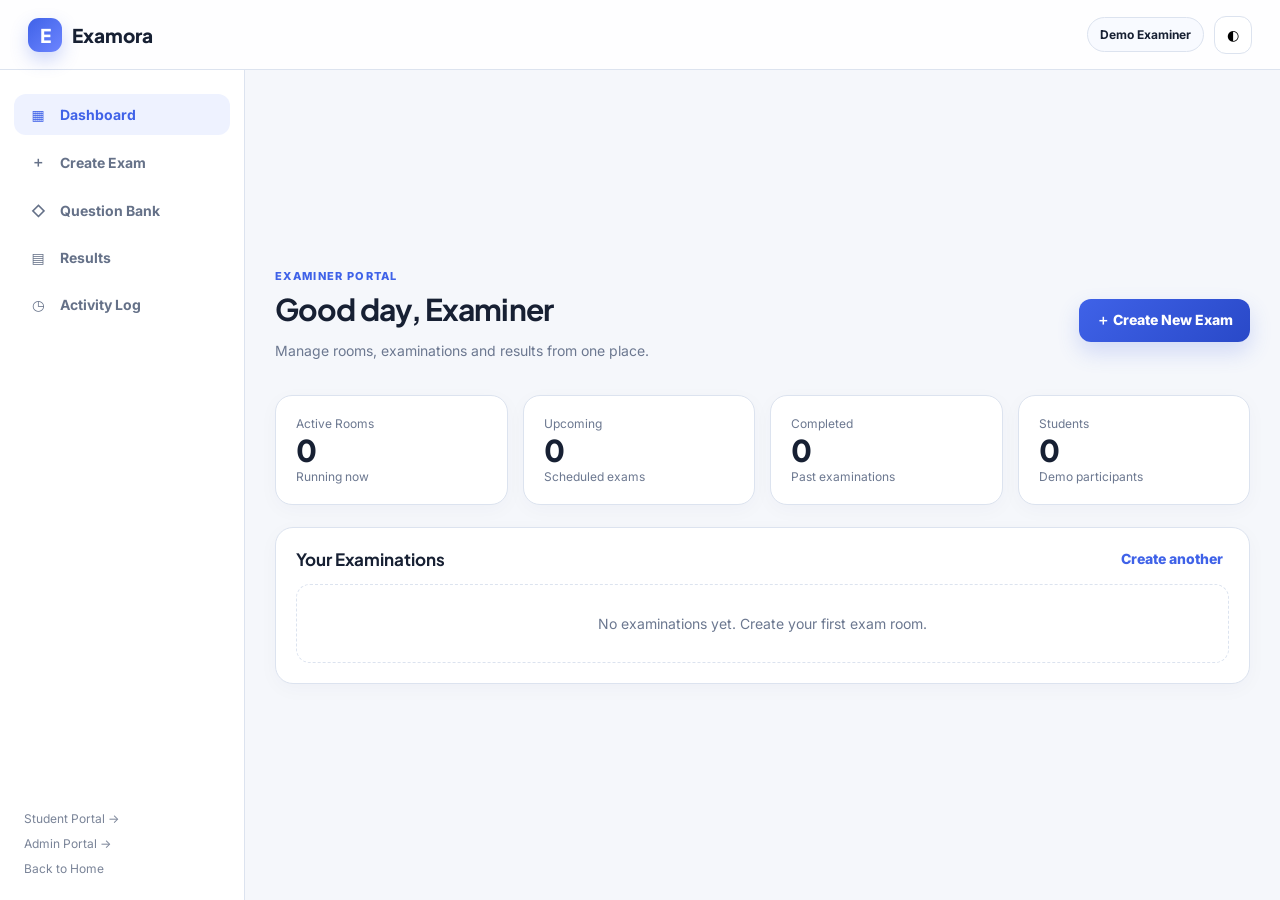
==== examiner.html @ bc2a3bcb "Add files via upload" ====
<!DOCTYPE html>
<html lang="en">
<head>
  <meta charset="UTF-8"><meta name="viewport" content="width=device-width,initial-scale=1">
  <title>Examora — Examiner Portal</title>
  <link rel="stylesheet" href="assets/styles.css">
</head>
<body class="examiner-theme">
<header class="topbar">
  <a class="brand" href="index.html"><span class="brand-mark">E</span><span>Examora</span></a>
  <div class="top-actions"><span id="examinerName" class="user-chip">Examiner</span><button class="icon-btn" onclick="toggleTheme()" title="Toggle theme">◐</button></div>
</header>
<div class="app-shell">
  <aside class="sidebar">
    <nav>
      <button class="nav-item active" data-view="dashboard"><span>▦</span>Dashboard</button>
      <button class="nav-item" data-view="create"><span>＋</span>Create Exam</button>
      <button class="nav-item" data-view="questions"><span>◇</span>Question Bank</button>
      <button class="nav-item" data-view="results"><span>▤</span>Results</button>
      <button class="nav-item" data-view="audit"><span>◷</span>Activity Log</button>
    </nav>
    <div class="sidebar-bottom"><a href="student.html">Student Portal →</a><a href="admin.html">Admin Portal →</a><a href="index.html">Back to Home</a></div>
  </aside>

  <main class="content">
    <section id="view-dashboard" class="view active">
      <div class="page-head"><div><div class="eyebrow">EXAMINER PORTAL</div><h1>Good day, Examiner</h1><p>Manage rooms, examinations and results from one place.</p></div><button class="btn btn-primary" onclick="showView('create')">＋ Create New Exam</button></div>
      <div class="stat-grid">
        <div class="stat-card"><span>Active Rooms</span><strong id="activeCount">0</strong><small>Running now</small></div>
        <div class="stat-card"><span>Upcoming</span><strong id="upcomingCount">0</strong><small>Scheduled exams</small></div>
        <div class="stat-card"><span>Completed</span><strong id="completedCount">0</strong><small>Past examinations</small></div>
        <div class="stat-card"><span>Students</span><strong id="studentCount">0</strong><small>Demo participants</small></div>
      </div>
      <div class="section-card"><div class="section-title"><h2>Your Examinations</h2><button class="text-btn" onclick="showView('create')">Create another</button></div><div id="examList"></div></div>
    </section>

    <section id="view-create" class="view">
      <div class="page-head"><div><div class="eyebrow">EXAM BUILDER</div><h1>Create an examination</h1><p>Build the room and add questions in a few steps.</p></div></div>
      <form id="examForm" class="section-card form-card">
        <div class="form-section"><h2>Basic information</h2><div class="form-grid">
          <label>Exam title<input id="title" required placeholder="Advanced Network Security"></label>
          <label>Subject<input id="subject" required placeholder="Cyber Security"></label>
          <label>Exam date<input id="date" type="date" required></label>
          <label>Start time<input id="startTime" type="time" required></label>
          <label>Duration (minutes)<input id="duration" type="number" min="1" value="60" required></label>
          <label>Passing marks<input id="passing" type="number" min="0" value="40"></label>
          <label>Maximum students<input id="maxStudents" type="number" min="1" placeholder="Optional"></label>
          <label>Department / class<input id="department" placeholder="B.Sc (H) — Cyber Security"></label>
        </div></div>
        <div class="form-section"><h2>Instructions</h2><label><textarea id="instructions" rows="5" placeholder="Read every question carefully..."></textarea></label></div>
        <div class="form-section"><h2>Marking</h2><div class="toggle-line"><label class="switch"><input id="negative" type="checkbox"><span></span></label><div><b>Negative marking</b><small>Enable wrong-answer penalties for this exam.</small></div><input id="negativeMarks" class="compact-input" type="number" min="0" step="0.01" value="0.25" disabled></div></div>
        <div class="form-section"><h2>Question types</h2><div class="type-pills">
          <label><input type="checkbox" value="mcq" checked> MCQ</label><label><input type="checkbox" value="truefalse"> True / False</label><label><input type="checkbox" value="short"> Short Answer</label><label><input type="checkbox" value="long"> Long Answer</label><label><input type="checkbox" value="numerical"> Numerical</label>
        </div></div>
        <div class="form-actions"><button type="button" class="btn btn-secondary" onclick="showView('dashboard')">Cancel</button><button class="btn btn-primary">Create Exam & Room</button></div>
      </form>
    </section>

    <section id="view-questions" class="view">
      <div class="page-head"><div><div class="eyebrow">QUESTION BANK</div><h1>Questions</h1><p>Reusable questions are stored locally in this free prototype.</p></div><button class="btn btn-primary" onclick="openQuestionModal()">＋ Add Question</button></div>
      <div class="section-card"><div id="questionBank"></div></div>
    </section>

    <section id="view-results" class="view">
      <div class="page-head"><div><div class="eyebrow">RESULTS</div><h1>Marksheets</h1><p>Review submitted attempts and publish results.</p></div></div>
      <div class="section-card"><div id="resultsTable"></div></div>
    </section>

    <section id="view-audit" class="view">
      <div class="page-head"><div><div class="eyebrow">TRANSPARENCY</div><h1>Activity log</h1><p>Important examination events are recorded in this prototype.</p></div></div>
      <div class="section-card"><div id="auditList"></div></div>
    </section>
  </main>
</div>

<div id="questionModal" class="modal hidden"></div>

<script src="assets/app.js"></script>
<script>initExaminer();</script>
</body>
</html>
---- assets/styles.css ----
@import url('https://fonts.googleapis.com/css2?family=Inter:wght@400;500;600;700;800&family=Plus+Jakarta+Sans:wght@600;700;800&display=swap');
:root{--bg:#f5f7fb;--surface:#fff;--surface2:#f8faff;--text:#172033;--muted:#6c7890;--line:#dce3ef;--primary:#3f62e8;--primary2:#2949c8;--student:#0d9b83;--student2:#087764;--danger:#e14d5a;--warning:#d99016;--shadow:0 18px 50px rgba(25,40,80,.08);--radius:18px}*{box-sizing:border-box}body{margin:0;background:var(--bg);color:var(--text);font:14px Inter,system-ui,sans-serif}button,input,textarea,select{font:inherit}a{text-decoration:none;color:inherit}.topbar,.landing-nav,.exam-header{height:70px;background:rgba(255,255,255,.94);border-bottom:1px solid var(--line);display:flex;align-items:center;justify-content:space-between;padding:0 28px;position:sticky;top:0;z-index:20}.brand{display:flex;align-items:center;gap:10px;font:800 19px 'Plus Jakarta Sans'}.brand-mark{width:34px;height:34px;border-radius:11px;background:linear-gradient(135deg,var(--primary),#6d85ff);display:grid;place-items:center;color:#fff;font-weight:800;box-shadow:0 8px 18px rgba(63,98,232,.25)}.student-theme .brand-mark{background:linear-gradient(135deg,var(--student),#2bc4a8)}.top-actions{display:flex;align-items:center;gap:10px}.user-chip,.secure-pill{padding:9px 12px;border:1px solid var(--line);background:var(--surface2);border-radius:999px;font-size:12px;font-weight:700}.icon-btn{border:1px solid var(--line);background:#fff;width:38px;height:38px;border-radius:12px;cursor:pointer}.app-shell{display:grid;grid-template-columns:245px 1fr;min-height:calc(100vh - 70px)}.sidebar{background:#fff;border-right:1px solid var(--line);padding:24px 14px;display:flex;flex-direction:column;justify-content:space-between}.sidebar nav{display:grid;gap:6px}.nav-item{border:0;background:transparent;text-align:left;padding:12px 14px;border-radius:12px;color:#657188;cursor:pointer;font-weight:700;display:flex;gap:12px;align-items:center}.nav-item span{width:20px;text-align:center}.nav-item.active{background:#eef2ff;color:var(--primary)}.student-theme .nav-item.active{background:#e7f8f4;color:var(--student)}.sidebar-bottom{display:grid;gap:10px;padding:10px 10px 0;color:#7a8498;font-size:12px}.sidebar-bottom a:hover{color:var(--primary)}.content{padding:30px;max-width:1500px;width:100%;margin:auto}.page-head{display:flex;align-items:center;justify-content:space-between;gap:20px;margin-bottom:22px}.eyebrow{font-size:11px;font-weight:800;letter-spacing:.12em;color:var(--primary);margin-bottom:7px}.student-theme .eyebrow{color:var(--student)}h1,h2{font-family:'Plus Jakarta Sans',Inter,sans-serif;margin:0}h1{font-size:30px;letter-spacing:-.03em}h2{font-size:17px}.page-head p,.form-section small,.exam-meta,.muted{color:var(--muted)}.btn{border:0;border-radius:12px;padding:12px 17px;font-weight:800;cursor:pointer;display:inline-flex;align-items:center;justify-content:center;gap:8px}.btn-primary{background:linear-gradient(135deg,var(--primary),var(--primary2));color:#fff;box-shadow:0 10px 22px rgba(63,98,232,.2)}.btn-student{background:linear-gradient(135deg,var(--student),var(--student2));color:#fff;box-shadow:0 10px 22px rgba(13,155,131,.18)}.btn-secondary{background:#fff;color:#33415b;border:1px solid var(--line)}.btn-ghost{background:transparent;color:#52617a}.btn-danger{background:#fff0f1;color:var(--danger);border:1px solid #ffd4d8}.full{width:100%}.text-btn{border:0;background:transparent;color:var(--primary);font-weight:800;cursor:pointer}.btn-review{border:1px solid transparent;border-radius:10px;padding:10px 12px;transition:.18s}.btn-review:hover{background:#eef2ff;color:var(--primary)}.btn-review.active{background:#eef2ff;color:var(--primary);border-color:#cdd8ff}.student-theme .text-btn{color:var(--student)}.stat-grid{display:grid;grid-template-columns:repeat(4,1fr);gap:15px;margin-bottom:22px}.stat-card{background:#fff;border:1px solid var(--line);border-radius:17px;padding:20px;box-shadow:0 5px 20px rgba(25,40,80,.03)}.stat-card span,.stat-card small{display:block;color:var(--muted);font-size:12px}.stat-card strong{font:800 30px 'Plus Jakarta Sans';margin:8px 0}.section-card{background:#fff;border:1px solid var(--line);border-radius:18px;padding:20px;box-shadow:0 5px 20px rgba(25,40,80,.03);margin-bottom:18px}.section-title{display:flex;justify-content:space-between;align-items:center;margin-bottom:14px}.exam-row,.result-row,.audit-row{display:grid;grid-template-columns:minmax(260px,1.8fr) 110px minmax(150px,1fr) 110px minmax(170px,1fr);align-items:center;gap:18px;padding:18px 0;border-bottom:1px solid #edf0f5}.exam-row>*,.result-row>*,.audit-row>*{min-width:0}.exam-row .room-secret{display:flex;align-items:center;gap:8px;min-width:150px;white-space:nowrap}.exam-row .secret-value{display:inline-block;font-family:monospace;background:#f6f8fc;padding:6px 9px;border-radius:7px;white-space:nowrap;overflow:hidden;text-overflow:ellipsis}.exam-row .room-actions{display:flex;align-items:center;justify-content:flex-start;gap:16px;white-space:nowrap}.exam-row .room-actions .text-btn{white-space:nowrap}.exam-row:last-child,.result-row:last-child,.audit-row:last-child{border-bottom:0}.badge{display:inline-flex;width:max-content;padding:6px 9px;border-radius:999px;font-size:10px;font-weight:800;text-transform:uppercase}.badge.active{background:#e6f8ef;color:#16824e}.badge.upcoming{background:#eef2ff;color:#3f62e8}.badge.completed{background:#f0f2f6;color:#667085}.badge.review{background:#fff5df;color:#a96b00}.badge.published{background:#e7f8f4;color:#087764}.form-card{padding:0}.form-section{padding:22px;border-bottom:1px solid var(--line)}.form-section:last-child{border-bottom:0}.form-section h2{margin-bottom:16px}.form-grid{display:grid;grid-template-columns:repeat(2,minmax(0,1fr));gap:16px}.form-grid label,.modal-box>form>label{display:grid;gap:7px;color:#506079;font-size:12px;font-weight:800}input,textarea,select{width:100%;border:1px solid #d6deeb;border-radius:12px;background:#fff;color:var(--text);padding:12px 13px;outline:none}input:focus,textarea:focus,select:focus{border-color:#7690f4;box-shadow:0 0 0 3px rgba(63,98,232,.1)}textarea{resize:vertical}.form-actions{padding:20px;display:flex;justify-content:flex-end;gap:10px}.toggle-line{display:flex;align-items:center;gap:12px}.switch{position:relative;width:42px;height:24px}.switch input{display:none}.switch span{position:absolute;inset:0;background:#d8deea;border-radius:30px;cursor:pointer}.switch span:after{content:'';position:absolute;width:18px;height:18px;background:#fff;border-radius:50%;left:3px;top:3px;transition:.2s}.switch input:checked+span{background:var(--primary)}.switch input:checked+span:after{left:21px}.compact-input{max-width:100px;margin-left:auto}.type-pills{display:flex;gap:8px;flex-wrap:wrap}.type-pills label{padding:9px 12px;background:#f5f7fb;border:1px solid var(--line);border-radius:999px;font-size:12px;font-weight:700}.type-pills input{width:auto}.modal{position:fixed;inset:0;background:rgba(18,29,52,.48);display:grid;place-items:center;padding:20px;z-index:100}.modal.hidden{display:none}.modal-box{background:#fff;border-radius:20px;width:min(650px,100%);max-height:90vh;overflow:auto;padding:24px;position:relative;box-shadow:var(--shadow)}.modal-box h2{font-size:24px;margin-bottom:20px}.modal-close{position:absolute;right:15px;top:15px;border:0;background:#f0f2f5;border-radius:10px;width:34px;height:34px;cursor:pointer;font-size:22px}.modal-box form{display:grid;gap:15px}.question-list{display:grid;gap:10px}.question-item{border:1px solid var(--line);border-radius:15px;padding:15px;display:grid;grid-template-columns:1fr auto;gap:12px}.question-item .q-title{font-weight:800}.question-item .q-meta{font-size:11px;color:var(--muted);margin-top:6px}.room-secret{display:flex;align-items:center;gap:8px}.secret-value{font-family:monospace;background:#f6f8fc;padding:6px 8px;border-radius:7px}.room-actions{display:flex;gap:8px;align-items:center}.notice{padding:12px 14px;border-radius:12px;background:#f3f6ff;border:1px solid #dce5ff;color:#42527a;margin:15px 0}.student-banner{display:flex;align-items:center;justify-content:space-between;background:linear-gradient(120deg,#e8fbf6,#f6fffd);border:1px solid #c9eee6;padding:18px;border-radius:18px;margin-bottom:20px}.student-banner>div{display:flex;gap:12px;align-items:center}.banner-icon{width:40px;height:40px;border-radius:12px;background:#d5f6ee;color:var(--student);display:grid;place-items:center;font-weight:800}.center-wrap{min-height:60vh;display:grid;place-items:center}.join-card{width:min(480px,100%);background:#fff;border:1px solid var(--line);padding:28px;border-radius:22px;box-shadow:var(--shadow)}.join-icon{width:48px;height:48px;border-radius:15px;background:#e7f8f4;color:var(--student);display:grid;place-items:center;font-size:24px;margin-bottom:20px}.join-card form{display:grid;gap:15px;margin-top:20px}.profile-card{display:flex;gap:18px;align-items:center}.avatar{width:64px;height:64px;border-radius:18px;background:#e7f8f4;color:var(--student);display:grid;place-items:center;font-size:24px;font-weight:800}.exam-screen{background:#f7f9fc}.exam-header{position:sticky}.save-state{margin-left:15px;color:#16824e;font-size:11px}.timer-box{background:#172033;color:#fff;border-radius:12px;padding:7px 14px;display:grid;text-align:center}.timer-box small{font-size:8px;opacity:.7}.timer-box strong{font-size:18px}.exam-layout{display:grid;grid-template-columns:260px 1fr;min-height:calc(100vh - 140px)}.question-nav{background:#fff;border-right:1px solid var(--line);padding:22px}.nav-head{display:flex;justify-content:space-between;margin-bottom:15px}.question-grid{display:grid;grid-template-columns:repeat(5,1fr);gap:7px}.question-grid button{border:1px solid var(--line);background:#fff;border-radius:8px;padding:8px;cursor:pointer}.question-grid button.answered{background:#e7f8f4;border-color:#bce8dd;color:var(--student)}.question-grid button.review{background:#fff3da;border-color:#f1d49b;color:#9a6507}.legend{display:grid;gap:8px;margin-top:18px;font-size:10px;color:var(--muted)}.legend span{display:flex;align-items:center;gap:7px}.dot{width:8px;height:8px;border-radius:50%;background:#d7deea}.dot.answered{background:var(--student)}.dot.review{background:#e1a42b}.question-area{padding:42px;max-width:900px;width:100%;margin:auto}.question-top{display:flex;justify-content:space-between;color:var(--muted);font-size:12px;font-weight:800}.question-area h1{font-size:24px;margin:18px 0 25px;line-height:1.45}.answer-options{display:grid;gap:12px}.answer-option{border:1px solid var(--line);padding:15px;border-radius:13px;cursor:pointer;display:flex;gap:12px;align-items:center}.answer-option.selected{border-color:#72cfc0;background:#effbf8}.answer-option input{width:auto}.question-actions{display:flex;justify-content:space-between;margin-top:30px;gap:10px}.submit-bar{height:70px;background:#fff;border-top:1px solid var(--line);display:flex;align-items:center;justify-content:space-between;padding:0 28px;position:sticky;bottom:0}.result-page{min-height:calc(100vh - 70px);display:grid;place-items:center;padding:30px}.result-card{background:#fff;border:1px solid var(--line);border-radius:22px;padding:34px;width:min(520px,100%);text-align:center;box-shadow:var(--shadow)}.result-check{width:56px;height:56px;border-radius:50%;background:#e7f8f4;color:var(--student);display:grid;place-items:center;font-size:26px;margin:0 auto 18px}.score-ring{width:150px;height:150px;border-radius:50%;border:12px solid #e7f8f4;margin:22px auto;display:grid;place-items:center}.score-ring strong{font-size:32px}.result-stats{display:grid;grid-template-columns:repeat(3,1fr);gap:10px;margin:18px 0 24px}.result-stats div{background:#f7f9fc;padding:12px;border-radius:12px}.result-stats b,.result-stats span{display:block}.result-stats span{font-size:10px;color:var(--muted);margin-top:5px}.grading-shell{display:grid;grid-template-columns:300px 1fr;gap:18px}.student-attempts{background:#fff;border:1px solid var(--line);border-radius:18px;padding:12px;height:max-content}.attempt-card{padding:14px;border-radius:13px;border:1px solid transparent;cursor:pointer}.attempt-card:hover,.attempt-card.selected{background:#f4f6ff;border-color:#d8e0ff}.attempt-card b{display:block}.attempt-card span{font-size:11px;color:var(--muted)}.grading-card{background:#fff;border:1px solid var(--line);border-radius:18px;padding:22px}.grading-head{display:flex;justify-content:space-between;align-items:center;gap:15px;padding-bottom:16px;border-bottom:1px solid var(--line)}.answer-review{border:1px solid var(--line);border-radius:15px;padding:16px;margin-top:13px}.answer-review.manual{border-left:4px solid #d99016}.answer-review.auto{border-left:4px solid var(--student)}.answer-review .review-label{font-size:10px;text-transform:uppercase;font-weight:800;color:var(--muted)}.student-answer{background:#f7f9fc;border-radius:10px;padding:12px;margin:10px 0;white-space:pre-wrap}.grading-fields{display:grid;grid-template-columns:140px 1fr;gap:10px;align-items:end}.grading-fields label{font-size:11px;font-weight:800;color:#56647b}.empty{padding:30px;text-align:center;color:var(--muted);border:1px dashed var(--line);border-radius:14px}.landing{background:linear-gradient(135deg,#f6f8ff,#eef2ff)}.landing-nav{position:relative}.hero{max-width:1180px;margin:0 auto;padding:80px 28px;display:grid;grid-template-columns:1.05fr .95fr;gap:50px;align-items:center}.hero h1{font-size:58px;line-height:1.05;margin:12px 0}.hero h1 span{color:var(--primary)}.hero-copy>p{font-size:17px;color:var(--muted);line-height:1.7;max-width:620px}.hero-actions{display:flex;gap:12px;margin:28px 0}.feature-row{display:flex;flex-wrap:wrap;gap:15px;color:#657188;font-size:12px;font-weight:700}.portal-preview{display:flex;justify-content:center}.preview-window{width:100%;height:360px;border-radius:24px;background:#fff;box-shadow:0 30px 80px rgba(39,59,120,.16);overflow:hidden;border:1px solid #dfe5f2}.preview-top{height:32px;background:#f5f7fb;display:flex;gap:6px;padding:10px}.preview-top span{width:7px;height:7px;border-radius:50%;background:#c9d0de}.preview-content{display:grid;grid-template-columns:90px 1fr;height:328px}.preview-sidebar{background:#172033}.preview-main{padding:24px}.skeleton{height:42px;background:#edf1f8;border-radius:10px;margin:14px 0}.skeleton.wide{width:55%;height:28px}.preview-grid{display:grid;grid-template-columns:repeat(3,1fr);gap:10px}.preview-grid div{height:85px;background:#eef2ff;border-radius:14px}.landing-features{max-width:1180px;margin:0 auto 60px;padding:0 28px;display:grid;grid-template-columns:repeat(3,1fr);gap:15px}.landing-features article{background:#fff;border:1px solid var(--line);border-radius:18px;padding:22px}.landing-features p{color:var(--muted);font-size:12px;line-height:1.6}.security-note{font-size:11px;color:var(--muted);margin-top:8px}.field-title{display:block;font-size:12px;font-weight:800;color:#506079;margin-bottom:7px}.grading-summary{display:flex;flex-wrap:wrap;gap:10px 18px;color:var(--muted);font-size:11px;padding:4px 0}.grading-summary span{display:inline-flex;gap:4px}.grading-summary b{color:var(--text)}body.dark .field-title{color:#b8c5da}body.dark .grading-summary b{color:var(--text)}@media(max-width:1000px){.stat-grid{grid-template-columns:repeat(2,1fr)}.app-shell{grid-template-columns:1fr}.sidebar{display:none}.hero{grid-template-columns:1fr}.grading-shell{grid-template-columns:1fr}}@media(max-width:700px){.content{padding:18px}.topbar{padding:0 16px}.page-head{align-items:flex-start;flex-direction:column}.form-grid,.stat-grid,.landing-features{grid-template-columns:1fr}.exam-row,.result-row,.audit-row{grid-template-columns:1fr;gap:10px}.exam-row .room-secret{justify-content:flex-start}.exam-row .room-actions{justify-content:flex-start}.hero{padding:45px 20px}.hero h1{font-size:42px}.hero-actions{flex-direction:column}.exam-layout{grid-template-columns:1fr}.question-nav{border-right:0;border-bottom:1px solid var(--line)}.question-area{padding:25px 18px}.question-actions{flex-direction:column}.question-actions>div{display:flex;flex-direction:column;gap:8px}.grading-fields{grid-template-columns:1fr}.room-actions{flex-wrap:wrap}}
.view{display:none}.view.active{display:block}
body.dark{--bg:#0b1120;--surface:#151e31;--surface2:#1b263b;--text:#edf3ff;--muted:#aab6ca;--line:#2b3952;--shadow:0 20px 60px rgba(0,0,0,.28)}
body.dark{color:var(--text);background:var(--bg)}
body.dark .topbar,body.dark .landing-nav,body.dark .sidebar,body.dark .section-card,body.dark .stat-card,body.dark .modal-box,body.dark .grading-card,body.dark .student-attempts,body.dark .submit-bar,body.dark .exam-header,body.dark .result-card,body.dark .join-card,body.dark .admin-card{background:var(--surface);color:var(--text);border-color:var(--line)}
body.dark .sidebar{border-right-color:var(--line)}
body.dark .brand,body.dark h1,body.dark h2,body.dark h3,body.dark b,body.dark strong{color:var(--text)}
body.dark .nav-item{color:#a9b5ca}
body.dark .nav-item.active{background:#253458;color:#8ea7ff}
body.dark .student-theme .nav-item.active{background:#143f39;color:#47d0b8}
body.dark .sidebar-bottom{color:#8d9ab0}
body.dark .sidebar-bottom a:hover,body.dark .text-btn{color:#8ea7ff}
body.dark .student-theme .text-btn{color:#42cdb6}
body.dark .page-head p,body.dark .form-section small,body.dark .exam-meta,body.dark .muted,body.dark .q-meta,body.dark .security-note{color:var(--muted)}
body.dark .user-chip,body.dark .secure-pill,body.dark .icon-btn{background:#111a2a;color:var(--text);border-color:var(--line)}
body.dark input,body.dark textarea,body.dark select,body.dark .btn-secondary,body.dark .answer-option,body.dark .question-grid button{background:#0f1829;color:var(--text);border-color:#34445f}
body.dark input::placeholder,body.dark textarea::placeholder{color:#718099}
body.dark input:focus,body.dark textarea:focus,body.dark select:focus{border-color:#6f8df5;box-shadow:0 0 0 3px rgba(111,141,245,.16)}
body.dark .type-pills label{background:#111a2a;color:#dce5f5;border-color:var(--line)}
body.dark .switch span{background:#3a465c}
body.dark .modal-close{background:#243047;color:#edf3ff}
body.dark .modal{background:rgba(2,6,18,.72)}
body.dark .notice{background:#172744;color:#c8d5ee;border-color:#2e456d}
body.dark .secret-value{background:#0f1829;color:#edf3ff;border:1px solid var(--line)}
body.dark .empty{background:#10192a;color:var(--muted);border-color:#34445f}
body.dark .student-banner{background:linear-gradient(120deg,#102c2b,#122f2d);border-color:#22564f;color:#e8fffa}
body.dark .student-banner p{color:#b9d6d1}
body.dark .banner-icon,body.dark .join-icon,body.dark .avatar,body.dark .result-check{background:#153f39;color:#45d0b8}
body.dark .exam-screen{background:#0d1423}
body.dark .question-nav{background:var(--surface);border-color:var(--line)}
body.dark .question-grid button.answered{background:#123b37;border-color:#216c61;color:#4bd1bb}
body.dark .question-grid button.review{background:#172d52;border-color:#315b9c;color:#8eb3ff}
body.dark .dot.review{background:#5d93ed}
body.dark .answer-option.selected{border-color:#2b9f90;background:#123d38}
body.dark .student-answer{background:#101a2b;color:#e5edfb}
body.dark .grading-head{border-color:var(--line)}
body.dark .attempt-card:hover,body.dark .attempt-card.selected{background:#1b2945;border-color:#344f83}
body.dark .result-stats div{background:#101a2b;color:var(--text)}
body.dark .score-ring{border-color:#16443f}
body.dark .admin-banner{background:linear-gradient(120deg,#21183a,#18162c);border-color:#4a3470}
body.dark .admin-banner b{color:#c8adff}.admin-banner p{color:#756a88}
body.dark .admin-banner p{color:#aaa0bd}
body.dark .landing{background:linear-gradient(135deg,#0b1120,#111b32)}
body.dark .preview-window{background:var(--surface);border-color:var(--line)}
body.dark .preview-top{background:#10192a}
body.dark .preview-main .skeleton{background:#202d43}
body.dark .preview-grid div{background:#1b2945}
body.dark .landing-features article{background:var(--surface);border-color:var(--line)}
body.dark .feature-row{color:#aab6ca}
body.dark .student-banner .btn-student{color:#fff}
body.dark .btn-ghost{color:#9bb0d4}
body.dark .btn-review.active{background:#1a3158;color:#8eb3ff;border-color:#315b9c}
body.dark .badge.upcoming{background:#1c2b4c;color:#91abff}
body.dark .badge.completed{background:#273044;color:#a9b3c4}
body.dark .badge.review{background:#3b301a;color:#f2c56c}
body.dark .badge.published{background:#123d38;color:#58d3be}
body.dark .badge.active{background:#123d2c;color:#55d69a}
body.dark .btn-danger{background:#3a1d25;color:#ff9da8;border-color:#67303b}
body.dark .form-section{border-color:var(--line)}
body.dark .exam-row,body.dark .result-row,body.dark .audit-row{border-color:#26334a}
body.dark .question-item,body.dark .answer-review{border-color:var(--line)}
body.dark .answer-review.manual{border-left-color:#d8a13c}
body.dark .answer-review.auto{border-left-color:#42cdb6}
body.dark .review-label{color:#95a3b9}
@media(max-width:700px){body.dark .question-actions .btn-ghost{color:#8eb3ff}}
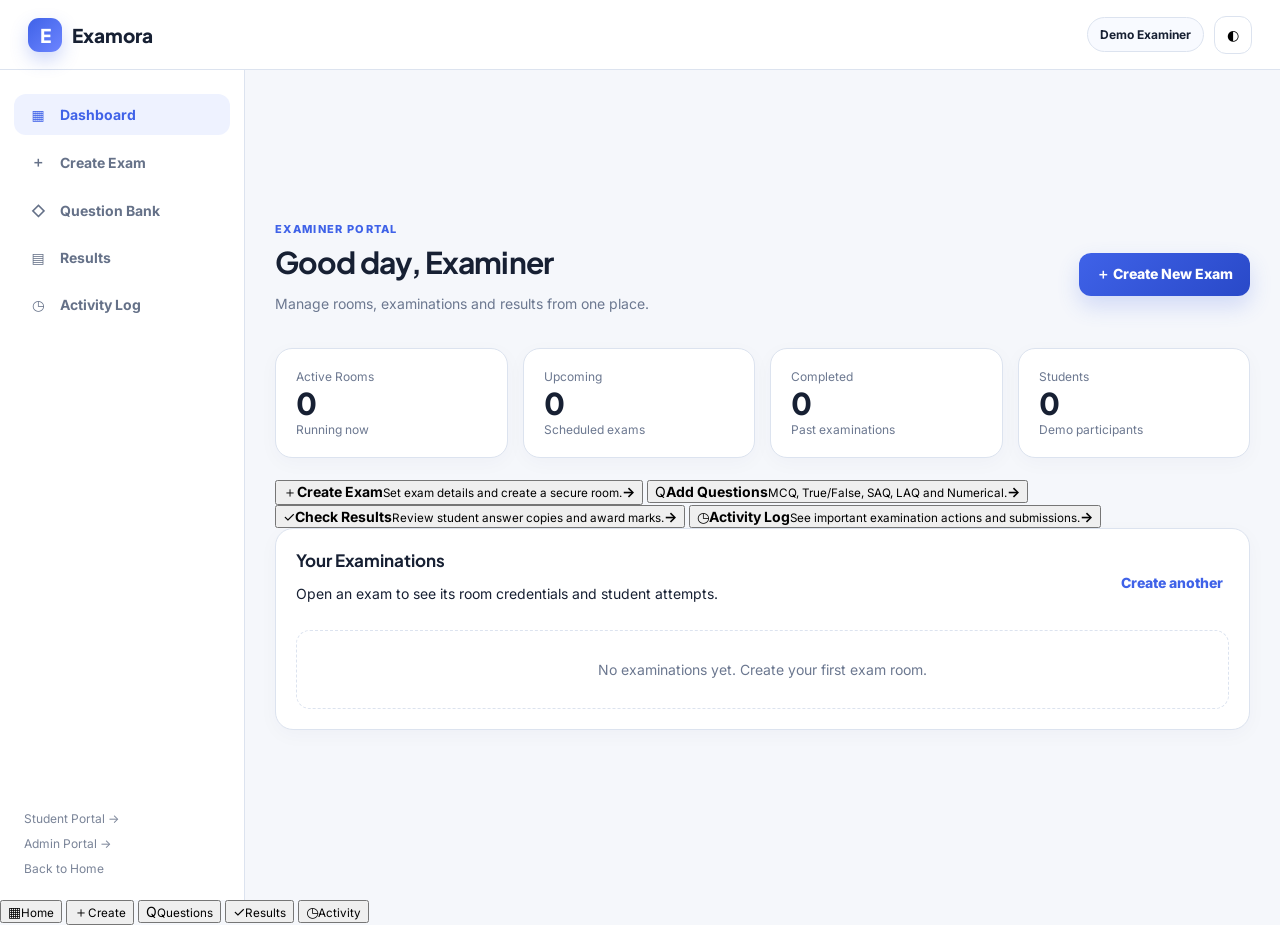
==== commit de5f1483: "Update examiner.html" ====
--- a/examiner.html
+++ b/examiner.html
@@ -31,7 +31,13 @@
         <div class="stat-card"><span>Completed</span><strong id="completedCount">0</strong><small>Past examinations</small></div>
         <div class="stat-card"><span>Students</span><strong id="studentCount">0</strong><small>Demo participants</small></div>
       </div>
-      <div class="section-card"><div class="section-title"><h2>Your Examinations</h2><button class="text-btn" onclick="showView('create')">Create another</button></div><div id="examList"></div></div>
+      <div class="quick-actions">
+        <button class="quick-action" onclick="showView('create')"><span class="quick-icon">＋</span><span><b>Create Exam</b><small>Set exam details and create a secure room.</small></span><strong>→</strong></button>
+        <button class="quick-action" onclick="showView('questions')"><span class="quick-icon">Q</span><span><b>Add Questions</b><small>MCQ, True/False, SAQ, LAQ and Numerical.</small></span><strong>→</strong></button>
+        <button class="quick-action" onclick="showView('results')"><span class="quick-icon">✓</span><span><b>Check Results</b><small>Review student answer copies and award marks.</small></span><strong>→</strong></button>
+        <button class="quick-action" onclick="showView('audit')"><span class="quick-icon">◷</span><span><b>Activity Log</b><small>See important examination actions and submissions.</small></span><strong>→</strong></button>
+      </div>
+      <div class="section-card"><div class="section-title"><div><h2>Your Examinations</h2><p class="section-subtitle">Open an exam to see its room credentials and student attempts.</p></div><button class="text-btn" onclick="showView('create')">Create another</button></div><div id="examList"></div></div>
     </section>
 
     <section id="view-create" class="view">
@@ -77,5 +83,13 @@
 
 <script src="assets/app.js"></script>
 <script>initExaminer();</script>
+
+<nav class="mobile-examiner-nav" aria-label="Examiner navigation">
+  <button data-view="dashboard" onclick="showView('dashboard')"><span>▦</span><small>Home</small></button>
+  <button data-view="create" onclick="showView('create')"><span>＋</span><small>Create</small></button>
+  <button data-view="questions" onclick="showView('questions')"><span>Q</span><small>Questions</small></button>
+  <button data-view="results" onclick="showView('results')"><span>✓</span><small>Results</small></button>
+  <button data-view="audit" onclick="showView('audit')"><span>◷</span><small>Activity</small></button>
+</nav>
 </body>
-</html>+</html>
--- a/assets/styles.css
+++ b/assets/styles.css
@@ -1,5 +1,5 @@
 @import url('https://fonts.googleapis.com/css2?family=Inter:wght@400;500;600;700;800&family=Plus+Jakarta+Sans:wght@600;700;800&display=swap');
-:root{--bg:#f5f7fb;--surface:#fff;--surface2:#f8faff;--text:#172033;--muted:#6c7890;--line:#dce3ef;--primary:#3f62e8;--primary2:#2949c8;--student:#0d9b83;--student2:#087764;--danger:#e14d5a;--warning:#d99016;--shadow:0 18px 50px rgba(25,40,80,.08);--radius:18px}*{box-sizing:border-box}body{margin:0;background:var(--bg);color:var(--text);font:14px Inter,system-ui,sans-serif}button,input,textarea,select{font:inherit}a{text-decoration:none;color:inherit}.topbar,.landing-nav,.exam-header{height:70px;background:rgba(255,255,255,.94);border-bottom:1px solid var(--line);display:flex;align-items:center;justify-content:space-between;padding:0 28px;position:sticky;top:0;z-index:20}.brand{display:flex;align-items:center;gap:10px;font:800 19px 'Plus Jakarta Sans'}.brand-mark{width:34px;height:34px;border-radius:11px;background:linear-gradient(135deg,var(--primary),#6d85ff);display:grid;place-items:center;color:#fff;font-weight:800;box-shadow:0 8px 18px rgba(63,98,232,.25)}.student-theme .brand-mark{background:linear-gradient(135deg,var(--student),#2bc4a8)}.top-actions{display:flex;align-items:center;gap:10px}.user-chip,.secure-pill{padding:9px 12px;border:1px solid var(--line);background:var(--surface2);border-radius:999px;font-size:12px;font-weight:700}.icon-btn{border:1px solid var(--line);background:#fff;width:38px;height:38px;border-radius:12px;cursor:pointer}.app-shell{display:grid;grid-template-columns:245px 1fr;min-height:calc(100vh - 70px)}.sidebar{background:#fff;border-right:1px solid var(--line);padding:24px 14px;display:flex;flex-direction:column;justify-content:space-between}.sidebar nav{display:grid;gap:6px}.nav-item{border:0;background:transparent;text-align:left;padding:12px 14px;border-radius:12px;color:#657188;cursor:pointer;font-weight:700;display:flex;gap:12px;align-items:center}.nav-item span{width:20px;text-align:center}.nav-item.active{background:#eef2ff;color:var(--primary)}.student-theme .nav-item.active{background:#e7f8f4;color:var(--student)}.sidebar-bottom{display:grid;gap:10px;padding:10px 10px 0;color:#7a8498;font-size:12px}.sidebar-bottom a:hover{color:var(--primary)}.content{padding:30px;max-width:1500px;width:100%;margin:auto}.page-head{display:flex;align-items:center;justify-content:space-between;gap:20px;margin-bottom:22px}.eyebrow{font-size:11px;font-weight:800;letter-spacing:.12em;color:var(--primary);margin-bottom:7px}.student-theme .eyebrow{color:var(--student)}h1,h2{font-family:'Plus Jakarta Sans',Inter,sans-serif;margin:0}h1{font-size:30px;letter-spacing:-.03em}h2{font-size:17px}.page-head p,.form-section small,.exam-meta,.muted{color:var(--muted)}.btn{border:0;border-radius:12px;padding:12px 17px;font-weight:800;cursor:pointer;display:inline-flex;align-items:center;justify-content:center;gap:8px}.btn-primary{background:linear-gradient(135deg,var(--primary),var(--primary2));color:#fff;box-shadow:0 10px 22px rgba(63,98,232,.2)}.btn-student{background:linear-gradient(135deg,var(--student),var(--student2));color:#fff;box-shadow:0 10px 22px rgba(13,155,131,.18)}.btn-secondary{background:#fff;color:#33415b;border:1px solid var(--line)}.btn-ghost{background:transparent;color:#52617a}.btn-danger{background:#fff0f1;color:var(--danger);border:1px solid #ffd4d8}.full{width:100%}.text-btn{border:0;background:transparent;color:var(--primary);font-weight:800;cursor:pointer}.btn-review{border:1px solid transparent;border-radius:10px;padding:10px 12px;transition:.18s}.btn-review:hover{background:#eef2ff;color:var(--primary)}.btn-review.active{background:#eef2ff;color:var(--primary);border-color:#cdd8ff}.student-theme .text-btn{color:var(--student)}.stat-grid{display:grid;grid-template-columns:repeat(4,1fr);gap:15px;margin-bottom:22px}.stat-card{background:#fff;border:1px solid var(--line);border-radius:17px;padding:20px;box-shadow:0 5px 20px rgba(25,40,80,.03)}.stat-card span,.stat-card small{display:block;color:var(--muted);font-size:12px}.stat-card strong{font:800 30px 'Plus Jakarta Sans';margin:8px 0}.section-card{background:#fff;border:1px solid var(--line);border-radius:18px;padding:20px;box-shadow:0 5px 20px rgba(25,40,80,.03);margin-bottom:18px}.section-title{display:flex;justify-content:space-between;align-items:center;margin-bottom:14px}.exam-row,.result-row,.audit-row{display:grid;grid-template-columns:minmax(260px,1.8fr) 110px minmax(150px,1fr) 110px minmax(170px,1fr);align-items:center;gap:18px;padding:18px 0;border-bottom:1px solid #edf0f5}.exam-row>*,.result-row>*,.audit-row>*{min-width:0}.exam-row .room-secret{display:flex;align-items:center;gap:8px;min-width:150px;white-space:nowrap}.exam-row .secret-value{display:inline-block;font-family:monospace;background:#f6f8fc;padding:6px 9px;border-radius:7px;white-space:nowrap;overflow:hidden;text-overflow:ellipsis}.exam-row .room-actions{display:flex;align-items:center;justify-content:flex-start;gap:16px;white-space:nowrap}.exam-row .room-actions .text-btn{white-space:nowrap}.exam-row:last-child,.result-row:last-child,.audit-row:last-child{border-bottom:0}.badge{display:inline-flex;width:max-content;padding:6px 9px;border-radius:999px;font-size:10px;font-weight:800;text-transform:uppercase}.badge.active{background:#e6f8ef;color:#16824e}.badge.upcoming{background:#eef2ff;color:#3f62e8}.badge.completed{background:#f0f2f6;color:#667085}.badge.review{background:#fff5df;color:#a96b00}.badge.published{background:#e7f8f4;color:#087764}.form-card{padding:0}.form-section{padding:22px;border-bottom:1px solid var(--line)}.form-section:last-child{border-bottom:0}.form-section h2{margin-bottom:16px}.form-grid{display:grid;grid-template-columns:repeat(2,minmax(0,1fr));gap:16px}.form-grid label,.modal-box>form>label{display:grid;gap:7px;color:#506079;font-size:12px;font-weight:800}input,textarea,select{width:100%;border:1px solid #d6deeb;border-radius:12px;background:#fff;color:var(--text);padding:12px 13px;outline:none}input:focus,textarea:focus,select:focus{border-color:#7690f4;box-shadow:0 0 0 3px rgba(63,98,232,.1)}textarea{resize:vertical}.form-actions{padding:20px;display:flex;justify-content:flex-end;gap:10px}.toggle-line{display:flex;align-items:center;gap:12px}.switch{position:relative;width:42px;height:24px}.switch input{display:none}.switch span{position:absolute;inset:0;background:#d8deea;border-radius:30px;cursor:pointer}.switch span:after{content:'';position:absolute;width:18px;height:18px;background:#fff;border-radius:50%;left:3px;top:3px;transition:.2s}.switch input:checked+span{background:var(--primary)}.switch input:checked+span:after{left:21px}.compact-input{max-width:100px;margin-left:auto}.type-pills{display:flex;gap:8px;flex-wrap:wrap}.type-pills label{padding:9px 12px;background:#f5f7fb;border:1px solid var(--line);border-radius:999px;font-size:12px;font-weight:700}.type-pills input{width:auto}.modal{position:fixed;inset:0;background:rgba(18,29,52,.48);display:grid;place-items:center;padding:20px;z-index:100}.modal.hidden{display:none}.modal-box{background:#fff;border-radius:20px;width:min(650px,100%);max-height:90vh;overflow:auto;padding:24px;position:relative;box-shadow:var(--shadow)}.modal-box h2{font-size:24px;margin-bottom:20px}.modal-close{position:absolute;right:15px;top:15px;border:0;background:#f0f2f5;border-radius:10px;width:34px;height:34px;cursor:pointer;font-size:22px}.modal-box form{display:grid;gap:15px}.question-list{display:grid;gap:10px}.question-item{border:1px solid var(--line);border-radius:15px;padding:15px;display:grid;grid-template-columns:1fr auto;gap:12px}.question-item .q-title{font-weight:800}.question-item .q-meta{font-size:11px;color:var(--muted);margin-top:6px}.room-secret{display:flex;align-items:center;gap:8px}.secret-value{font-family:monospace;background:#f6f8fc;padding:6px 8px;border-radius:7px}.room-actions{display:flex;gap:8px;align-items:center}.notice{padding:12px 14px;border-radius:12px;background:#f3f6ff;border:1px solid #dce5ff;color:#42527a;margin:15px 0}.student-banner{display:flex;align-items:center;justify-content:space-between;background:linear-gradient(120deg,#e8fbf6,#f6fffd);border:1px solid #c9eee6;padding:18px;border-radius:18px;margin-bottom:20px}.student-banner>div{display:flex;gap:12px;align-items:center}.banner-icon{width:40px;height:40px;border-radius:12px;background:#d5f6ee;color:var(--student);display:grid;place-items:center;font-weight:800}.center-wrap{min-height:60vh;display:grid;place-items:center}.join-card{width:min(480px,100%);background:#fff;border:1px solid var(--line);padding:28px;border-radius:22px;box-shadow:var(--shadow)}.join-icon{width:48px;height:48px;border-radius:15px;background:#e7f8f4;color:var(--student);display:grid;place-items:center;font-size:24px;margin-bottom:20px}.join-card form{display:grid;gap:15px;margin-top:20px}.profile-card{display:flex;gap:18px;align-items:center}.avatar{width:64px;height:64px;border-radius:18px;background:#e7f8f4;color:var(--student);display:grid;place-items:center;font-size:24px;font-weight:800}.exam-screen{background:#f7f9fc}.exam-header{position:sticky}.save-state{margin-left:15px;color:#16824e;font-size:11px}.timer-box{background:#172033;color:#fff;border-radius:12px;padding:7px 14px;display:grid;text-align:center}.timer-box small{font-size:8px;opacity:.7}.timer-box strong{font-size:18px}.exam-layout{display:grid;grid-template-columns:260px 1fr;min-height:calc(100vh - 140px)}.question-nav{background:#fff;border-right:1px solid var(--line);padding:22px}.nav-head{display:flex;justify-content:space-between;margin-bottom:15px}.question-grid{display:grid;grid-template-columns:repeat(5,1fr);gap:7px}.question-grid button{border:1px solid var(--line);background:#fff;border-radius:8px;padding:8px;cursor:pointer}.question-grid button.answered{background:#e7f8f4;border-color:#bce8dd;color:var(--student)}.question-grid button.review{background:#fff3da;border-color:#f1d49b;color:#9a6507}.legend{display:grid;gap:8px;margin-top:18px;font-size:10px;color:var(--muted)}.legend span{display:flex;align-items:center;gap:7px}.dot{width:8px;height:8px;border-radius:50%;background:#d7deea}.dot.answered{background:var(--student)}.dot.review{background:#e1a42b}.question-area{padding:42px;max-width:900px;width:100%;margin:auto}.question-top{display:flex;justify-content:space-between;color:var(--muted);font-size:12px;font-weight:800}.question-area h1{font-size:24px;margin:18px 0 25px;line-height:1.45}.answer-options{display:grid;gap:12px}.answer-option{border:1px solid var(--line);padding:15px;border-radius:13px;cursor:pointer;display:flex;gap:12px;align-items:center}.answer-option.selected{border-color:#72cfc0;background:#effbf8}.answer-option input{width:auto}.question-actions{display:flex;justify-content:space-between;margin-top:30px;gap:10px}.submit-bar{height:70px;background:#fff;border-top:1px solid var(--line);display:flex;align-items:center;justify-content:space-between;padding:0 28px;position:sticky;bottom:0}.result-page{min-height:calc(100vh - 70px);display:grid;place-items:center;padding:30px}.result-card{background:#fff;border:1px solid var(--line);border-radius:22px;padding:34px;width:min(520px,100%);text-align:center;box-shadow:var(--shadow)}.result-check{width:56px;height:56px;border-radius:50%;background:#e7f8f4;color:var(--student);display:grid;place-items:center;font-size:26px;margin:0 auto 18px}.score-ring{width:150px;height:150px;border-radius:50%;border:12px solid #e7f8f4;margin:22px auto;display:grid;place-items:center}.score-ring strong{font-size:32px}.result-stats{display:grid;grid-template-columns:repeat(3,1fr);gap:10px;margin:18px 0 24px}.result-stats div{background:#f7f9fc;padding:12px;border-radius:12px}.result-stats b,.result-stats span{display:block}.result-stats span{font-size:10px;color:var(--muted);margin-top:5px}.grading-shell{display:grid;grid-template-columns:300px 1fr;gap:18px}.student-attempts{background:#fff;border:1px solid var(--line);border-radius:18px;padding:12px;height:max-content}.attempt-card{padding:14px;border-radius:13px;border:1px solid transparent;cursor:pointer}.attempt-card:hover,.attempt-card.selected{background:#f4f6ff;border-color:#d8e0ff}.attempt-card b{display:block}.attempt-card span{font-size:11px;color:var(--muted)}.grading-card{background:#fff;border:1px solid var(--line);border-radius:18px;padding:22px}.grading-head{display:flex;justify-content:space-between;align-items:center;gap:15px;padding-bottom:16px;border-bottom:1px solid var(--line)}.answer-review{border:1px solid var(--line);border-radius:15px;padding:16px;margin-top:13px}.answer-review.manual{border-left:4px solid #d99016}.answer-review.auto{border-left:4px solid var(--student)}.answer-review .review-label{font-size:10px;text-transform:uppercase;font-weight:800;color:var(--muted)}.student-answer{background:#f7f9fc;border-radius:10px;padding:12px;margin:10px 0;white-space:pre-wrap}.grading-fields{display:grid;grid-template-columns:140px 1fr;gap:10px;align-items:end}.grading-fields label{font-size:11px;font-weight:800;color:#56647b}.empty{padding:30px;text-align:center;color:var(--muted);border:1px dashed var(--line);border-radius:14px}.landing{background:linear-gradient(135deg,#f6f8ff,#eef2ff)}.landing-nav{position:relative}.hero{max-width:1180px;margin:0 auto;padding:80px 28px;display:grid;grid-template-columns:1.05fr .95fr;gap:50px;align-items:center}.hero h1{font-size:58px;line-height:1.05;margin:12px 0}.hero h1 span{color:var(--primary)}.hero-copy>p{font-size:17px;color:var(--muted);line-height:1.7;max-width:620px}.hero-actions{display:flex;gap:12px;margin:28px 0}.feature-row{display:flex;flex-wrap:wrap;gap:15px;color:#657188;font-size:12px;font-weight:700}.portal-preview{display:flex;justify-content:center}.preview-window{width:100%;height:360px;border-radius:24px;background:#fff;box-shadow:0 30px 80px rgba(39,59,120,.16);overflow:hidden;border:1px solid #dfe5f2}.preview-top{height:32px;background:#f5f7fb;display:flex;gap:6px;padding:10px}.preview-top span{width:7px;height:7px;border-radius:50%;background:#c9d0de}.preview-content{display:grid;grid-template-columns:90px 1fr;height:328px}.preview-sidebar{background:#172033}.preview-main{padding:24px}.skeleton{height:42px;background:#edf1f8;border-radius:10px;margin:14px 0}.skeleton.wide{width:55%;height:28px}.preview-grid{display:grid;grid-template-columns:repeat(3,1fr);gap:10px}.preview-grid div{height:85px;background:#eef2ff;border-radius:14px}.landing-features{max-width:1180px;margin:0 auto 60px;padding:0 28px;display:grid;grid-template-columns:repeat(3,1fr);gap:15px}.landing-features article{background:#fff;border:1px solid var(--line);border-radius:18px;padding:22px}.landing-features p{color:var(--muted);font-size:12px;line-height:1.6}.security-note{font-size:11px;color:var(--muted);margin-top:8px}.field-title{display:block;font-size:12px;font-weight:800;color:#506079;margin-bottom:7px}.grading-summary{display:flex;flex-wrap:wrap;gap:10px 18px;color:var(--muted);font-size:11px;padding:4px 0}.grading-summary span{display:inline-flex;gap:4px}.grading-summary b{color:var(--text)}body.dark .field-title{color:#b8c5da}body.dark .grading-summary b{color:var(--text)}@media(max-width:1000px){.stat-grid{grid-template-columns:repeat(2,1fr)}.app-shell{grid-template-columns:1fr}.sidebar{display:none}.hero{grid-template-columns:1fr}.grading-shell{grid-template-columns:1fr}}@media(max-width:700px){.content{padding:18px}.topbar{padding:0 16px}.page-head{align-items:flex-start;flex-direction:column}.form-grid,.stat-grid,.landing-features{grid-template-columns:1fr}.exam-row,.result-row,.audit-row{grid-template-columns:1fr;gap:10px}.exam-row .room-secret{justify-content:flex-start}.exam-row .room-actions{justify-content:flex-start}.hero{padding:45px 20px}.hero h1{font-size:42px}.hero-actions{flex-direction:column}.exam-layout{grid-template-columns:1fr}.question-nav{border-right:0;border-bottom:1px solid var(--line)}.question-area{padding:25px 18px}.question-actions{flex-direction:column}.question-actions>div{display:flex;flex-direction:column;gap:8px}.grading-fields{grid-template-columns:1fr}.room-actions{flex-wrap:wrap}}
+:root{--bg:#f5f7fb;--surface:#fff;--surface2:#f8faff;--text:#172033;--muted:#6c7890;--line:#dce3ef;--primary:#3f62e8;--primary2:#2949c8;--student:#0d9b83;--student2:#087764;--danger:#e14d5a;--warning:#d99016;--shadow:0 18px 50px rgba(25,40,80,.08);--radius:18px}*{box-sizing:border-box}body{margin:0;background:var(--bg);color:var(--text);font:14px Inter,system-ui,sans-serif}button,input,textarea,select{font:inherit}a{text-decoration:none;color:inherit}.topbar,.landing-nav,.exam-header{height:70px;background:rgba(255,255,255,.94);border-bottom:1px solid var(--line);display:flex;align-items:center;justify-content:space-between;padding:0 28px;position:sticky;top:0;z-index:20}.brand{display:flex;align-items:center;gap:10px;font:800 19px 'Plus Jakarta Sans'}.brand-mark{width:34px;height:34px;border-radius:11px;background:linear-gradient(135deg,var(--primary),#6d85ff);display:grid;place-items:center;color:#fff;font-weight:800;box-shadow:0 8px 18px rgba(63,98,232,.25)}.student-theme .brand-mark{background:linear-gradient(135deg,var(--student),#2bc4a8)}.top-actions{display:flex;align-items:center;gap:10px}.user-chip,.secure-pill{padding:9px 12px;border:1px solid var(--line);background:var(--surface2);border-radius:999px;font-size:12px;font-weight:700}.icon-btn{border:1px solid var(--line);background:#fff;width:38px;height:38px;border-radius:12px;cursor:pointer}.app-shell{display:grid;grid-template-columns:245px 1fr;min-height:calc(100vh - 70px)}.sidebar{background:#fff;border-right:1px solid var(--line);padding:24px 14px;display:flex;flex-direction:column;justify-content:space-between}.sidebar nav{display:grid;gap:6px}.nav-item{border:0;background:transparent;text-align:left;padding:12px 14px;border-radius:12px;color:#657188;cursor:pointer;font-weight:700;display:flex;gap:12px;align-items:center}.nav-item span{width:20px;text-align:center}.nav-item.active{background:#eef2ff;color:var(--primary)}.student-theme .nav-item.active{background:#e7f8f4;color:var(--student)}.sidebar-bottom{display:grid;gap:10px;padding:10px 10px 0;color:#7a8498;font-size:12px}.sidebar-bottom a:hover{color:var(--primary)}.content{padding:30px;max-width:1500px;width:100%;margin:auto}.page-head{display:flex;align-items:center;justify-content:space-between;gap:20px;margin-bottom:22px}.eyebrow{font-size:11px;font-weight:800;letter-spacing:.12em;color:var(--primary);margin-bottom:7px}.student-theme .eyebrow{color:var(--student)}h1,h2{font-family:'Plus Jakarta Sans',Inter,sans-serif;margin:0}h1{font-size:30px;letter-spacing:-.03em}h2{font-size:17px}.page-head p,.form-section small,.exam-meta,.muted{color:var(--muted)}.btn{border:0;border-radius:12px;padding:12px 17px;font-weight:800;cursor:pointer;display:inline-flex;align-items:center;justify-content:center;gap:8px}.btn-primary{background:linear-gradient(135deg,var(--primary),var(--primary2));color:#fff;box-shadow:0 10px 22px rgba(63,98,232,.2)}.btn-student{background:linear-gradient(135deg,var(--student),var(--student2));color:#fff;box-shadow:0 10px 22px rgba(13,155,131,.18)}.btn-secondary{background:#fff;color:#33415b;border:1px solid var(--line)}.btn-ghost{background:transparent;color:#52617a}.btn-danger{background:#fff0f1;color:var(--danger);border:1px solid #ffd4d8}.full{width:100%}.text-btn{border:0;background:transparent;color:var(--primary);font-weight:800;cursor:pointer}.btn-review{border:1px solid transparent;border-radius:10px;padding:10px 12px;transition:.18s}.btn-review:hover{background:#eef2ff;color:var(--primary)}.btn-review.active{background:#eef2ff;color:var(--primary);border-color:#cdd8ff}.student-theme .text-btn{color:var(--student)}.stat-grid{display:grid;grid-template-columns:repeat(4,1fr);gap:15px;margin-bottom:22px}.stat-card{background:#fff;border:1px solid var(--line);border-radius:17px;padding:20px;box-shadow:0 5px 20px rgba(25,40,80,.03)}.stat-card span,.stat-card small{display:block;color:var(--muted);font-size:12px}.stat-card strong{font:800 30px 'Plus Jakarta Sans';margin:8px 0}.section-card{background:#fff;border:1px solid var(--line);border-radius:18px;padding:20px;box-shadow:0 5px 20px rgba(25,40,80,.03);margin-bottom:18px}.section-title{display:flex;justify-content:space-between;align-items:center;margin-bottom:14px}.exam-row,.result-row,.audit-row{display:grid;grid-template-columns:minmax(220px,1.5fr) 130px 110px 120px 140px;align-items:center;gap:14px;padding:15px 0;border-bottom:1px solid #edf0f5}.exam-row:last-child,.result-row:last-child,.audit-row:last-child{border-bottom:0}.badge{display:inline-flex;width:max-content;padding:6px 9px;border-radius:999px;font-size:10px;font-weight:800;text-transform:uppercase}.badge.active{background:#e6f8ef;color:#16824e}.badge.upcoming{background:#eef2ff;color:#3f62e8}.badge.completed{background:#f0f2f6;color:#667085}.badge.review{background:#fff5df;color:#a96b00}.badge.published{background:#e7f8f4;color:#087764}.form-card{padding:0}.form-section{padding:22px;border-bottom:1px solid var(--line)}.form-section:last-child{border-bottom:0}.form-section h2{margin-bottom:16px}.form-grid{display:grid;grid-template-columns:repeat(2,minmax(0,1fr));gap:16px}.form-grid label,.modal-box>form>label{display:grid;gap:7px;color:#506079;font-size:12px;font-weight:800}input,textarea,select{width:100%;border:1px solid #d6deeb;border-radius:12px;background:#fff;color:var(--text);padding:12px 13px;outline:none}input:focus,textarea:focus,select:focus{border-color:#7690f4;box-shadow:0 0 0 3px rgba(63,98,232,.1)}textarea{resize:vertical}.form-actions{padding:20px;display:flex;justify-content:flex-end;gap:10px}.toggle-line{display:flex;align-items:center;gap:12px}.switch{position:relative;width:42px;height:24px}.switch input{display:none}.switch span{position:absolute;inset:0;background:#d8deea;border-radius:30px;cursor:pointer}.switch span:after{content:'';position:absolute;width:18px;height:18px;background:#fff;border-radius:50%;left:3px;top:3px;transition:.2s}.switch input:checked+span{background:var(--primary)}.switch input:checked+span:after{left:21px}.compact-input{max-width:100px;margin-left:auto}.type-pills{display:flex;gap:8px;flex-wrap:wrap}.type-pills label{padding:9px 12px;background:#f5f7fb;border:1px solid var(--line);border-radius:999px;font-size:12px;font-weight:700}.type-pills input{width:auto}.modal{position:fixed;inset:0;background:rgba(18,29,52,.48);display:grid;place-items:center;padding:20px;z-index:100}.modal.hidden{display:none}.modal-box{background:#fff;border-radius:20px;width:min(650px,100%);max-height:90vh;overflow:auto;padding:24px;position:relative;box-shadow:var(--shadow)}.modal-box h2{font-size:24px;margin-bottom:20px}.modal-close{position:absolute;right:15px;top:15px;border:0;background:#f0f2f5;border-radius:10px;width:34px;height:34px;cursor:pointer;font-size:22px}.modal-box form{display:grid;gap:15px}.question-list{display:grid;gap:10px}.question-item{border:1px solid var(--line);border-radius:15px;padding:15px;display:grid;grid-template-columns:1fr auto;gap:12px}.question-item .q-title{font-weight:800}.question-item .q-meta{font-size:11px;color:var(--muted);margin-top:6px}.room-secret{display:flex;align-items:center;gap:8px}.secret-value{font-family:monospace;background:#f6f8fc;padding:6px 8px;border-radius:7px}.room-actions{display:flex;gap:8px;align-items:center}.notice{padding:12px 14px;border-radius:12px;background:#f3f6ff;border:1px solid #dce5ff;color:#42527a;margin:15px 0}.student-banner{display:flex;align-items:center;justify-content:space-between;background:linear-gradient(120deg,#e8fbf6,#f6fffd);border:1px solid #c9eee6;padding:18px;border-radius:18px;margin-bottom:20px}.student-banner>div{display:flex;gap:12px;align-items:center}.banner-icon{width:40px;height:40px;border-radius:12px;background:#d5f6ee;color:var(--student);display:grid;place-items:center;font-weight:800}.center-wrap{min-height:60vh;display:grid;place-items:center}.join-card{width:min(480px,100%);background:#fff;border:1px solid var(--line);padding:28px;border-radius:22px;box-shadow:var(--shadow)}.join-icon{width:48px;height:48px;border-radius:15px;background:#e7f8f4;color:var(--student);display:grid;place-items:center;font-size:24px;margin-bottom:20px}.join-card form{display:grid;gap:15px;margin-top:20px}.profile-card{display:flex;gap:18px;align-items:center}.avatar{width:64px;height:64px;border-radius:18px;background:#e7f8f4;color:var(--student);display:grid;place-items:center;font-size:24px;font-weight:800}.exam-screen{background:#f7f9fc}.exam-header{position:sticky}.save-state{margin-left:15px;color:#16824e;font-size:11px}.timer-box{background:#172033;color:#fff;border-radius:12px;padding:7px 14px;display:grid;text-align:center}.timer-box small{font-size:8px;opacity:.7}.timer-box strong{font-size:18px}.exam-layout{display:grid;grid-template-columns:260px 1fr;min-height:calc(100vh - 140px)}.question-nav{background:#fff;border-right:1px solid var(--line);padding:22px}.nav-head{display:flex;justify-content:space-between;margin-bottom:15px}.question-grid{display:grid;grid-template-columns:repeat(5,1fr);gap:7px}.question-grid button{border:1px solid var(--line);background:#fff;border-radius:8px;padding:8px;cursor:pointer}.question-grid button.answered{background:#e7f8f4;border-color:#bce8dd;color:var(--student)}.question-grid button.review{background:#fff3da;border-color:#f1d49b;color:#9a6507}.legend{display:grid;gap:8px;margin-top:18px;font-size:10px;color:var(--muted)}.legend span{display:flex;align-items:center;gap:7px}.dot{width:8px;height:8px;border-radius:50%;background:#d7deea}.dot.answered{background:var(--student)}.dot.review{background:#e1a42b}.question-area{padding:42px;max-width:900px;width:100%;margin:auto}.question-top{display:flex;justify-content:space-between;color:var(--muted);font-size:12px;font-weight:800}.question-area h1{font-size:24px;margin:18px 0 25px;line-height:1.45}.answer-options{display:grid;gap:12px}.answer-option{border:1px solid var(--line);padding:15px;border-radius:13px;cursor:pointer;display:flex;gap:12px;align-items:center}.answer-option.selected{border-color:#72cfc0;background:#effbf8}.answer-option input{width:auto}.question-actions{display:flex;justify-content:space-between;margin-top:30px;gap:10px}.submit-bar{height:70px;background:#fff;border-top:1px solid var(--line);display:flex;align-items:center;justify-content:space-between;padding:0 28px;position:sticky;bottom:0}.result-page{min-height:calc(100vh - 70px);display:grid;place-items:center;padding:30px}.result-card{background:#fff;border:1px solid var(--line);border-radius:22px;padding:34px;width:min(520px,100%);text-align:center;box-shadow:var(--shadow)}.result-check{width:56px;height:56px;border-radius:50%;background:#e7f8f4;color:var(--student);display:grid;place-items:center;font-size:26px;margin:0 auto 18px}.score-ring{width:150px;height:150px;border-radius:50%;border:12px solid #e7f8f4;margin:22px auto;display:grid;place-items:center}.score-ring strong{font-size:32px}.result-stats{display:grid;grid-template-columns:repeat(3,1fr);gap:10px;margin:18px 0 24px}.result-stats div{background:#f7f9fc;padding:12px;border-radius:12px}.result-stats b,.result-stats span{display:block}.result-stats span{font-size:10px;color:var(--muted);margin-top:5px}.grading-shell{display:grid;grid-template-columns:300px 1fr;gap:18px}.student-attempts{background:#fff;border:1px solid var(--line);border-radius:18px;padding:12px;height:max-content}.attempt-card{padding:14px;border-radius:13px;border:1px solid transparent;cursor:pointer}.attempt-card:hover,.attempt-card.selected{background:#f4f6ff;border-color:#d8e0ff}.attempt-card b{display:block}.attempt-card span{font-size:11px;color:var(--muted)}.grading-card{background:#fff;border:1px solid var(--line);border-radius:18px;padding:22px}.grading-head{display:flex;justify-content:space-between;align-items:center;gap:15px;padding-bottom:16px;border-bottom:1px solid var(--line)}.answer-review{border:1px solid var(--line);border-radius:15px;padding:16px;margin-top:13px}.answer-review.manual{border-left:4px solid #d99016}.answer-review.auto{border-left:4px solid var(--student)}.answer-review .review-label{font-size:10px;text-transform:uppercase;font-weight:800;color:var(--muted)}.student-answer{background:#f7f9fc;border-radius:10px;padding:12px;margin:10px 0;white-space:pre-wrap}.grading-fields{display:grid;grid-template-columns:140px 1fr;gap:10px;align-items:end}.grading-fields label{font-size:11px;font-weight:800;color:#56647b}.empty{padding:30px;text-align:center;color:var(--muted);border:1px dashed var(--line);border-radius:14px}.landing{background:linear-gradient(135deg,#f6f8ff,#eef2ff)}.landing-nav{position:relative}.hero{max-width:1180px;margin:0 auto;padding:80px 28px;display:grid;grid-template-columns:1.05fr .95fr;gap:50px;align-items:center}.hero h1{font-size:58px;line-height:1.05;margin:12px 0}.hero h1 span{color:var(--primary)}.hero-copy>p{font-size:17px;color:var(--muted);line-height:1.7;max-width:620px}.hero-actions{display:flex;gap:12px;margin:28px 0}.feature-row{display:flex;flex-wrap:wrap;gap:15px;color:#657188;font-size:12px;font-weight:700}.portal-preview{display:flex;justify-content:center}.preview-window{width:100%;height:360px;border-radius:24px;background:#fff;box-shadow:0 30px 80px rgba(39,59,120,.16);overflow:hidden;border:1px solid #dfe5f2}.preview-top{height:32px;background:#f5f7fb;display:flex;gap:6px;padding:10px}.preview-top span{width:7px;height:7px;border-radius:50%;background:#c9d0de}.preview-content{display:grid;grid-template-columns:90px 1fr;height:328px}.preview-sidebar{background:#172033}.preview-main{padding:24px}.skeleton{height:42px;background:#edf1f8;border-radius:10px;margin:14px 0}.skeleton.wide{width:55%;height:28px}.preview-grid{display:grid;grid-template-columns:repeat(3,1fr);gap:10px}.preview-grid div{height:85px;background:#eef2ff;border-radius:14px}.landing-features{max-width:1180px;margin:0 auto 60px;padding:0 28px;display:grid;grid-template-columns:repeat(3,1fr);gap:15px}.landing-features article{background:#fff;border:1px solid var(--line);border-radius:18px;padding:22px}.landing-features p{color:var(--muted);font-size:12px;line-height:1.6}.security-note{font-size:11px;color:var(--muted);margin-top:8px}.field-title{display:block;font-size:12px;font-weight:800;color:#506079;margin-bottom:7px}.grading-summary{display:flex;flex-wrap:wrap;gap:10px 18px;color:var(--muted);font-size:11px;padding:4px 0}.grading-summary span{display:inline-flex;gap:4px}.grading-summary b{color:var(--text)}body.dark .field-title{color:#b8c5da}body.dark .grading-summary b{color:var(--text)}@media(max-width:1000px){.stat-grid{grid-template-columns:repeat(2,1fr)}.app-shell{grid-template-columns:1fr}.sidebar{display:none}.hero{grid-template-columns:1fr}.grading-shell{grid-template-columns:1fr}}@media(max-width:700px){.content{padding:18px}.topbar{padding:0 16px}.page-head{align-items:flex-start;flex-direction:column}.form-grid,.stat-grid,.landing-features{grid-template-columns:1fr}.exam-row,.result-row{grid-template-columns:1fr}.hero{padding:45px 20px}.hero h1{font-size:42px}.hero-actions{flex-direction:column}.exam-layout{grid-template-columns:1fr}.question-nav{border-right:0;border-bottom:1px solid var(--line)}.question-area{padding:25px 18px}.question-actions{flex-direction:column}.question-actions>div{display:flex;flex-direction:column;gap:8px}.grading-fields{grid-template-columns:1fr}.room-actions{flex-wrap:wrap}}
 .view{display:none}.view.active{display:block}
 body.dark{--bg:#0b1120;--surface:#151e31;--surface2:#1b263b;--text:#edf3ff;--muted:#aab6ca;--line:#2b3952;--shadow:0 20px 60px rgba(0,0,0,.28)}
 body.dark{color:var(--text);background:var(--bg)}
@@ -64,3 +64,24 @@
 body.dark .answer-review.auto{border-left-color:#42cdb6}
 body.dark .review-label{color:#95a3b9}
 @media(max-width:700px){body.dark .question-actions .btn-ghost{color:#8eb3ff}}
+
+
+/* ===== Examora final animated landing preview ===== */
+.final-preview{height:390px;position:relative;background:#fff;overflow:hidden;border-radius:24px}
+.final-preview-top{height:34px;align-items:center;padding:0 12px;gap:6px;position:relative}
+.final-preview-top em{margin-left:7px;font-size:9px;letter-spacing:.08em;font-weight:800;color:#71809a;font-style:normal}
+.preview-stage{height:356px;display:grid;grid-template-columns:76px 1fr;overflow:hidden}
+.preview-side{background:#172033;padding:18px 12px;display:flex;flex-direction:column;align-items:center;gap:13px}
+.preview-side .mini-logo{width:31px;height:31px;border-radius:9px;background:linear-gradient(135deg,#496cf0,#718aff);display:grid;place-items:center;color:#fff;font-weight:800;margin-bottom:6px;box-shadow:0 8px 18px rgba(63,98,232,.25)}
+.side-pill{width:42px;height:8px;border-radius:10px;background:#354563;opacity:.75}.side-pill.active{height:31px;background:#3d5fc9;opacity:1}.side-pill.short{width:28px}.side-bottom{margin-top:auto;width:32px;height:8px;border-radius:10px;background:#2d3b57}
+.feature-stage{position:relative;padding:22px 24px 20px;background:linear-gradient(135deg,#fff,#f6f8ff);overflow:hidden}
+.feature-step{position:absolute;left:24px;right:24px;top:20px;opacity:0;transform:translateY(18px) scale(.985);animation:examoraStep 16s infinite;pointer-events:none}
+.step-create{animation-delay:0s}.step-room{animation-delay:4s}.step-evaluate{animation-delay:8s}.step-results{animation-delay:12s}
+@keyframes examoraStep{0%{opacity:0;transform:translateY(18px) scale(.985)}4%{opacity:1;transform:translateY(0) scale(1)}21%{opacity:1;transform:translateY(0) scale(1)}25%{opacity:0;transform:translateY(-14px) scale(.985)}100%{opacity:0;transform:translateY(-14px) scale(.985)}}
+.step-head{display:flex;align-items:center;gap:10px}.step-number{width:30px;height:30px;border-radius:9px;background:#edf1ff;color:#3f62e8;display:grid;place-items:center;font-size:10px;font-weight:800}.step-head small{display:block;font-size:8px;letter-spacing:.1em;color:#72809a;font-weight:800}.step-head b{display:block;font-size:14px;margin-top:2px}.feature-step>p{font-size:10px;line-height:1.5;color:#68758d;max-width:430px;margin:10px 0 12px}
+.fake-form,.room-box,.eval-box,.result-box{background:#fff;border:1px solid #dfe5f2;border-radius:12px;box-shadow:0 8px 22px rgba(39,59,120,.06)}.fake-form{padding:11px}.fake-form small,.room-box small,.result-box small{display:block;font-size:7px;letter-spacing:.08em;color:#8490a5;font-weight:800}.fake-form b{font-size:10px;display:block;margin-top:4px}.fake-row{display:flex;gap:8px;margin-top:9px}.fake-row span{flex:1;padding:7px 8px;background:#f5f7fb;border-radius:7px;font-size:8px;color:#52617a}.type-row{display:flex;gap:5px;flex-wrap:wrap;margin-top:8px}.type-row i{font-style:normal;font-size:7px;font-weight:800;color:#3f62e8;background:#eef2ff;border-radius:999px;padding:5px 7px}.step-tag,.result-ready{margin-top:9px;font-size:8px;color:#16856f;font-weight:800}.room-box{display:grid;grid-template-columns:1.2fr 1fr 1fr;gap:0;padding:11px}.room-box>div+div{border-left:1px solid #e7ebf3;padding-left:10px}.room-box strong{display:block;font-size:12px;margin-top:4px;letter-spacing:.03em}.timer-line{display:flex;align-items:center;gap:7px;margin-top:10px;font-size:8px}.timer-line span{height:5px;flex:1;background:#e5eaff;border-radius:9px;overflow:hidden;position:relative}.timer-line span:after{content:"";display:block;width:68%;height:100%;background:#3f62e8;border-radius:9px;animation:timerPulse 4s ease-in-out infinite}.timer-line b{color:#3f62e8}.timer-line em{font-style:normal;color:#16856f;font-weight:800}@keyframes timerPulse{0%,100%{width:52%}50%{width:76%}}
+.eval-box{padding:5px 10px}.eval-item{display:flex;align-items:center;gap:9px;padding:8px 0}.eval-item+.eval-item{border-top:1px solid #edf0f5}.eval-check,.eval-review{width:24px;height:24px;border-radius:8px;display:grid;place-items:center;font-size:11px;font-weight:800}.eval-check{background:#e7f8f4;color:#0d9b83}.eval-review{background:#fff5dd;color:#c48214}.eval-item b{font-size:9px;display:block}.eval-item small{font-size:7px;color:#7a879c;display:block;margin-top:2px}.mark-line{margin-top:9px;display:flex;justify-content:space-between;font-size:7px;color:#7a879c}.mark-line b{color:#4b5c77}.result-box{display:grid;grid-template-columns:repeat(3,1fr);padding:12px 0}.result-box>div{text-align:center}.result-box>div+div{border-left:1px solid #e7ebf3}.result-box strong{display:block;font-size:18px;margin-top:3px}.feature-dots{position:absolute;right:24px;top:27px;display:flex;gap:4px;z-index:4}.feature-dots span{width:5px;height:5px;border-radius:50%;background:#d6ddeb;animation:dotPulse 16s infinite}.feature-dots span:nth-child(1){animation-delay:0s}.feature-dots span:nth-child(2){animation-delay:4s}.feature-dots span:nth-child(3){animation-delay:8s}.feature-dots span:nth-child(4){animation-delay:12s}@keyframes dotPulse{0%,25%{background:#d6ddeb;transform:scale(1)}5%,20%{background:#3f62e8;transform:scale(1.35)}25%,100%{background:#d6ddeb}}
+.sample-question{position:absolute;left:24px;right:24px;bottom:18px;background:rgba(255,255,255,.97);border:1px solid #dfe5f2;border-radius:13px;padding:10px 12px;box-shadow:0 12px 28px rgba(39,59,120,.1);animation:questionFloat 4s ease-in-out infinite;z-index:5}.sample-top{display:flex;justify-content:space-between;font-size:7px;font-weight:800;color:#61708a}.sample-top i{display:inline-block;width:5px;height:5px;border-radius:50%;background:#3f62e8;margin-right:4px}.sample-top b{color:#3f62e8}.sample-meta{font-size:6.5px;color:#8a95a8;margin:6px 0}.sample-meta em{float:right;color:#16856f;font-style:normal;font-weight:800}.sample-question>strong{display:block;font-size:9px;line-height:1.35;max-width:90%}.sample-options{display:flex;gap:5px;margin-top:7px}.sample-options span{flex:1;border:1px solid #dfe5f2;border-radius:7px;padding:5px 6px;font-size:7px;color:#607089;background:#fff}.sample-options .chosen{border-color:#8da2f5;background:#eef2ff;color:#3154c6;font-weight:800}@keyframes questionFloat{0%,100%{transform:translateY(0)}50%{transform:translateY(-3px)}}
+body.dark .feature-stage{background:linear-gradient(135deg,#121c2e,#17233a)}body.dark .final-preview-top{background:#10192a}body.dark .feature-step>p{color:#aab6ca}body.dark .fake-form,body.dark .room-box,body.dark .eval-box,body.dark .result-box,body.dark .sample-question{background:#151f32;border-color:#2b3952;box-shadow:none}body.dark .fake-row span{background:#10192a;color:#b9c6da}body.dark .type-row i{background:#1a2c50;color:#8ea7ff}body.dark .room-box>div+div,body.dark .result-box>div+div,body.dark .eval-item+.eval-item{border-color:#2b3952}body.dark .sample-options span{background:#10192a;border-color:#33445f;color:#aab6ca}body.dark .sample-options .chosen{background:#1b3156;border-color:#496fc8;color:#9ab3ff}body.dark .step-number{background:#1b2e54;color:#8ea7ff}body.dark .timer-line span{background:#243453}
+@media(max-width:700px){.final-preview{height:410px}.preview-stage{grid-template-columns:54px 1fr;height:376px}.preview-side{padding:15px 8px}.side-pill{width:30px}.side-pill.active{height:26px}.feature-stage{padding:18px 14px}.feature-step{left:14px;right:14px;top:17px}.sample-question{left:14px;right:14px;bottom:14px}.sample-options{flex-direction:column}.sample-question>strong{max-width:100%}.feature-dots{right:14px;top:22px}.room-box{grid-template-columns:1fr 1fr}.room-box>div:last-child{grid-column:1/-1;border-left:0;border-top:1px solid #e7ebf3;padding-left:0;padding-top:7px;margin-top:7px}}
+@media(prefers-reduced-motion:reduce){.feature-step,.feature-dots span,.sample-question,.timer-line span:after{animation:none}.feature-step.step-create{opacity:1;transform:none}}
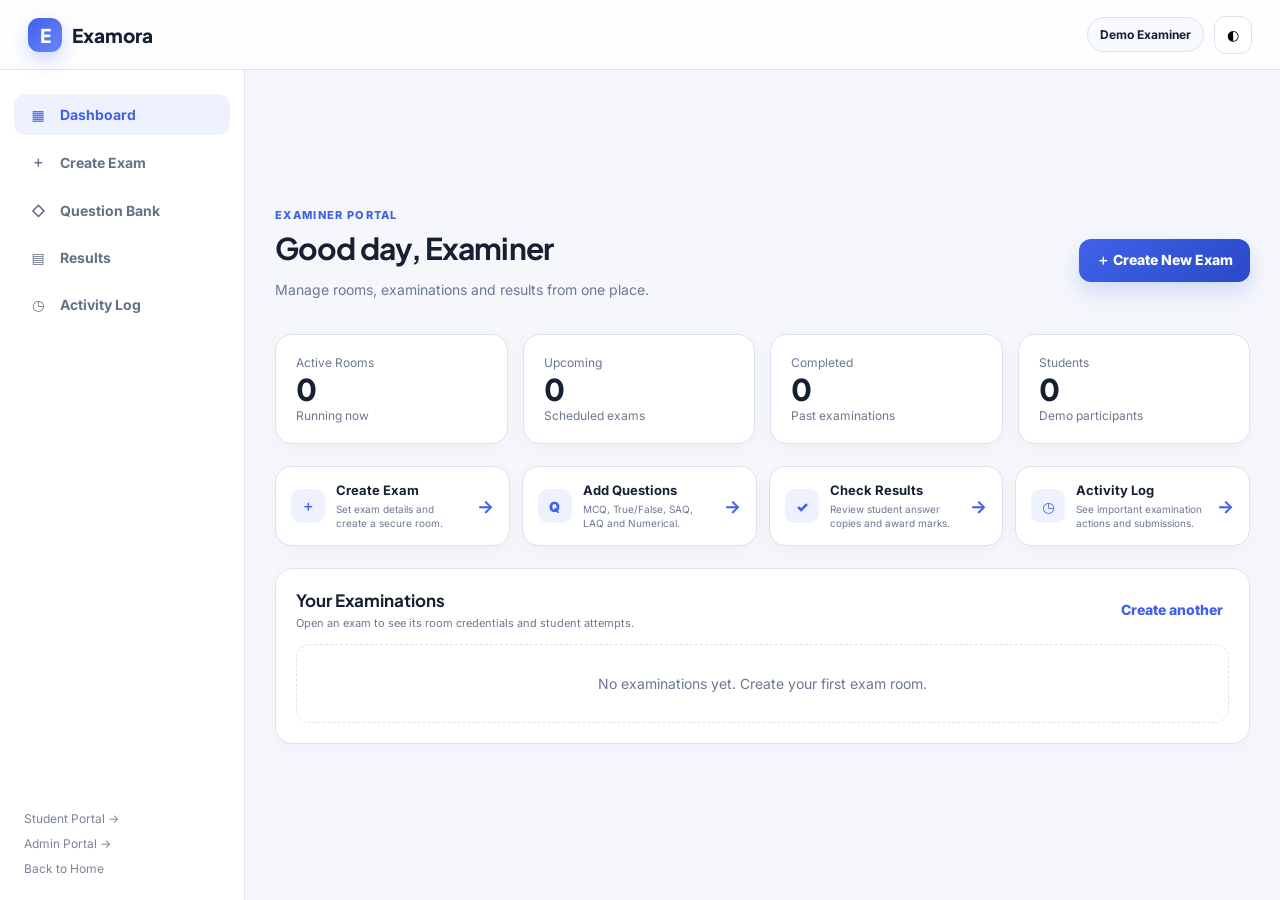
==== commit 810893a4: "Update examiner.html" ====
--- a/examiner.html
+++ b/examiner.html
@@ -6,12 +6,20 @@
   <link rel="stylesheet" href="assets/styles.css">
 </head>
 <body class="examiner-theme">
-<header class="topbar">
-  <a class="brand" href="index.html"><span class="brand-mark">E</span><span>Examora</span></a>
-  <div class="top-actions"><span id="examinerName" class="user-chip">Examiner</span><button class="icon-btn" onclick="toggleTheme()" title="Toggle theme">◐</button></div>
+<header class="topbar examiner-topbar">
+  <div class="topbar-left">
+    <button class="menu-toggle" id="examinerMenuToggle" type="button" aria-label="Open examiner menu" aria-controls="examinerSidebar" aria-expanded="false">
+      <span></span><span></span><span></span>
+    </button>
+    <a class="brand" href="index.html"><span class="brand-mark">E</span><span>Examora</span></a>
+  </div>
+  <div class="top-actions">
+    <span id="examinerName" class="user-chip">Examiner</span>
+    <button class="icon-btn" onclick="toggleTheme()" title="Toggle theme" aria-label="Toggle dark mode">◐</button>
+  </div>
 </header>
 <div class="app-shell">
-  <aside class="sidebar">
+  <aside class="sidebar" id="examinerSidebar">
     <nav>
       <button class="nav-item active" data-view="dashboard"><span>▦</span>Dashboard</button>
       <button class="nav-item" data-view="create"><span>＋</span>Create Exam</button>
@@ -82,14 +90,39 @@
 <div id="questionModal" class="modal hidden"></div>
 
 <script src="assets/app.js"></script>
-<script>initExaminer();</script>
+<script>
+  initExaminer();
 
-<nav class="mobile-examiner-nav" aria-label="Examiner navigation">
-  <button data-view="dashboard" onclick="showView('dashboard')"><span>▦</span><small>Home</small></button>
-  <button data-view="create" onclick="showView('create')"><span>＋</span><small>Create</small></button>
-  <button data-view="questions" onclick="showView('questions')"><span>Q</span><small>Questions</small></button>
-  <button data-view="results" onclick="showView('results')"><span>✓</span><small>Results</small></button>
-  <button data-view="audit" onclick="showView('audit')"><span>◷</span><small>Activity</small></button>
-</nav>
+  (function setupExaminerMobileMenu(){
+    const toggle = document.getElementById('examinerMenuToggle');
+    const sidebar = document.getElementById('examinerSidebar');
+    const backdrop = document.getElementById('examinerSidebarBackdrop');
+
+    function setMenu(open){
+      document.body.classList.toggle('examiner-menu-open', open);
+      toggle?.setAttribute('aria-expanded', String(open));
+    }
+
+    toggle?.addEventListener('click', () => {
+      setMenu(!document.body.classList.contains('examiner-menu-open'));
+    });
+
+    backdrop?.addEventListener('click', () => setMenu(false));
+
+    sidebar?.querySelectorAll('.nav-item, .sidebar-bottom a').forEach(item => {
+      item.addEventListener('click', () => setMenu(false));
+    });
+
+    document.addEventListener('keydown', event => {
+      if(event.key === 'Escape') setMenu(false);
+    });
+
+    window.addEventListener('resize', () => {
+      if(window.innerWidth > 700) setMenu(false);
+    });
+  })();
+</script>
+
+<div class="sidebar-backdrop" id="examinerSidebarBackdrop"></div>
 </body>
 </html>
--- a/assets/styles.css
+++ b/assets/styles.css
@@ -66,22 +66,329 @@
 @media(max-width:700px){body.dark .question-actions .btn-ghost{color:#8eb3ff}}
 
 
-/* ===== Examora final animated landing preview ===== */
-.final-preview{height:390px;position:relative;background:#fff;overflow:hidden;border-radius:24px}
-.final-preview-top{height:34px;align-items:center;padding:0 12px;gap:6px;position:relative}
-.final-preview-top em{margin-left:7px;font-size:9px;letter-spacing:.08em;font-weight:800;color:#71809a;font-style:normal}
-.preview-stage{height:356px;display:grid;grid-template-columns:76px 1fr;overflow:hidden}
-.preview-side{background:#172033;padding:18px 12px;display:flex;flex-direction:column;align-items:center;gap:13px}
-.preview-side .mini-logo{width:31px;height:31px;border-radius:9px;background:linear-gradient(135deg,#496cf0,#718aff);display:grid;place-items:center;color:#fff;font-weight:800;margin-bottom:6px;box-shadow:0 8px 18px rgba(63,98,232,.25)}
-.side-pill{width:42px;height:8px;border-radius:10px;background:#354563;opacity:.75}.side-pill.active{height:31px;background:#3d5fc9;opacity:1}.side-pill.short{width:28px}.side-bottom{margin-top:auto;width:32px;height:8px;border-radius:10px;background:#2d3b57}
-.feature-stage{position:relative;padding:22px 24px 20px;background:linear-gradient(135deg,#fff,#f6f8ff);overflow:hidden}
-.feature-step{position:absolute;left:24px;right:24px;top:20px;opacity:0;transform:translateY(18px) scale(.985);animation:examoraStep 16s infinite;pointer-events:none}
-.step-create{animation-delay:0s}.step-room{animation-delay:4s}.step-evaluate{animation-delay:8s}.step-results{animation-delay:12s}
-@keyframes examoraStep{0%{opacity:0;transform:translateY(18px) scale(.985)}4%{opacity:1;transform:translateY(0) scale(1)}21%{opacity:1;transform:translateY(0) scale(1)}25%{opacity:0;transform:translateY(-14px) scale(.985)}100%{opacity:0;transform:translateY(-14px) scale(.985)}}
-.step-head{display:flex;align-items:center;gap:10px}.step-number{width:30px;height:30px;border-radius:9px;background:#edf1ff;color:#3f62e8;display:grid;place-items:center;font-size:10px;font-weight:800}.step-head small{display:block;font-size:8px;letter-spacing:.1em;color:#72809a;font-weight:800}.step-head b{display:block;font-size:14px;margin-top:2px}.feature-step>p{font-size:10px;line-height:1.5;color:#68758d;max-width:430px;margin:10px 0 12px}
-.fake-form,.room-box,.eval-box,.result-box{background:#fff;border:1px solid #dfe5f2;border-radius:12px;box-shadow:0 8px 22px rgba(39,59,120,.06)}.fake-form{padding:11px}.fake-form small,.room-box small,.result-box small{display:block;font-size:7px;letter-spacing:.08em;color:#8490a5;font-weight:800}.fake-form b{font-size:10px;display:block;margin-top:4px}.fake-row{display:flex;gap:8px;margin-top:9px}.fake-row span{flex:1;padding:7px 8px;background:#f5f7fb;border-radius:7px;font-size:8px;color:#52617a}.type-row{display:flex;gap:5px;flex-wrap:wrap;margin-top:8px}.type-row i{font-style:normal;font-size:7px;font-weight:800;color:#3f62e8;background:#eef2ff;border-radius:999px;padding:5px 7px}.step-tag,.result-ready{margin-top:9px;font-size:8px;color:#16856f;font-weight:800}.room-box{display:grid;grid-template-columns:1.2fr 1fr 1fr;gap:0;padding:11px}.room-box>div+div{border-left:1px solid #e7ebf3;padding-left:10px}.room-box strong{display:block;font-size:12px;margin-top:4px;letter-spacing:.03em}.timer-line{display:flex;align-items:center;gap:7px;margin-top:10px;font-size:8px}.timer-line span{height:5px;flex:1;background:#e5eaff;border-radius:9px;overflow:hidden;position:relative}.timer-line span:after{content:"";display:block;width:68%;height:100%;background:#3f62e8;border-radius:9px;animation:timerPulse 4s ease-in-out infinite}.timer-line b{color:#3f62e8}.timer-line em{font-style:normal;color:#16856f;font-weight:800}@keyframes timerPulse{0%,100%{width:52%}50%{width:76%}}
-.eval-box{padding:5px 10px}.eval-item{display:flex;align-items:center;gap:9px;padding:8px 0}.eval-item+.eval-item{border-top:1px solid #edf0f5}.eval-check,.eval-review{width:24px;height:24px;border-radius:8px;display:grid;place-items:center;font-size:11px;font-weight:800}.eval-check{background:#e7f8f4;color:#0d9b83}.eval-review{background:#fff5dd;color:#c48214}.eval-item b{font-size:9px;display:block}.eval-item small{font-size:7px;color:#7a879c;display:block;margin-top:2px}.mark-line{margin-top:9px;display:flex;justify-content:space-between;font-size:7px;color:#7a879c}.mark-line b{color:#4b5c77}.result-box{display:grid;grid-template-columns:repeat(3,1fr);padding:12px 0}.result-box>div{text-align:center}.result-box>div+div{border-left:1px solid #e7ebf3}.result-box strong{display:block;font-size:18px;margin-top:3px}.feature-dots{position:absolute;right:24px;top:27px;display:flex;gap:4px;z-index:4}.feature-dots span{width:5px;height:5px;border-radius:50%;background:#d6ddeb;animation:dotPulse 16s infinite}.feature-dots span:nth-child(1){animation-delay:0s}.feature-dots span:nth-child(2){animation-delay:4s}.feature-dots span:nth-child(3){animation-delay:8s}.feature-dots span:nth-child(4){animation-delay:12s}@keyframes dotPulse{0%,25%{background:#d6ddeb;transform:scale(1)}5%,20%{background:#3f62e8;transform:scale(1.35)}25%,100%{background:#d6ddeb}}
-.sample-question{position:absolute;left:24px;right:24px;bottom:18px;background:rgba(255,255,255,.97);border:1px solid #dfe5f2;border-radius:13px;padding:10px 12px;box-shadow:0 12px 28px rgba(39,59,120,.1);animation:questionFloat 4s ease-in-out infinite;z-index:5}.sample-top{display:flex;justify-content:space-between;font-size:7px;font-weight:800;color:#61708a}.sample-top i{display:inline-block;width:5px;height:5px;border-radius:50%;background:#3f62e8;margin-right:4px}.sample-top b{color:#3f62e8}.sample-meta{font-size:6.5px;color:#8a95a8;margin:6px 0}.sample-meta em{float:right;color:#16856f;font-style:normal;font-weight:800}.sample-question>strong{display:block;font-size:9px;line-height:1.35;max-width:90%}.sample-options{display:flex;gap:5px;margin-top:7px}.sample-options span{flex:1;border:1px solid #dfe5f2;border-radius:7px;padding:5px 6px;font-size:7px;color:#607089;background:#fff}.sample-options .chosen{border-color:#8da2f5;background:#eef2ff;color:#3154c6;font-weight:800}@keyframes questionFloat{0%,100%{transform:translateY(0)}50%{transform:translateY(-3px)}}
-body.dark .feature-stage{background:linear-gradient(135deg,#121c2e,#17233a)}body.dark .final-preview-top{background:#10192a}body.dark .feature-step>p{color:#aab6ca}body.dark .fake-form,body.dark .room-box,body.dark .eval-box,body.dark .result-box,body.dark .sample-question{background:#151f32;border-color:#2b3952;box-shadow:none}body.dark .fake-row span{background:#10192a;color:#b9c6da}body.dark .type-row i{background:#1a2c50;color:#8ea7ff}body.dark .room-box>div+div,body.dark .result-box>div+div,body.dark .eval-item+.eval-item{border-color:#2b3952}body.dark .sample-options span{background:#10192a;border-color:#33445f;color:#aab6ca}body.dark .sample-options .chosen{background:#1b3156;border-color:#496fc8;color:#9ab3ff}body.dark .step-number{background:#1b2e54;color:#8ea7ff}body.dark .timer-line span{background:#243453}
-@media(max-width:700px){.final-preview{height:410px}.preview-stage{grid-template-columns:54px 1fr;height:376px}.preview-side{padding:15px 8px}.side-pill{width:30px}.side-pill.active{height:26px}.feature-stage{padding:18px 14px}.feature-step{left:14px;right:14px;top:17px}.sample-question{left:14px;right:14px;bottom:14px}.sample-options{flex-direction:column}.sample-question>strong{max-width:100%}.feature-dots{right:14px;top:22px}.room-box{grid-template-columns:1fr 1fr}.room-box>div:last-child{grid-column:1/-1;border-left:0;border-top:1px solid #e7ebf3;padding-left:0;padding-top:7px;margin-top:7px}}
-@media(prefers-reduced-motion:reduce){.feature-step,.feature-dots span,.sample-question,.timer-line span:after{animation:none}.feature-step.step-create{opacity:1;transform:none}}
+/* Examiner portal navigation improvements */
+.quick-actions{display:grid;grid-template-columns:repeat(4,minmax(0,1fr));gap:12px;margin:0 0 22px}
+.quick-action{border:1px solid var(--line);background:var(--surface);color:var(--text);border-radius:16px;padding:15px;text-align:left;display:grid;grid-template-columns:auto 1fr auto;gap:11px;align-items:center;cursor:pointer;box-shadow:0 5px 20px rgba(25,40,80,.03);transition:transform .18s ease,border-color .18s ease,box-shadow .18s ease}
+.quick-action:hover{transform:translateY(-2px);border-color:#b9c8fa;box-shadow:0 12px 28px rgba(39,59,120,.09)}
+.quick-action b{display:block;font-size:13px}
+.quick-action small{display:block;color:var(--muted);font-size:10px;line-height:1.4;margin-top:4px}
+.quick-action>strong{color:var(--primary);font-size:18px}
+.quick-icon{width:34px;height:34px;border-radius:10px;background:#eef2ff;color:var(--primary);display:grid;place-items:center;font-weight:900}
+.section-subtitle{margin:5px 0 0;color:var(--muted);font-size:11px}
+.mobile-examiner-nav{display:none}
+@media(max-width:1000px){.quick-actions{grid-template-columns:repeat(2,minmax(0,1fr))}}
+@media(max-width:700px){
+  body.examiner-theme{padding-bottom:74px}
+  .quick-actions{grid-template-columns:1fr}
+  .quick-action{min-height:68px}
+  .mobile-examiner-nav{position:fixed;display:grid;grid-template-columns:repeat(5,1fr);left:0;right:0;bottom:0;height:68px;background:rgba(255,255,255,.97);border-top:1px solid var(--line);z-index:90;padding:5px 4px calc(5px + env(safe-area-inset-bottom));box-shadow:0 -10px 30px rgba(20,35,70,.08);backdrop-filter:blur(12px)}
+  .mobile-examiner-nav button{border:0;background:transparent;color:#748099;border-radius:10px;display:grid;place-items:center;gap:2px;cursor:pointer;font-weight:800}
+  .mobile-examiner-nav button span{font-size:18px;line-height:1}
+  .mobile-examiner-nav button small{font-size:9px}
+  .mobile-examiner-nav button.active{background:#eef2ff;color:var(--primary)}
+  body.dark .mobile-examiner-nav{background:rgba(15,22,38,.97);border-color:var(--line)}
+  body.dark .mobile-examiner-nav button{color:#9aa9c2}
+  body.dark .mobile-examiner-nav button.active{background:#253458;color:#8ea7ff}
+  body.dark .quick-action{background:var(--surface);border-color:var(--line)}
+  .section-subtitle{max-width:250px}
+}
+
+
+/* =========================================================
+   EXAMINER PORTAL — FINAL RESPONSIVE / ANIMATION LAYER
+   Keeps the existing Examora visual system.
+   ========================================================= */
+
+.topbar-left{
+  display:flex;
+  align-items:center;
+  gap:12px;
+}
+
+.menu-toggle{
+  display:none;
+  width:42px;
+  height:42px;
+  padding:0;
+  border:1px solid var(--line);
+  border-radius:12px;
+  background:var(--surface);
+  color:var(--text);
+  cursor:pointer;
+  align-items:center;
+  justify-content:center;
+  flex-direction:column;
+  gap:5px;
+  flex:0 0 auto;
+  transition:background .2s ease,border-color .2s ease,transform .2s ease;
+}
+.menu-toggle:hover{transform:translateY(-1px)}
+.menu-toggle span{
+  display:block;
+  width:18px;
+  height:2px;
+  border-radius:99px;
+  background:currentColor;
+  transition:transform .22s ease,opacity .18s ease;
+}
+.examiner-menu-open .menu-toggle span:nth-child(1){transform:translateY(7px) rotate(45deg)}
+.examiner-menu-open .menu-toggle span:nth-child(2){opacity:0}
+.examiner-menu-open .menu-toggle span:nth-child(3){transform:translateY(-7px) rotate(-45deg)}
+
+.sidebar-backdrop{display:none}
+
+/* Smooth entrance when switching examiner sections */
+.view{display:none}
+.view.active{
+  display:block;
+  animation:examinerViewIn .32s cubic-bezier(.2,.75,.25,1) both;
+}
+@keyframes examinerViewIn{
+  from{opacity:0;transform:translateY(10px)}
+  to{opacity:1;transform:translateY(0)}
+}
+
+/* Dashboard cards enter gently instead of looking static */
+#view-dashboard.active .stat-card,
+#view-dashboard.active .quick-action,
+#view-dashboard.active .section-card{
+  animation:examinerCardIn .42s cubic-bezier(.2,.75,.25,1) both;
+}
+#view-dashboard.active .stat-card:nth-child(1){animation-delay:.03s}
+#view-dashboard.active .stat-card:nth-child(2){animation-delay:.07s}
+#view-dashboard.active .stat-card:nth-child(3){animation-delay:.11s}
+#view-dashboard.active .stat-card:nth-child(4){animation-delay:.15s}
+#view-dashboard.active .quick-action:nth-child(1){animation-delay:.10s}
+#view-dashboard.active .quick-action:nth-child(2){animation-delay:.14s}
+#view-dashboard.active .quick-action:nth-child(3){animation-delay:.18s}
+#view-dashboard.active .quick-action:nth-child(4){animation-delay:.22s}
+#view-dashboard.active .section-card{animation-delay:.26s}
+
+@keyframes examinerCardIn{
+  from{opacity:0;transform:translateY(12px) scale(.985)}
+  to{opacity:1;transform:translateY(0) scale(1)}
+}
+
+.quick-action{
+  transition:transform .2s ease,border-color .2s ease,box-shadow .2s ease,background .2s ease;
+}
+.quick-action:active{transform:translateY(0) scale(.985)}
+
+@media (prefers-reduced-motion:reduce){
+  .view.active,
+  #view-dashboard.active .stat-card,
+  #view-dashboard.active .quick-action,
+  #view-dashboard.active .section-card{
+    animation:none;
+  }
+  *,*::before,*::after{scroll-behavior:auto!important}
+}
+
+@media (max-width:700px){
+  body.examiner-theme{
+    padding-bottom:0;
+    overflow-x:hidden;
+  }
+
+  .topbar{
+    height:64px;
+    padding:0 14px;
+  }
+
+  .menu-toggle{display:flex}
+
+  .top-actions{gap:7px}
+  .user-chip{
+    max-width:120px;
+    overflow:hidden;
+    text-overflow:ellipsis;
+    white-space:nowrap;
+    padding:8px 10px;
+  }
+  .icon-btn{width:38px;height:38px}
+
+  .app-shell{
+    display:block;
+    min-height:calc(100vh - 64px);
+  }
+
+  /* Real mobile hamburger drawer */
+  .sidebar{
+    display:flex;
+    position:fixed;
+    z-index:120;
+    top:64px;
+    left:0;
+    bottom:0;
+    width:min(285px,86vw);
+    min-height:0;
+    padding:18px 14px;
+    border-right:1px solid var(--line);
+    box-shadow:18px 0 45px rgba(20,35,70,.16);
+    transform:translateX(-105%);
+    transition:transform .28s cubic-bezier(.2,.8,.2,1);
+    overflow-y:auto;
+  }
+
+  .examiner-menu-open .sidebar{
+    transform:translateX(0);
+  }
+
+  .sidebar-backdrop{
+    position:fixed;
+    display:block;
+    inset:64px 0 0;
+    z-index:110;
+    background:rgba(10,17,32,.45);
+    opacity:0;
+    visibility:hidden;
+    pointer-events:none;
+    transition:opacity .22s ease,visibility .22s ease;
+    backdrop-filter:blur(2px);
+  }
+
+  .examiner-menu-open .sidebar-backdrop{
+    opacity:1;
+    visibility:visible;
+    pointer-events:auto;
+  }
+
+  .sidebar nav{gap:7px}
+  .nav-item{
+    min-height:48px;
+    font-size:13px;
+    padding:12px 14px;
+  }
+
+  .sidebar-bottom{
+    padding-top:18px;
+    margin-top:20px;
+    border-top:1px solid var(--line);
+  }
+
+  .content{
+    padding:18px 14px 28px;
+    max-width:none;
+  }
+
+  .page-head{
+    gap:14px;
+    margin-bottom:18px;
+  }
+
+  .page-head > .btn{
+    width:100%;
+  }
+
+  h1{font-size:26px}
+  h2{font-size:16px}
+
+  .stat-grid{
+    grid-template-columns:repeat(2,minmax(0,1fr));
+    gap:10px;
+  }
+
+  .stat-card{
+    padding:15px;
+    min-height:108px;
+  }
+
+  .stat-card strong{font-size:25px}
+
+  .quick-actions{
+    grid-template-columns:1fr;
+    gap:10px;
+  }
+
+  .quick-action{
+    min-height:72px;
+    padding:14px;
+  }
+
+  .section-card{
+    padding:15px;
+    border-radius:16px;
+  }
+
+  .section-title{
+    align-items:flex-start;
+    gap:12px;
+  }
+
+  .section-title .text-btn{
+    white-space:nowrap;
+  }
+
+  .exam-row,.result-row,.audit-row{
+    grid-template-columns:1fr;
+    gap:9px;
+    padding:15px 0;
+  }
+
+  .room-actions{
+    width:100%;
+  }
+
+  .room-actions .btn,
+  .room-actions button{
+    flex:1 1 auto;
+  }
+
+  .form-grid{grid-template-columns:1fr}
+  .form-section{padding:18px 15px}
+  .form-actions{
+    padding:16px 15px;
+    flex-direction:column-reverse;
+  }
+  .form-actions .btn{width:100%}
+
+  .type-pills label{padding:10px 12px}
+
+  .modal{
+    padding:10px;
+    align-items:end;
+  }
+  .modal-box{
+    width:100%;
+    max-height:92vh;
+    border-radius:20px 20px 0 0;
+    padding:20px 16px calc(20px + env(safe-area-inset-bottom));
+    animation:modalUp .24s ease both;
+  }
+  @keyframes modalUp{
+    from{opacity:0;transform:translateY(20px)}
+    to{opacity:1;transform:translateY(0)}
+  }
+
+  .question-item{
+    grid-template-columns:1fr;
+  }
+
+  .room-secret{
+    flex-wrap:wrap;
+  }
+
+  .secret-value{
+    max-width:100%;
+    overflow:auto;
+  }
+
+  .grading-shell{grid-template-columns:1fr}
+  .grading-card{padding:16px}
+  .grading-head{
+    align-items:flex-start;
+    flex-direction:column;
+  }
+  .grading-fields{grid-template-columns:1fr}
+}
+
+@media (min-width:701px){
+  .sidebar{position:sticky;top:70px;height:calc(100vh - 70px)}
+}
+
+body.dark .menu-toggle{
+  background:var(--surface);
+  color:var(--text);
+  border-color:var(--line);
+}
+body.dark .sidebar-backdrop{background:rgba(0,0,0,.58)}
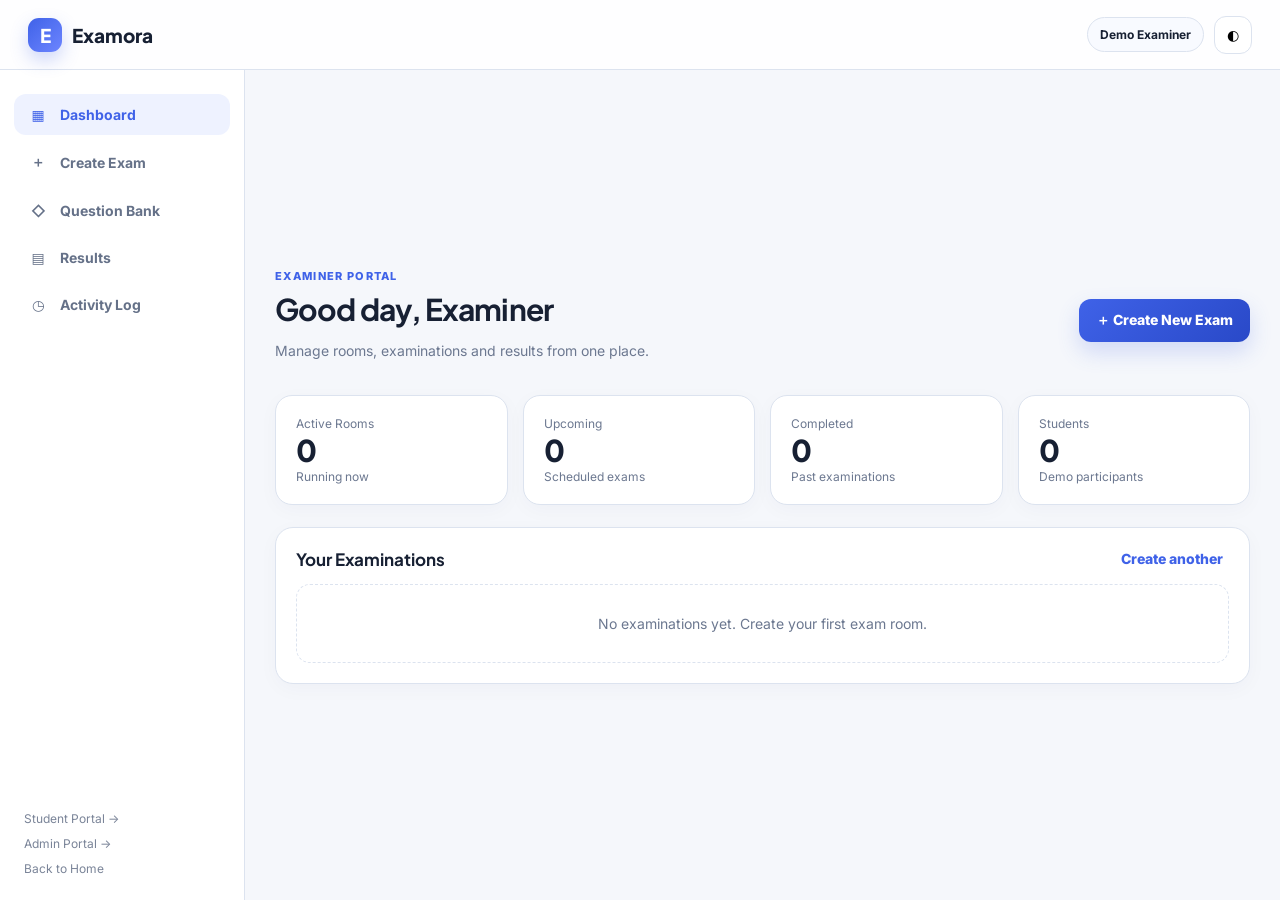
==== commit 6ede0d7b: "Update examiner.html" ====
--- a/examiner.html
+++ b/examiner.html
@@ -6,20 +6,12 @@
   <link rel="stylesheet" href="assets/styles.css">
 </head>
 <body class="examiner-theme">
-<header class="topbar examiner-topbar">
-  <div class="topbar-left">
-    <button class="menu-toggle" id="examinerMenuToggle" type="button" aria-label="Open examiner menu" aria-controls="examinerSidebar" aria-expanded="false">
-      <span></span><span></span><span></span>
-    </button>
-    <a class="brand" href="index.html"><span class="brand-mark">E</span><span>Examora</span></a>
-  </div>
-  <div class="top-actions">
-    <span id="examinerName" class="user-chip">Examiner</span>
-    <button class="icon-btn" onclick="toggleTheme()" title="Toggle theme" aria-label="Toggle dark mode">◐</button>
-  </div>
+<header class="topbar">
+  <a class="brand" href="index.html"><span class="brand-mark">E</span><span>Examora</span></a>
+  <div class="top-actions"><span id="examinerName" class="user-chip">Examiner</span><button class="icon-btn" onclick="toggleTheme()" title="Toggle theme">◐</button></div>
 </header>
 <div class="app-shell">
-  <aside class="sidebar" id="examinerSidebar">
+  <aside class="sidebar">
     <nav>
       <button class="nav-item active" data-view="dashboard"><span>▦</span>Dashboard</button>
       <button class="nav-item" data-view="create"><span>＋</span>Create Exam</button>
@@ -39,18 +31,12 @@
         <div class="stat-card"><span>Completed</span><strong id="completedCount">0</strong><small>Past examinations</small></div>
         <div class="stat-card"><span>Students</span><strong id="studentCount">0</strong><small>Demo participants</small></div>
       </div>
-      <div class="quick-actions">
-        <button class="quick-action" onclick="showView('create')"><span class="quick-icon">＋</span><span><b>Create Exam</b><small>Set exam details and create a secure room.</small></span><strong>→</strong></button>
-        <button class="quick-action" onclick="showView('questions')"><span class="quick-icon">Q</span><span><b>Add Questions</b><small>MCQ, True/False, SAQ, LAQ and Numerical.</small></span><strong>→</strong></button>
-        <button class="quick-action" onclick="showView('results')"><span class="quick-icon">✓</span><span><b>Check Results</b><small>Review student answer copies and award marks.</small></span><strong>→</strong></button>
-        <button class="quick-action" onclick="showView('audit')"><span class="quick-icon">◷</span><span><b>Activity Log</b><small>See important examination actions and submissions.</small></span><strong>→</strong></button>
-      </div>
-      <div class="section-card"><div class="section-title"><div><h2>Your Examinations</h2><p class="section-subtitle">Open an exam to see its room credentials and student attempts.</p></div><button class="text-btn" onclick="showView('create')">Create another</button></div><div id="examList"></div></div>
+      <div class="section-card"><div class="section-title"><h2>Your Examinations</h2><button class="text-btn" onclick="showView('create')">Create another</button></div><div id="examList"></div></div>
     </section>
 
     <section id="view-create" class="view">
       <div class="page-head"><div><div class="eyebrow">EXAM BUILDER</div><h1>Create an examination</h1><p>Build the room and add questions in a few steps.</p></div></div>
-      <form id="examForm" class="section-card form-card">
+      <form id="examForm" class="section-card form-card" onsubmit="return createExam(event)">
         <div class="form-section"><h2>Basic information</h2><div class="form-grid">
           <label>Exam title<input id="title" required placeholder="Advanced Network Security"></label>
           <label>Subject<input id="subject" required placeholder="Cyber Security"></label>
@@ -90,39 +76,6 @@
 <div id="questionModal" class="modal hidden"></div>
 
 <script src="assets/app.js"></script>
-<script>
-  initExaminer();
-
-  (function setupExaminerMobileMenu(){
-    const toggle = document.getElementById('examinerMenuToggle');
-    const sidebar = document.getElementById('examinerSidebar');
-    const backdrop = document.getElementById('examinerSidebarBackdrop');
-
-    function setMenu(open){
-      document.body.classList.toggle('examiner-menu-open', open);
-      toggle?.setAttribute('aria-expanded', String(open));
-    }
-
-    toggle?.addEventListener('click', () => {
-      setMenu(!document.body.classList.contains('examiner-menu-open'));
-    });
-
-    backdrop?.addEventListener('click', () => setMenu(false));
-
-    sidebar?.querySelectorAll('.nav-item, .sidebar-bottom a').forEach(item => {
-      item.addEventListener('click', () => setMenu(false));
-    });
-
-    document.addEventListener('keydown', event => {
-      if(event.key === 'Escape') setMenu(false);
-    });
-
-    window.addEventListener('resize', () => {
-      if(window.innerWidth > 700) setMenu(false);
-    });
-  })();
-</script>
-
-<div class="sidebar-backdrop" id="examinerSidebarBackdrop"></div>
+<script>initExaminer();</script>
 </body>
 </html>
--- a/assets/styles.css
+++ b/assets/styles.css
@@ -1,109 +1,1253 @@
 @import url('https://fonts.googleapis.com/css2?family=Inter:wght@400;500;600;700;800&family=Plus+Jakarta+Sans:wght@600;700;800&display=swap');
-:root{--bg:#f5f7fb;--surface:#fff;--surface2:#f8faff;--text:#172033;--muted:#6c7890;--line:#dce3ef;--primary:#3f62e8;--primary2:#2949c8;--student:#0d9b83;--student2:#087764;--danger:#e14d5a;--warning:#d99016;--shadow:0 18px 50px rgba(25,40,80,.08);--radius:18px}*{box-sizing:border-box}body{margin:0;background:var(--bg);color:var(--text);font:14px Inter,system-ui,sans-serif}button,input,textarea,select{font:inherit}a{text-decoration:none;color:inherit}.topbar,.landing-nav,.exam-header{height:70px;background:rgba(255,255,255,.94);border-bottom:1px solid var(--line);display:flex;align-items:center;justify-content:space-between;padding:0 28px;position:sticky;top:0;z-index:20}.brand{display:flex;align-items:center;gap:10px;font:800 19px 'Plus Jakarta Sans'}.brand-mark{width:34px;height:34px;border-radius:11px;background:linear-gradient(135deg,var(--primary),#6d85ff);display:grid;place-items:center;color:#fff;font-weight:800;box-shadow:0 8px 18px rgba(63,98,232,.25)}.student-theme .brand-mark{background:linear-gradient(135deg,var(--student),#2bc4a8)}.top-actions{display:flex;align-items:center;gap:10px}.user-chip,.secure-pill{padding:9px 12px;border:1px solid var(--line);background:var(--surface2);border-radius:999px;font-size:12px;font-weight:700}.icon-btn{border:1px solid var(--line);background:#fff;width:38px;height:38px;border-radius:12px;cursor:pointer}.app-shell{display:grid;grid-template-columns:245px 1fr;min-height:calc(100vh - 70px)}.sidebar{background:#fff;border-right:1px solid var(--line);padding:24px 14px;display:flex;flex-direction:column;justify-content:space-between}.sidebar nav{display:grid;gap:6px}.nav-item{border:0;background:transparent;text-align:left;padding:12px 14px;border-radius:12px;color:#657188;cursor:pointer;font-weight:700;display:flex;gap:12px;align-items:center}.nav-item span{width:20px;text-align:center}.nav-item.active{background:#eef2ff;color:var(--primary)}.student-theme .nav-item.active{background:#e7f8f4;color:var(--student)}.sidebar-bottom{display:grid;gap:10px;padding:10px 10px 0;color:#7a8498;font-size:12px}.sidebar-bottom a:hover{color:var(--primary)}.content{padding:30px;max-width:1500px;width:100%;margin:auto}.page-head{display:flex;align-items:center;justify-content:space-between;gap:20px;margin-bottom:22px}.eyebrow{font-size:11px;font-weight:800;letter-spacing:.12em;color:var(--primary);margin-bottom:7px}.student-theme .eyebrow{color:var(--student)}h1,h2{font-family:'Plus Jakarta Sans',Inter,sans-serif;margin:0}h1{font-size:30px;letter-spacing:-.03em}h2{font-size:17px}.page-head p,.form-section small,.exam-meta,.muted{color:var(--muted)}.btn{border:0;border-radius:12px;padding:12px 17px;font-weight:800;cursor:pointer;display:inline-flex;align-items:center;justify-content:center;gap:8px}.btn-primary{background:linear-gradient(135deg,var(--primary),var(--primary2));color:#fff;box-shadow:0 10px 22px rgba(63,98,232,.2)}.btn-student{background:linear-gradient(135deg,var(--student),var(--student2));color:#fff;box-shadow:0 10px 22px rgba(13,155,131,.18)}.btn-secondary{background:#fff;color:#33415b;border:1px solid var(--line)}.btn-ghost{background:transparent;color:#52617a}.btn-danger{background:#fff0f1;color:var(--danger);border:1px solid #ffd4d8}.full{width:100%}.text-btn{border:0;background:transparent;color:var(--primary);font-weight:800;cursor:pointer}.btn-review{border:1px solid transparent;border-radius:10px;padding:10px 12px;transition:.18s}.btn-review:hover{background:#eef2ff;color:var(--primary)}.btn-review.active{background:#eef2ff;color:var(--primary);border-color:#cdd8ff}.student-theme .text-btn{color:var(--student)}.stat-grid{display:grid;grid-template-columns:repeat(4,1fr);gap:15px;margin-bottom:22px}.stat-card{background:#fff;border:1px solid var(--line);border-radius:17px;padding:20px;box-shadow:0 5px 20px rgba(25,40,80,.03)}.stat-card span,.stat-card small{display:block;color:var(--muted);font-size:12px}.stat-card strong{font:800 30px 'Plus Jakarta Sans';margin:8px 0}.section-card{background:#fff;border:1px solid var(--line);border-radius:18px;padding:20px;box-shadow:0 5px 20px rgba(25,40,80,.03);margin-bottom:18px}.section-title{display:flex;justify-content:space-between;align-items:center;margin-bottom:14px}.exam-row,.result-row,.audit-row{display:grid;grid-template-columns:minmax(220px,1.5fr) 130px 110px 120px 140px;align-items:center;gap:14px;padding:15px 0;border-bottom:1px solid #edf0f5}.exam-row:last-child,.result-row:last-child,.audit-row:last-child{border-bottom:0}.badge{display:inline-flex;width:max-content;padding:6px 9px;border-radius:999px;font-size:10px;font-weight:800;text-transform:uppercase}.badge.active{background:#e6f8ef;color:#16824e}.badge.upcoming{background:#eef2ff;color:#3f62e8}.badge.completed{background:#f0f2f6;color:#667085}.badge.review{background:#fff5df;color:#a96b00}.badge.published{background:#e7f8f4;color:#087764}.form-card{padding:0}.form-section{padding:22px;border-bottom:1px solid var(--line)}.form-section:last-child{border-bottom:0}.form-section h2{margin-bottom:16px}.form-grid{display:grid;grid-template-columns:repeat(2,minmax(0,1fr));gap:16px}.form-grid label,.modal-box>form>label{display:grid;gap:7px;color:#506079;font-size:12px;font-weight:800}input,textarea,select{width:100%;border:1px solid #d6deeb;border-radius:12px;background:#fff;color:var(--text);padding:12px 13px;outline:none}input:focus,textarea:focus,select:focus{border-color:#7690f4;box-shadow:0 0 0 3px rgba(63,98,232,.1)}textarea{resize:vertical}.form-actions{padding:20px;display:flex;justify-content:flex-end;gap:10px}.toggle-line{display:flex;align-items:center;gap:12px}.switch{position:relative;width:42px;height:24px}.switch input{display:none}.switch span{position:absolute;inset:0;background:#d8deea;border-radius:30px;cursor:pointer}.switch span:after{content:'';position:absolute;width:18px;height:18px;background:#fff;border-radius:50%;left:3px;top:3px;transition:.2s}.switch input:checked+span{background:var(--primary)}.switch input:checked+span:after{left:21px}.compact-input{max-width:100px;margin-left:auto}.type-pills{display:flex;gap:8px;flex-wrap:wrap}.type-pills label{padding:9px 12px;background:#f5f7fb;border:1px solid var(--line);border-radius:999px;font-size:12px;font-weight:700}.type-pills input{width:auto}.modal{position:fixed;inset:0;background:rgba(18,29,52,.48);display:grid;place-items:center;padding:20px;z-index:100}.modal.hidden{display:none}.modal-box{background:#fff;border-radius:20px;width:min(650px,100%);max-height:90vh;overflow:auto;padding:24px;position:relative;box-shadow:var(--shadow)}.modal-box h2{font-size:24px;margin-bottom:20px}.modal-close{position:absolute;right:15px;top:15px;border:0;background:#f0f2f5;border-radius:10px;width:34px;height:34px;cursor:pointer;font-size:22px}.modal-box form{display:grid;gap:15px}.question-list{display:grid;gap:10px}.question-item{border:1px solid var(--line);border-radius:15px;padding:15px;display:grid;grid-template-columns:1fr auto;gap:12px}.question-item .q-title{font-weight:800}.question-item .q-meta{font-size:11px;color:var(--muted);margin-top:6px}.room-secret{display:flex;align-items:center;gap:8px}.secret-value{font-family:monospace;background:#f6f8fc;padding:6px 8px;border-radius:7px}.room-actions{display:flex;gap:8px;align-items:center}.notice{padding:12px 14px;border-radius:12px;background:#f3f6ff;border:1px solid #dce5ff;color:#42527a;margin:15px 0}.student-banner{display:flex;align-items:center;justify-content:space-between;background:linear-gradient(120deg,#e8fbf6,#f6fffd);border:1px solid #c9eee6;padding:18px;border-radius:18px;margin-bottom:20px}.student-banner>div{display:flex;gap:12px;align-items:center}.banner-icon{width:40px;height:40px;border-radius:12px;background:#d5f6ee;color:var(--student);display:grid;place-items:center;font-weight:800}.center-wrap{min-height:60vh;display:grid;place-items:center}.join-card{width:min(480px,100%);background:#fff;border:1px solid var(--line);padding:28px;border-radius:22px;box-shadow:var(--shadow)}.join-icon{width:48px;height:48px;border-radius:15px;background:#e7f8f4;color:var(--student);display:grid;place-items:center;font-size:24px;margin-bottom:20px}.join-card form{display:grid;gap:15px;margin-top:20px}.profile-card{display:flex;gap:18px;align-items:center}.avatar{width:64px;height:64px;border-radius:18px;background:#e7f8f4;color:var(--student);display:grid;place-items:center;font-size:24px;font-weight:800}.exam-screen{background:#f7f9fc}.exam-header{position:sticky}.save-state{margin-left:15px;color:#16824e;font-size:11px}.timer-box{background:#172033;color:#fff;border-radius:12px;padding:7px 14px;display:grid;text-align:center}.timer-box small{font-size:8px;opacity:.7}.timer-box strong{font-size:18px}.exam-layout{display:grid;grid-template-columns:260px 1fr;min-height:calc(100vh - 140px)}.question-nav{background:#fff;border-right:1px solid var(--line);padding:22px}.nav-head{display:flex;justify-content:space-between;margin-bottom:15px}.question-grid{display:grid;grid-template-columns:repeat(5,1fr);gap:7px}.question-grid button{border:1px solid var(--line);background:#fff;border-radius:8px;padding:8px;cursor:pointer}.question-grid button.answered{background:#e7f8f4;border-color:#bce8dd;color:var(--student)}.question-grid button.review{background:#fff3da;border-color:#f1d49b;color:#9a6507}.legend{display:grid;gap:8px;margin-top:18px;font-size:10px;color:var(--muted)}.legend span{display:flex;align-items:center;gap:7px}.dot{width:8px;height:8px;border-radius:50%;background:#d7deea}.dot.answered{background:var(--student)}.dot.review{background:#e1a42b}.question-area{padding:42px;max-width:900px;width:100%;margin:auto}.question-top{display:flex;justify-content:space-between;color:var(--muted);font-size:12px;font-weight:800}.question-area h1{font-size:24px;margin:18px 0 25px;line-height:1.45}.answer-options{display:grid;gap:12px}.answer-option{border:1px solid var(--line);padding:15px;border-radius:13px;cursor:pointer;display:flex;gap:12px;align-items:center}.answer-option.selected{border-color:#72cfc0;background:#effbf8}.answer-option input{width:auto}.question-actions{display:flex;justify-content:space-between;margin-top:30px;gap:10px}.submit-bar{height:70px;background:#fff;border-top:1px solid var(--line);display:flex;align-items:center;justify-content:space-between;padding:0 28px;position:sticky;bottom:0}.result-page{min-height:calc(100vh - 70px);display:grid;place-items:center;padding:30px}.result-card{background:#fff;border:1px solid var(--line);border-radius:22px;padding:34px;width:min(520px,100%);text-align:center;box-shadow:var(--shadow)}.result-check{width:56px;height:56px;border-radius:50%;background:#e7f8f4;color:var(--student);display:grid;place-items:center;font-size:26px;margin:0 auto 18px}.score-ring{width:150px;height:150px;border-radius:50%;border:12px solid #e7f8f4;margin:22px auto;display:grid;place-items:center}.score-ring strong{font-size:32px}.result-stats{display:grid;grid-template-columns:repeat(3,1fr);gap:10px;margin:18px 0 24px}.result-stats div{background:#f7f9fc;padding:12px;border-radius:12px}.result-stats b,.result-stats span{display:block}.result-stats span{font-size:10px;color:var(--muted);margin-top:5px}.grading-shell{display:grid;grid-template-columns:300px 1fr;gap:18px}.student-attempts{background:#fff;border:1px solid var(--line);border-radius:18px;padding:12px;height:max-content}.attempt-card{padding:14px;border-radius:13px;border:1px solid transparent;cursor:pointer}.attempt-card:hover,.attempt-card.selected{background:#f4f6ff;border-color:#d8e0ff}.attempt-card b{display:block}.attempt-card span{font-size:11px;color:var(--muted)}.grading-card{background:#fff;border:1px solid var(--line);border-radius:18px;padding:22px}.grading-head{display:flex;justify-content:space-between;align-items:center;gap:15px;padding-bottom:16px;border-bottom:1px solid var(--line)}.answer-review{border:1px solid var(--line);border-radius:15px;padding:16px;margin-top:13px}.answer-review.manual{border-left:4px solid #d99016}.answer-review.auto{border-left:4px solid var(--student)}.answer-review .review-label{font-size:10px;text-transform:uppercase;font-weight:800;color:var(--muted)}.student-answer{background:#f7f9fc;border-radius:10px;padding:12px;margin:10px 0;white-space:pre-wrap}.grading-fields{display:grid;grid-template-columns:140px 1fr;gap:10px;align-items:end}.grading-fields label{font-size:11px;font-weight:800;color:#56647b}.empty{padding:30px;text-align:center;color:var(--muted);border:1px dashed var(--line);border-radius:14px}.landing{background:linear-gradient(135deg,#f6f8ff,#eef2ff)}.landing-nav{position:relative}.hero{max-width:1180px;margin:0 auto;padding:80px 28px;display:grid;grid-template-columns:1.05fr .95fr;gap:50px;align-items:center}.hero h1{font-size:58px;line-height:1.05;margin:12px 0}.hero h1 span{color:var(--primary)}.hero-copy>p{font-size:17px;color:var(--muted);line-height:1.7;max-width:620px}.hero-actions{display:flex;gap:12px;margin:28px 0}.feature-row{display:flex;flex-wrap:wrap;gap:15px;color:#657188;font-size:12px;font-weight:700}.portal-preview{display:flex;justify-content:center}.preview-window{width:100%;height:360px;border-radius:24px;background:#fff;box-shadow:0 30px 80px rgba(39,59,120,.16);overflow:hidden;border:1px solid #dfe5f2}.preview-top{height:32px;background:#f5f7fb;display:flex;gap:6px;padding:10px}.preview-top span{width:7px;height:7px;border-radius:50%;background:#c9d0de}.preview-content{display:grid;grid-template-columns:90px 1fr;height:328px}.preview-sidebar{background:#172033}.preview-main{padding:24px}.skeleton{height:42px;background:#edf1f8;border-radius:10px;margin:14px 0}.skeleton.wide{width:55%;height:28px}.preview-grid{display:grid;grid-template-columns:repeat(3,1fr);gap:10px}.preview-grid div{height:85px;background:#eef2ff;border-radius:14px}.landing-features{max-width:1180px;margin:0 auto 60px;padding:0 28px;display:grid;grid-template-columns:repeat(3,1fr);gap:15px}.landing-features article{background:#fff;border:1px solid var(--line);border-radius:18px;padding:22px}.landing-features p{color:var(--muted);font-size:12px;line-height:1.6}.security-note{font-size:11px;color:var(--muted);margin-top:8px}.field-title{display:block;font-size:12px;font-weight:800;color:#506079;margin-bottom:7px}.grading-summary{display:flex;flex-wrap:wrap;gap:10px 18px;color:var(--muted);font-size:11px;padding:4px 0}.grading-summary span{display:inline-flex;gap:4px}.grading-summary b{color:var(--text)}body.dark .field-title{color:#b8c5da}body.dark .grading-summary b{color:var(--text)}@media(max-width:1000px){.stat-grid{grid-template-columns:repeat(2,1fr)}.app-shell{grid-template-columns:1fr}.sidebar{display:none}.hero{grid-template-columns:1fr}.grading-shell{grid-template-columns:1fr}}@media(max-width:700px){.content{padding:18px}.topbar{padding:0 16px}.page-head{align-items:flex-start;flex-direction:column}.form-grid,.stat-grid,.landing-features{grid-template-columns:1fr}.exam-row,.result-row{grid-template-columns:1fr}.hero{padding:45px 20px}.hero h1{font-size:42px}.hero-actions{flex-direction:column}.exam-layout{grid-template-columns:1fr}.question-nav{border-right:0;border-bottom:1px solid var(--line)}.question-area{padding:25px 18px}.question-actions{flex-direction:column}.question-actions>div{display:flex;flex-direction:column;gap:8px}.grading-fields{grid-template-columns:1fr}.room-actions{flex-wrap:wrap}}
-.view{display:none}.view.active{display:block}
-body.dark{--bg:#0b1120;--surface:#151e31;--surface2:#1b263b;--text:#edf3ff;--muted:#aab6ca;--line:#2b3952;--shadow:0 20px 60px rgba(0,0,0,.28)}
-body.dark{color:var(--text);background:var(--bg)}
-body.dark .topbar,body.dark .landing-nav,body.dark .sidebar,body.dark .section-card,body.dark .stat-card,body.dark .modal-box,body.dark .grading-card,body.dark .student-attempts,body.dark .submit-bar,body.dark .exam-header,body.dark .result-card,body.dark .join-card,body.dark .admin-card{background:var(--surface);color:var(--text);border-color:var(--line)}
-body.dark .sidebar{border-right-color:var(--line)}
-body.dark .brand,body.dark h1,body.dark h2,body.dark h3,body.dark b,body.dark strong{color:var(--text)}
-body.dark .nav-item{color:#a9b5ca}
-body.dark .nav-item.active{background:#253458;color:#8ea7ff}
-body.dark .student-theme .nav-item.active{background:#143f39;color:#47d0b8}
-body.dark .sidebar-bottom{color:#8d9ab0}
-body.dark .sidebar-bottom a:hover,body.dark .text-btn{color:#8ea7ff}
-body.dark .student-theme .text-btn{color:#42cdb6}
-body.dark .page-head p,body.dark .form-section small,body.dark .exam-meta,body.dark .muted,body.dark .q-meta,body.dark .security-note{color:var(--muted)}
-body.dark .user-chip,body.dark .secure-pill,body.dark .icon-btn{background:#111a2a;color:var(--text);border-color:var(--line)}
-body.dark input,body.dark textarea,body.dark select,body.dark .btn-secondary,body.dark .answer-option,body.dark .question-grid button{background:#0f1829;color:var(--text);border-color:#34445f}
-body.dark input::placeholder,body.dark textarea::placeholder{color:#718099}
-body.dark input:focus,body.dark textarea:focus,body.dark select:focus{border-color:#6f8df5;box-shadow:0 0 0 3px rgba(111,141,245,.16)}
-body.dark .type-pills label{background:#111a2a;color:#dce5f5;border-color:var(--line)}
-body.dark .switch span{background:#3a465c}
-body.dark .modal-close{background:#243047;color:#edf3ff}
-body.dark .modal{background:rgba(2,6,18,.72)}
-body.dark .notice{background:#172744;color:#c8d5ee;border-color:#2e456d}
-body.dark .secret-value{background:#0f1829;color:#edf3ff;border:1px solid var(--line)}
-body.dark .empty{background:#10192a;color:var(--muted);border-color:#34445f}
-body.dark .student-banner{background:linear-gradient(120deg,#102c2b,#122f2d);border-color:#22564f;color:#e8fffa}
-body.dark .student-banner p{color:#b9d6d1}
-body.dark .banner-icon,body.dark .join-icon,body.dark .avatar,body.dark .result-check{background:#153f39;color:#45d0b8}
-body.dark .exam-screen{background:#0d1423}
-body.dark .question-nav{background:var(--surface);border-color:var(--line)}
-body.dark .question-grid button.answered{background:#123b37;border-color:#216c61;color:#4bd1bb}
-body.dark .question-grid button.review{background:#172d52;border-color:#315b9c;color:#8eb3ff}
-body.dark .dot.review{background:#5d93ed}
-body.dark .answer-option.selected{border-color:#2b9f90;background:#123d38}
-body.dark .student-answer{background:#101a2b;color:#e5edfb}
-body.dark .grading-head{border-color:var(--line)}
-body.dark .attempt-card:hover,body.dark .attempt-card.selected{background:#1b2945;border-color:#344f83}
-body.dark .result-stats div{background:#101a2b;color:var(--text)}
-body.dark .score-ring{border-color:#16443f}
-body.dark .admin-banner{background:linear-gradient(120deg,#21183a,#18162c);border-color:#4a3470}
-body.dark .admin-banner b{color:#c8adff}.admin-banner p{color:#756a88}
-body.dark .admin-banner p{color:#aaa0bd}
-body.dark .landing{background:linear-gradient(135deg,#0b1120,#111b32)}
-body.dark .preview-window{background:var(--surface);border-color:var(--line)}
-body.dark .preview-top{background:#10192a}
-body.dark .preview-main .skeleton{background:#202d43}
-body.dark .preview-grid div{background:#1b2945}
-body.dark .landing-features article{background:var(--surface);border-color:var(--line)}
-body.dark .feature-row{color:#aab6ca}
-body.dark .student-banner .btn-student{color:#fff}
-body.dark .btn-ghost{color:#9bb0d4}
-body.dark .btn-review.active{background:#1a3158;color:#8eb3ff;border-color:#315b9c}
-body.dark .badge.upcoming{background:#1c2b4c;color:#91abff}
-body.dark .badge.completed{background:#273044;color:#a9b3c4}
-body.dark .badge.review{background:#3b301a;color:#f2c56c}
-body.dark .badge.published{background:#123d38;color:#58d3be}
-body.dark .badge.active{background:#123d2c;color:#55d69a}
-body.dark .btn-danger{background:#3a1d25;color:#ff9da8;border-color:#67303b}
-body.dark .form-section{border-color:var(--line)}
-body.dark .exam-row,body.dark .result-row,body.dark .audit-row{border-color:#26334a}
-body.dark .question-item,body.dark .answer-review{border-color:var(--line)}
-body.dark .answer-review.manual{border-left-color:#d8a13c}
-body.dark .answer-review.auto{border-left-color:#42cdb6}
-body.dark .review-label{color:#95a3b9}
-@media(max-width:700px){body.dark .question-actions .btn-ghost{color:#8eb3ff}}
-
-
-/* Examiner portal navigation improvements */
-.quick-actions{display:grid;grid-template-columns:repeat(4,minmax(0,1fr));gap:12px;margin:0 0 22px}
-.quick-action{border:1px solid var(--line);background:var(--surface);color:var(--text);border-radius:16px;padding:15px;text-align:left;display:grid;grid-template-columns:auto 1fr auto;gap:11px;align-items:center;cursor:pointer;box-shadow:0 5px 20px rgba(25,40,80,.03);transition:transform .18s ease,border-color .18s ease,box-shadow .18s ease}
-.quick-action:hover{transform:translateY(-2px);border-color:#b9c8fa;box-shadow:0 12px 28px rgba(39,59,120,.09)}
-.quick-action b{display:block;font-size:13px}
-.quick-action small{display:block;color:var(--muted);font-size:10px;line-height:1.4;margin-top:4px}
-.quick-action>strong{color:var(--primary);font-size:18px}
-.quick-icon{width:34px;height:34px;border-radius:10px;background:#eef2ff;color:var(--primary);display:grid;place-items:center;font-weight:900}
-.section-subtitle{margin:5px 0 0;color:var(--muted);font-size:11px}
-.mobile-examiner-nav{display:none}
-@media(max-width:1000px){.quick-actions{grid-template-columns:repeat(2,minmax(0,1fr))}}
-@media(max-width:700px){
-  body.examiner-theme{padding-bottom:74px}
-  .quick-actions{grid-template-columns:1fr}
-  .quick-action{min-height:68px}
-  .mobile-examiner-nav{position:fixed;display:grid;grid-template-columns:repeat(5,1fr);left:0;right:0;bottom:0;height:68px;background:rgba(255,255,255,.97);border-top:1px solid var(--line);z-index:90;padding:5px 4px calc(5px + env(safe-area-inset-bottom));box-shadow:0 -10px 30px rgba(20,35,70,.08);backdrop-filter:blur(12px)}
-  .mobile-examiner-nav button{border:0;background:transparent;color:#748099;border-radius:10px;display:grid;place-items:center;gap:2px;cursor:pointer;font-weight:800}
-  .mobile-examiner-nav button span{font-size:18px;line-height:1}
-  .mobile-examiner-nav button small{font-size:9px}
-  .mobile-examiner-nav button.active{background:#eef2ff;color:var(--primary)}
-  body.dark .mobile-examiner-nav{background:rgba(15,22,38,.97);border-color:var(--line)}
-  body.dark .mobile-examiner-nav button{color:#9aa9c2}
-  body.dark .mobile-examiner-nav button.active{background:#253458;color:#8ea7ff}
-  body.dark .quick-action{background:var(--surface);border-color:var(--line)}
-  .section-subtitle{max-width:250px}
-}
-
+
+:root{
+  --bg:#f5f7fb;
+  --surface:#fff;
+  --surface2:#f8faff;
+  --text:#172033;
+  --muted:#6c7890;
+  --line:#dce3ef;
+  --primary:#3f62e8;
+  --primary2:#2949c8;
+  --student:#0d9b83;
+  --student2:#087764;
+  --danger:#e14d5a;
+  --warning:#d99016;
+  --shadow:0 18px 50px rgba(25,40,80,.08);
+  --radius:18px;
+}
+
+*{
+  box-sizing:border-box;
+}
+
+body{
+  margin:0;
+  background:var(--bg);
+  color:var(--text);
+  font:14px Inter,system-ui,sans-serif;
+}
+
+button,
+input,
+textarea,
+select{
+  font:inherit;
+}
+
+a{
+  text-decoration:none;
+  color:inherit;
+}
 
 /* =========================================================
-   EXAMINER PORTAL — FINAL RESPONSIVE / ANIMATION LAYER
-   Keeps the existing Examora visual system.
+   TOP NAVIGATION
    ========================================================= */
+
+.topbar,
+.landing-nav,
+.exam-header{
+  height:70px;
+  background:rgba(255,255,255,.94);
+  border-bottom:1px solid var(--line);
+  display:flex;
+  align-items:center;
+  justify-content:space-between;
+  padding:0 28px;
+  position:sticky;
+  top:0;
+  z-index:20;
+}
 
 .topbar-left{
   display:flex;
   align-items:center;
   gap:12px;
 }
+
+.brand{
+  display:flex;
+  align-items:center;
+  gap:10px;
+  font:800 19px 'Plus Jakarta Sans';
+}
+
+.brand-mark{
+  width:34px;
+  height:34px;
+  border-radius:11px;
+  background:linear-gradient(135deg,var(--primary),#6d85ff);
+  display:grid;
+  place-items:center;
+  color:#fff;
+  font-weight:800;
+  box-shadow:0 8px 18px rgba(63,98,232,.25);
+}
+
+.student-theme .brand-mark{
+  background:linear-gradient(135deg,var(--student),#2bc4a8);
+}
+
+.top-actions{
+  display:flex;
+  align-items:center;
+  gap:10px;
+}
+
+.user-chip,
+.secure-pill{
+  padding:9px 12px;
+  border:1px solid var(--line);
+  background:var(--surface2);
+  border-radius:999px;
+  font-size:12px;
+  font-weight:700;
+}
+
+.icon-btn{
+  border:1px solid var(--line);
+  background:#fff;
+  width:38px;
+  height:38px;
+  border-radius:12px;
+  cursor:pointer;
+}
+
+/* =========================================================
+   LAYOUT
+   ========================================================= */
+
+.app-shell{
+  display:grid;
+  grid-template-columns:245px 1fr;
+  min-height:calc(100vh - 70px);
+}
+
+.sidebar{
+  background:#fff;
+  border-right:1px solid var(--line);
+  padding:24px 14px;
+  display:flex;
+  flex-direction:column;
+  justify-content:space-between;
+}
+
+.sidebar nav{
+  display:grid;
+  gap:6px;
+}
+
+.nav-item{
+  border:0;
+  background:transparent;
+  text-align:left;
+  padding:12px 14px;
+  border-radius:12px;
+  color:#657188;
+  cursor:pointer;
+  font-weight:700;
+  display:flex;
+  gap:12px;
+  align-items:center;
+}
+
+.nav-item span{
+  width:20px;
+  text-align:center;
+}
+
+.nav-item.active{
+  background:#eef2ff;
+  color:var(--primary);
+}
+
+.student-theme .nav-item.active{
+  background:#e7f8f4;
+  color:var(--student);
+}
+
+.sidebar-bottom{
+  display:grid;
+  gap:10px;
+  padding:10px 10px 0;
+  color:#7a8498;
+  font-size:12px;
+}
+
+.sidebar-bottom a:hover{
+  color:var(--primary);
+}
+
+.content{
+  padding:30px;
+  max-width:1500px;
+  width:100%;
+  margin:auto;
+}
+
+/* =========================================================
+   PAGE HEAD
+   ========================================================= */
+
+.page-head{
+  display:flex;
+  align-items:center;
+  justify-content:space-between;
+  gap:20px;
+  margin-bottom:22px;
+}
+
+.eyebrow{
+  font-size:11px;
+  font-weight:800;
+  letter-spacing:.12em;
+  color:var(--primary);
+  margin-bottom:7px;
+}
+
+.student-theme .eyebrow{
+  color:var(--student);
+}
+
+h1,
+h2{
+  font-family:'Plus Jakarta Sans',Inter,sans-serif;
+  margin:0;
+}
+
+h1{
+  font-size:30px;
+  letter-spacing:-.03em;
+}
+
+h2{
+  font-size:17px;
+}
+
+.page-head p,
+.form-section small,
+.exam-meta,
+.muted{
+  color:var(--muted);
+}
+
+/* =========================================================
+   BUTTONS
+   ========================================================= */
+
+.btn{
+  border:0;
+  border-radius:12px;
+  padding:12px 17px;
+  font-weight:800;
+  cursor:pointer;
+  display:inline-flex;
+  align-items:center;
+  justify-content:center;
+  gap:8px;
+}
+
+.btn-primary{
+  background:linear-gradient(135deg,var(--primary),var(--primary2));
+  color:#fff;
+  box-shadow:0 10px 22px rgba(63,98,232,.2);
+}
+
+.btn-student{
+  background:linear-gradient(135deg,var(--student),var(--student2));
+  color:#fff;
+  box-shadow:0 10px 22px rgba(13,155,131,.18);
+}
+
+.btn-secondary{
+  background:#fff;
+  color:#33415b;
+  border:1px solid var(--line);
+}
+
+.btn-ghost{
+  background:transparent;
+  color:#52617a;
+}
+
+.btn-danger{
+  background:#fff0f1;
+  color:var(--danger);
+  border:1px solid #ffd4d8;
+}
+
+.full{
+  width:100%;
+}
+
+.text-btn{
+  border:0;
+  background:transparent;
+  color:var(--primary);
+  font-weight:800;
+  cursor:pointer;
+}
+
+.btn-review{
+  border:1px solid transparent;
+  border-radius:10px;
+  padding:10px 12px;
+  transition:.18s;
+}
+
+.btn-review:hover{
+  background:#eef2ff;
+  color:var(--primary);
+}
+
+.btn-review.active{
+  background:#eef2ff;
+  color:var(--primary);
+  border-color:#cdd8ff;
+}
+
+.student-theme .text-btn{
+  color:var(--student);
+}
+
+/* =========================================================
+   DASHBOARD
+   ========================================================= */
+
+.stat-grid{
+  display:grid;
+  grid-template-columns:repeat(4,1fr);
+  gap:15px;
+  margin-bottom:22px;
+}
+
+.stat-card{
+  background:#fff;
+  border:1px solid var(--line);
+  border-radius:17px;
+  padding:20px;
+  box-shadow:0 5px 20px rgba(25,40,80,.03);
+}
+
+.stat-card span,
+.stat-card small{
+  display:block;
+  color:var(--muted);
+  font-size:12px;
+}
+
+.stat-card strong{
+  font:800 30px 'Plus Jakarta Sans';
+  margin:8px 0;
+}
+
+.section-card{
+  background:#fff;
+  border:1px solid var(--line);
+  border-radius:18px;
+  padding:20px;
+  box-shadow:0 5px 20px rgba(25,40,80,.03);
+  margin-bottom:18px;
+}
+
+.section-title{
+  display:flex;
+  justify-content:space-between;
+  align-items:center;
+  margin-bottom:14px;
+}
+
+/* =========================================================
+   STANDARD ROWS
+   ========================================================= */
+
+.exam-row,
+.result-row,
+.audit-row{
+  display:grid;
+  grid-template-columns:minmax(220px,1.5fr) 130px 110px 120px 140px;
+  align-items:center;
+  gap:14px;
+  padding:15px 0;
+  border-bottom:1px solid #edf0f5;
+}
+
+.exam-row:last-child,
+.result-row:last-child,
+.audit-row:last-child{
+  border-bottom:0;
+}
+
+/* =========================================================
+   BADGES
+   ========================================================= */
+
+.badge{
+  display:inline-flex;
+  width:max-content;
+  padding:6px 9px;
+  border-radius:999px;
+  font-size:10px;
+  font-weight:800;
+  text-transform:uppercase;
+}
+
+.badge.active{
+  background:#e6f8ef;
+  color:#16824e;
+}
+
+.badge.upcoming{
+  background:#eef2ff;
+  color:#3f62e8;
+}
+
+.badge.completed{
+  background:#f0f2f6;
+  color:#667085;
+}
+
+.badge.review{
+  background:#fff5df;
+  color:#a96b00;
+}
+
+.badge.published{
+  background:#e7f8f4;
+  color:#087764;
+}
+
+/* =========================================================
+   FORMS
+   ========================================================= */
+
+.form-card{
+  padding:0;
+}
+
+.form-section{
+  padding:22px;
+  border-bottom:1px solid var(--line);
+}
+
+.form-section:last-child{
+  border-bottom:0;
+}
+
+.form-section h2{
+  margin-bottom:16px;
+}
+
+.form-grid{
+  display:grid;
+  grid-template-columns:repeat(2,minmax(0,1fr));
+  gap:16px;
+}
+
+.form-grid label,
+.modal-box>form>label{
+  display:grid;
+  gap:7px;
+  color:#506079;
+  font-size:12px;
+  font-weight:800;
+}
+
+input,
+textarea,
+select{
+  width:100%;
+  border:1px solid #d6deeb;
+  border-radius:12px;
+  background:#fff;
+  color:var(--text);
+  padding:12px 13px;
+  outline:none;
+}
+
+input:focus,
+textarea:focus,
+select:focus{
+  border-color:#7690f4;
+  box-shadow:0 0 0 3px rgba(63,98,232,.1);
+}
+
+textarea{
+  resize:vertical;
+}
+
+.form-actions{
+  padding:20px;
+  display:flex;
+  justify-content:flex-end;
+  gap:10px;
+}
+
+/* =========================================================
+   QUESTIONS
+   ========================================================= */
+
+.question-list{
+  display:grid;
+  gap:10px;
+}
+
+.question-item{
+  border:1px solid var(--line);
+  border-radius:15px;
+  padding:15px;
+  display:grid;
+  grid-template-columns:1fr auto;
+  gap:12px;
+}
+
+.question-item .q-title{
+  font-weight:800;
+}
+
+.question-item .q-meta{
+  font-size:11px;
+  color:var(--muted);
+  margin-top:6px;
+}
+
+/* =========================================================
+   ROOM / SECRET
+   ========================================================= */
+
+.room-secret{
+  display:flex;
+  align-items:center;
+  gap:8px;
+}
+
+.secret-value{
+  font-family:monospace;
+  background:#f6f8fc;
+  padding:6px 8px;
+  border-radius:7px;
+}
+
+.room-actions{
+  display:flex;
+  gap:8px;
+  align-items:center;
+}
+
+/* =========================================================
+   NOTICE
+   ========================================================= */
+
+.notice{
+  padding:12px 14px;
+  border-radius:12px;
+  background:#f3f6ff;
+  border:1px solid #dce5ff;
+  color:#42527a;
+  margin:15px 0;
+}
+
+/* =========================================================
+   STUDENT
+   ========================================================= */
+
+.student-banner{
+  display:flex;
+  align-items:center;
+  justify-content:space-between;
+  background:linear-gradient(120deg,#e8fbf6,#f6fffd);
+  border:1px solid #c9eee6;
+  padding:18px;
+  border-radius:18px;
+  margin-bottom:20px;
+}
+
+.student-banner>div{
+  display:flex;
+  gap:12px;
+  align-items:center;
+}
+
+.banner-icon{
+  width:40px;
+  height:40px;
+  border-radius:12px;
+  background:#d5f6ee;
+  color:var(--student);
+  display:grid;
+  place-items:center;
+  font-weight:800;
+}
+
+.center-wrap{
+  min-height:60vh;
+  display:grid;
+  place-items:center;
+}
+
+.join-card{
+  width:min(480px,100%);
+  background:#fff;
+  border:1px solid var(--line);
+  padding:28px;
+  border-radius:22px;
+  box-shadow:var(--shadow);
+}
+
+.join-icon{
+  width:48px;
+  height:48px;
+  border-radius:15px;
+  background:#e7f8f4;
+  color:var(--student);
+  display:grid;
+  place-items:center;
+  font-size:24px;
+  margin-bottom:20px;
+}
+
+.join-card form{
+  display:grid;
+  gap:15px;
+  margin-top:20px;
+}
+
+.profile-card{
+  display:flex;
+  gap:18px;
+  align-items:center;
+}
+
+.avatar{
+  width:64px;
+  height:64px;
+  border-radius:18px;
+  background:#e7f8f4;
+  color:var(--student);
+  display:grid;
+  place-items:center;
+  font-size:24px;
+  font-weight:800;
+}
+
+/* =========================================================
+   EXAM SCREEN
+   ========================================================= */
+
+.exam-screen{
+  background:#f7f9fc;
+}
+
+.exam-header{
+  position:sticky;
+}
+
+.save-state{
+  margin-left:15px;
+  color:#16824e;
+  font-size:11px;
+}
+
+.timer-box{
+  background:#172033;
+  color:#fff;
+  border-radius:12px;
+  padding:7px 14px;
+  display:grid;
+  text-align:center;
+}
+
+.timer-box small{
+  font-size:8px;
+  opacity:.7;
+}
+
+.timer-box strong{
+  font-size:18px;
+}
+
+.exam-layout{
+  display:grid;
+  grid-template-columns:260px 1fr;
+  min-height:calc(100vh - 140px);
+}
+
+.question-nav{
+  background:#fff;
+  border-right:1px solid var(--line);
+  padding:22px;
+}
+
+.nav-head{
+  display:flex;
+  justify-content:space-between;
+  margin-bottom:15px;
+}
+
+.question-grid{
+  display:grid;
+  grid-template-columns:repeat(5,1fr);
+  gap:7px;
+}
+
+.question-grid button{
+  border:1px solid var(--line);
+  background:#fff;
+  border-radius:8px;
+  padding:8px;
+  cursor:pointer;
+}
+
+.question-grid button.answered{
+  background:#e7f8f4;
+  border-color:#bce8dd;
+  color:var(--student);
+}
+
+.question-grid button.review{
+  background:#fff3da;
+  border-color:#f1d49b;
+  color:#9a6507;
+}
+
+.legend{
+  display:grid;
+  gap:8px;
+  margin-top:18px;
+  font-size:10px;
+  color:var(--muted);
+}
+
+.legend span{
+  display:flex;
+  align-items:center;
+  gap:7px;
+}
+
+.dot{
+  width:8px;
+  height:8px;
+  border-radius:50%;
+  background:#d7deea;
+}
+
+.dot.answered{
+  background:var(--student);
+}
+
+.dot.review{
+  background:#e1a42b;
+}
+
+.question-area{
+  padding:42px;
+  max-width:900px;
+  width:100%;
+  margin:auto;
+}
+
+.question-top{
+  display:flex;
+  justify-content:space-between;
+  color:var(--muted);
+  font-size:12px;
+  font-weight:800;
+}
+
+.question-area h1{
+  font-size:24px;
+  margin:18px 0 25px;
+  line-height:1.45;
+}
+
+.answer-options{
+  display:grid;
+  gap:12px;
+}
+
+.answer-option{
+  border:1px solid var(--line);
+  padding:15px;
+  border-radius:13px;
+  cursor:pointer;
+  display:flex;
+  gap:12px;
+  align-items:center;
+}
+
+.answer-option.selected{
+  border-color:#72cfc0;
+  background:#effbf8;
+}
+
+.answer-option input{
+  width:auto;
+}
+
+.question-actions{
+  display:flex;
+  justify-content:space-between;
+  margin-top:30px;
+  gap:10px;
+}
+
+.submit-bar{
+  height:70px;
+  background:#fff;
+  border-top:1px solid var(--line);
+  display:flex;
+  align-items:center;
+  justify-content:space-between;
+  padding:0 28px;
+  position:sticky;
+  bottom:0;
+}
+
+/* =========================================================
+   RESULTS
+   ========================================================= */
+
+.result-page{
+  min-height:calc(100vh - 70px);
+  display:grid;
+  place-items:center;
+  padding:30px;
+}
+
+.result-card{
+  background:#fff;
+  border:1px solid var(--line);
+  border-radius:22px;
+  padding:34px;
+  width:min(520px,100%);
+  text-align:center;
+  box-shadow:var(--shadow);
+}
+
+.result-check{
+  width:56px;
+  height:56px;
+  border-radius:50%;
+  background:#e7f8f4;
+  color:var(--student);
+  display:grid;
+  place-items:center;
+  font-size:26px;
+  margin:0 auto 18px;
+}
+
+.score-ring{
+  width:150px;
+  height:150px;
+  border-radius:50%;
+  border:12px solid #e7f8f4;
+  margin:22px auto;
+  display:grid;
+  place-items:center;
+}
+
+.score-ring strong{
+  font-size:32px;
+}
+
+.result-stats{
+  display:grid;
+  grid-template-columns:repeat(3,1fr);
+  gap:10px;
+  margin:18px 0 24px;
+}
+
+.result-stats div{
+  background:#f7f9fc;
+  padding:12px;
+  border-radius:12px;
+}
+
+.result-stats b,
+.result-stats span{
+  display:block;
+}
+
+.result-stats span{
+  font-size:10px;
+  color:var(--muted);
+  margin-top:5px;
+}
+
+/* =========================================================
+   GRADING
+   ========================================================= */
+
+.grading-shell{
+  display:grid;
+  grid-template-columns:300px 1fr;
+  gap:18px;
+}
+
+.student-attempts{
+  background:#fff;
+  border:1px solid var(--line);
+  border-radius:18px;
+  padding:12px;
+  height:max-content;
+}
+
+.attempt-card{
+  padding:14px;
+  border-radius:13px;
+  border:1px solid transparent;
+  cursor:pointer;
+}
+
+.attempt-card:hover,
+.attempt-card.selected{
+  background:#f4f6ff;
+  border-color:#d8e0ff;
+}
+
+.attempt-card b{
+  display:block;
+}
+
+.attempt-card span{
+  font-size:11px;
+  color:var(--muted);
+}
+
+.grading-card{
+  background:#fff;
+  border:1px solid var(--line);
+  border-radius:18px;
+  padding:22px;
+}
+
+.grading-head{
+  display:flex;
+  justify-content:space-between;
+  align-items:center;
+  gap:15px;
+  padding-bottom:16px;
+  border-bottom:1px solid var(--line);
+}
+
+.answer-review{
+  border:1px solid var(--line);
+  border-radius:15px;
+  padding:16px;
+  margin-top:13px;
+}
+
+.answer-review.manual{
+  border-left:4px solid #d99016;
+}
+
+.answer-review.auto{
+  border-left:4px solid var(--student);
+}
+
+.answer-review .review-label{
+  font-size:10px;
+  text-transform:uppercase;
+  font-weight:800;
+  color:var(--muted);
+}
+
+.student-answer{
+  background:#f7f9fc;
+  border-radius:10px;
+  padding:12px;
+  margin:10px 0;
+  white-space:pre-wrap;
+}
+
+.grading-fields{
+  display:grid;
+  grid-template-columns:140px 1fr;
+  gap:10px;
+  align-items:end;
+}
+
+.grading-fields label{
+  font-size:11px;
+  font-weight:800;
+  color:#56647b;
+}
+
+.empty{
+  padding:30px;
+  text-align:center;
+  color:var(--muted);
+  border:1px dashed var(--line);
+  border-radius:14px;
+}
+
+.field-title{
+  display:block;
+  font-size:12px;
+  font-weight:800;
+  color:#506079;
+  margin-bottom:7px;
+}
+
+.grading-summary{
+  display:flex;
+  flex-wrap:wrap;
+  gap:10px 18px;
+  color:var(--muted);
+  font-size:11px;
+  padding:4px 0;
+}
+
+.grading-summary span{
+  display:inline-flex;
+  gap:4px;
+}
+
+.grading-summary b{
+  color:var(--text);
+}
+
+/* =========================================================
+   LANDING PAGE
+   ========================================================= */
+
+.landing{
+  background:linear-gradient(135deg,#f6f8ff,#eef2ff);
+}
+
+.landing-nav{
+  position:relative;
+}
+
+.hero{
+  max-width:1180px;
+  margin:0 auto;
+  padding:80px 28px;
+  display:grid;
+  grid-template-columns:1.05fr .95fr;
+  gap:50px;
+  align-items:center;
+}
+
+.hero h1{
+  font-size:58px;
+  line-height:1.05;
+  margin:12px 0;
+}
+
+.hero h1 span{
+  color:var(--primary);
+}
+
+.hero-copy>p{
+  font-size:17px;
+  color:var(--muted);
+  line-height:1.7;
+  max-width:620px;
+}
+
+.hero-actions{
+  display:flex;
+  gap:12px;
+  margin:28px 0;
+}
+
+.feature-row{
+  display:flex;
+  flex-wrap:wrap;
+  gap:15px;
+  color:#657188;
+  font-size:12px;
+  font-weight:700;
+}
+
+.portal-preview{
+  display:flex;
+  justify-content:center;
+}
+
+.preview-window{
+  width:100%;
+  height:360px;
+  border-radius:24px;
+  background:#fff;
+  box-shadow:0 30px 80px rgba(39,59,120,.16);
+  overflow:hidden;
+  border:1px solid #dfe5f2;
+}
+
+.preview-top{
+  height:32px;
+  background:#f5f7fb;
+  display:flex;
+  gap:6px;
+  padding:10px;
+}
+
+.preview-top span{
+  width:7px;
+  height:7px;
+  border-radius:50%;
+  background:#c9d0de;
+}
+
+.preview-content{
+  display:grid;
+  grid-template-columns:90px 1fr;
+  height:328px;
+}
+
+.preview-sidebar{
+  background:#172033;
+}
+
+.preview-main{
+  padding:24px;
+}
+
+.skeleton{
+  height:42px;
+  background:#edf1f8;
+  border-radius:10px;
+  margin:14px 0;
+}
+
+.skeleton.wide{
+  width:55%;
+  height:28px;
+}
+
+.preview-grid{
+  display:grid;
+  grid-template-columns:repeat(3,1fr);
+  gap:10px;
+}
+
+.preview-grid div{
+  height:85px;
+  background:#eef2ff;
+  border-radius:14px;
+}
+
+.landing-features{
+  max-width:1180px;
+  margin:0 auto 60px;
+  padding:0 28px;
+  display:grid;
+  grid-template-columns:repeat(3,1fr);
+  gap:15px;
+}
+
+.landing-features article{
+  background:#fff;
+  border:1px solid var(--line);
+  border-radius:18px;
+  padding:22px;
+}
+
+.landing-features p{
+  color:var(--muted);
+  font-size:12px;
+  line-height:1.6;
+}
+
+.security-note{
+  font-size:11px;
+  color:var(--muted);
+  margin-top:8px;
+}
+
+/* =========================================================
+   GRADING SUMMARY
+   ========================================================= */
+
+body.dark .field-title{
+  color:#b8c5da;
+}
+
+body.dark .grading-summary b{
+  color:var(--text);
+}
+
+/* =========================================================
+   EXAMINER QUICK ACTIONS
+   ========================================================= */
+
+.quick-actions{
+  display:grid;
+  grid-template-columns:repeat(4,minmax(0,1fr));
+  gap:12px;
+  margin:0 0 22px;
+}
+
+.quick-action{
+  border:1px solid var(--line);
+  background:var(--surface);
+  color:var(--text);
+  border-radius:16px;
+  padding:15px;
+  text-align:left;
+  display:grid;
+  grid-template-columns:auto 1fr auto;
+  gap:11px;
+  align-items:center;
+  cursor:pointer;
+  box-shadow:0 5px 20px rgba(25,40,80,.03);
+  transition:transform .2s ease,border-color .2s ease,box-shadow .2s ease,background .2s ease;
+}
+
+.quick-action:hover{
+  transform:translateY(-2px);
+  border-color:#b9c8fa;
+  box-shadow:0 12px 28px rgba(39,59,120,.09);
+}
+
+.quick-action:active{
+  transform:translateY(0) scale(.985);
+}
+
+.quick-action b{
+  display:block;
+  font-size:13px;
+}
+
+.quick-action small{
+  display:block;
+  color:var(--muted);
+  font-size:10px;
+  line-height:1.4;
+  margin-top:4px;
+}
+
+.quick-action>strong{
+  color:var(--primary);
+  font-size:18px;
+}
+
+.quick-icon{
+  width:34px;
+  height:34px;
+  border-radius:10px;
+  background:#eef2ff;
+  color:var(--primary);
+  display:grid;
+  place-items:center;
+  font-weight:900;
+}
+
+.section-subtitle{
+  margin:5px 0 0;
+  color:var(--muted);
+  font-size:11px;
+}
+
+.mobile-examiner-nav{
+  display:none;
+}
+
+/* =========================================================
+   EXAMINER NAVIGATION / ANIMATION
+   ========================================================= */
 
 .menu-toggle{
   display:none;
@@ -122,7 +1266,11 @@
   flex:0 0 auto;
   transition:background .2s ease,border-color .2s ease,transform .2s ease;
 }
-.menu-toggle:hover{transform:translateY(-1px)}
+
+.menu-toggle:hover{
+  transform:translateY(-1px);
+}
+
 .menu-toggle span{
   display:block;
   width:18px;
@@ -131,60 +1279,1388 @@
   background:currentColor;
   transition:transform .22s ease,opacity .18s ease;
 }
-.examiner-menu-open .menu-toggle span:nth-child(1){transform:translateY(7px) rotate(45deg)}
-.examiner-menu-open .menu-toggle span:nth-child(2){opacity:0}
-.examiner-menu-open .menu-toggle span:nth-child(3){transform:translateY(-7px) rotate(-45deg)}
-
-.sidebar-backdrop{display:none}
-
-/* Smooth entrance when switching examiner sections */
-.view{display:none}
+
+.examiner-menu-open .menu-toggle span:nth-child(1){
+  transform:translateY(7px) rotate(45deg);
+}
+
+.examiner-menu-open .menu-toggle span:nth-child(2){
+  opacity:0;
+}
+
+.examiner-menu-open .menu-toggle span:nth-child(3){
+  transform:translateY(-7px) rotate(-45deg);
+}
+
+.sidebar-backdrop{
+  display:none;
+}
+
+/* =========================================================
+   VIEWS
+   ========================================================= */
+
+.view{
+  display:none;
+}
+
 .view.active{
   display:block;
   animation:examinerViewIn .32s cubic-bezier(.2,.75,.25,1) both;
 }
+
 @keyframes examinerViewIn{
-  from{opacity:0;transform:translateY(10px)}
-  to{opacity:1;transform:translateY(0)}
-}
-
-/* Dashboard cards enter gently instead of looking static */
+  from{
+    opacity:0;
+    transform:translateY(10px);
+  }
+  to{
+    opacity:1;
+    transform:translateY(0);
+  }
+}
+
 #view-dashboard.active .stat-card,
 #view-dashboard.active .quick-action,
 #view-dashboard.active .section-card{
   animation:examinerCardIn .42s cubic-bezier(.2,.75,.25,1) both;
 }
-#view-dashboard.active .stat-card:nth-child(1){animation-delay:.03s}
-#view-dashboard.active .stat-card:nth-child(2){animation-delay:.07s}
-#view-dashboard.active .stat-card:nth-child(3){animation-delay:.11s}
-#view-dashboard.active .stat-card:nth-child(4){animation-delay:.15s}
-#view-dashboard.active .quick-action:nth-child(1){animation-delay:.10s}
-#view-dashboard.active .quick-action:nth-child(2){animation-delay:.14s}
-#view-dashboard.active .quick-action:nth-child(3){animation-delay:.18s}
-#view-dashboard.active .quick-action:nth-child(4){animation-delay:.22s}
-#view-dashboard.active .section-card{animation-delay:.26s}
+
+#view-dashboard.active .stat-card:nth-child(1){
+  animation-delay:.03s;
+}
+
+#view-dashboard.active .stat-card:nth-child(2){
+  animation-delay:.07s;
+}
+
+#view-dashboard.active .stat-card:nth-child(3){
+  animation-delay:.11s;
+}
+
+#view-dashboard.active .stat-card:nth-child(4){
+  animation-delay:.15s;
+}
+
+#view-dashboard.active .quick-action:nth-child(1){
+  animation-delay:.10s;
+}
+
+#view-dashboard.active .quick-action:nth-child(2){
+  animation-delay:.14s;
+}
+
+#view-dashboard.active .quick-action:nth-child(3){
+  animation-delay:.18s;
+}
+
+#view-dashboard.active .quick-action:nth-child(4){
+  animation-delay:.22s;
+}
+
+#view-dashboard.active .section-card{
+  animation-delay:.26s;
+}
 
 @keyframes examinerCardIn{
-  from{opacity:0;transform:translateY(12px) scale(.985)}
-  to{opacity:1;transform:translateY(0) scale(1)}
-}
-
-.quick-action{
-  transition:transform .2s ease,border-color .2s ease,box-shadow .2s ease,background .2s ease;
-}
-.quick-action:active{transform:translateY(0) scale(.985)}
-
-@media (prefers-reduced-motion:reduce){
-  .view.active,
-  #view-dashboard.active .stat-card,
-  #view-dashboard.active .quick-action,
-  #view-dashboard.active .section-card{
-    animation:none;
-  }
-  *,*::before,*::after{scroll-behavior:auto!important}
-}
+  from{
+    opacity:0;
+    transform:translateY(12px) scale(.985);
+  }
+  to{
+    opacity:1;
+    transform:translateY(0) scale(1);
+  }
+}
+
+/* =========================================================
+   LANDING ANIMATED PREVIEW
+   ========================================================= */
+
+.final-preview{
+  position:relative;
+  height:360px;
+  overflow:hidden;
+  background:#fff;
+}
+
+.final-preview-top{
+  position:relative;
+  height:32px;
+  display:flex;
+  align-items:center;
+  gap:6px;
+  padding:0 10px;
+  background:#f5f7fb;
+  border-bottom:1px solid #e7ebf3;
+}
+
+.final-preview-top span{
+  width:7px;
+  height:7px;
+  border-radius:50%;
+  background:#c9d0de;
+}
+
+.final-preview-top em{
+  margin-left:auto;
+  margin-right:8px;
+  font-size:9px;
+  font-style:normal;
+  font-weight:800;
+  letter-spacing:.08em;
+  color:#9aa6bb;
+}
+
+.preview-stage{
+  position:relative;
+  height:328px;
+  overflow:hidden;
+  display:flex;
+  background:#f8faff;
+}
+
+.preview-side{
+  width:78px;
+  flex:0 0 78px;
+  background:#172033;
+  padding:18px 12px;
+  display:flex;
+  flex-direction:column;
+  align-items:center;
+  gap:12px;
+}
+
+.mini-logo{
+  width:30px;
+  height:30px;
+  border-radius:9px;
+  display:grid;
+  place-items:center;
+  background:linear-gradient(135deg,#3f62e8,#6d85ff);
+  color:#fff;
+  font-weight:800;
+  font-size:14px;
+  margin-bottom:5px;
+}
+
+.side-pill{
+  width:42px;
+  height:8px;
+  border-radius:99px;
+  background:#33415f;
+}
+
+.side-pill.active{
+  height:30px;
+  background:#314d96;
+  border-radius:8px;
+}
+
+.side-pill.short{
+  width:30px;
+}
+
+.side-bottom{
+  width:40px;
+  height:8px;
+  border-radius:99px;
+  background:#33415f;
+  margin-top:auto;
+}
+
+.feature-stage{
+  position:relative;
+  flex:1;
+  min-width:0;
+  padding:18px;
+  overflow:hidden;
+}
+
+.feature-step{
+  position:absolute;
+  left:18px;
+  right:18px;
+  top:18px;
+  opacity:0;
+  transform:translateX(45px) scale(.98);
+  animation:examoraFeatureSlide 16s infinite;
+}
+
+.step-create{
+  animation-delay:0s;
+}
+
+.step-room{
+  animation-delay:4s;
+}
+
+.step-evaluate{
+  animation-delay:8s;
+}
+
+.step-results{
+  animation-delay:12s;
+}
+
+@keyframes examoraFeatureSlide{
+  0%{
+    opacity:0;
+    transform:translateX(45px) scale(.98);
+  }
+
+  4%{
+    opacity:1;
+    transform:translateX(0) scale(1);
+  }
+
+  22%{
+    opacity:1;
+    transform:translateX(0) scale(1);
+  }
+
+  25%{
+    opacity:0;
+    transform:translateX(-35px) scale(.98);
+  }
+
+  100%{
+    opacity:0;
+    transform:translateX(-35px) scale(.98);
+  }
+}
+
+.step-head{
+  display:flex;
+  align-items:center;
+  gap:9px;
+  margin-bottom:10px;
+}
+
+.step-number{
+  width:28px;
+  height:28px;
+  border-radius:8px;
+  background:#eef2ff;
+  color:#3f62e8;
+  display:grid;
+  place-items:center;
+  font-size:10px;
+  font-weight:800;
+  flex:0 0 auto;
+}
+
+.step-head small{
+  display:block;
+  font-size:7px;
+  letter-spacing:.08em;
+  font-weight:800;
+  color:#8c99af;
+  margin-bottom:3px;
+}
+
+.step-head b{
+  display:block;
+  font-size:12px;
+  color:#172033;
+}
+
+.feature-step>p{
+  margin:0 0 12px;
+  color:#68758b;
+  font-size:9px;
+  line-height:1.5;
+  max-width:440px;
+}
+
+.fake-form{
+  background:#fff;
+  border:1px solid #e0e6f0;
+  border-radius:11px;
+  padding:11px;
+  box-shadow:0 5px 18px rgba(30,50,100,.05);
+}
+
+.fake-form small,
+.room-box small,
+.result-box small{
+  display:block;
+  color:#8b98ad;
+  font-size:7px;
+  font-weight:800;
+  letter-spacing:.06em;
+  margin-bottom:3px;
+}
+
+.fake-form b{
+  color:#172033;
+  font-size:10px;
+}
+
+.fake-row{
+  display:flex;
+  gap:20px;
+  margin-top:9px;
+  color:#52617a;
+  font-size:8px;
+  font-weight:700;
+}
+
+.type-row{
+  display:flex;
+  flex-wrap:wrap;
+  gap:5px;
+  margin-top:9px;
+}
+
+.type-row i{
+  font-style:normal;
+  font-size:7px;
+  font-weight:800;
+  padding:5px 7px;
+  border-radius:6px;
+  background:#f1f4fb;
+  color:#56647b;
+}
+
+.step-tag{
+  margin-top:9px;
+  display:inline-flex;
+  padding:6px 8px;
+  border-radius:7px;
+  background:#eaf8f1;
+  color:#16824e;
+  font-size:7px;
+  font-weight:800;
+}
+
+.room-box{
+  display:grid;
+  grid-template-columns:repeat(3,1fr);
+  gap:7px;
+  background:#fff;
+  border:1px solid #e0e6f0;
+  border-radius:11px;
+  padding:10px;
+  box-shadow:0 5px 18px rgba(30,50,100,.05);
+}
+
+.room-box strong{
+  font-size:10px;
+  color:#172033;
+}
+
+.timer-line{
+  display:flex;
+  align-items:center;
+  gap:6px;
+  margin-top:10px;
+  font-size:7px;
+}
+
+.timer-line>span{
+  width:7px;
+  height:7px;
+  border-radius:50%;
+  background:#3f62e8;
+  box-shadow:0 0 0 4px rgba(63,98,232,.12);
+  animation:timerPulse 1.2s infinite;
+}
+
+.timer-line b{
+  color:#52617a;
+}
+
+.timer-line em{
+  margin-left:auto;
+  color:#16824e;
+  font-style:normal;
+  font-weight:800;
+}
+
+@keyframes timerPulse{
+  0%,100%{
+    transform:scale(1);
+    opacity:1;
+  }
+
+  50%{
+    transform:scale(.7);
+    opacity:.55;
+  }
+}
+
+.eval-box{
+  display:grid;
+  gap:7px;
+}
+
+.eval-item{
+  display:flex;
+  align-items:center;
+  gap:8px;
+  padding:9px;
+  background:#fff;
+  border:1px solid #e0e6f0;
+  border-radius:10px;
+}
+
+.eval-item>div{
+  display:flex;
+  flex-direction:column;
+  gap:2px;
+}
+
+.eval-item b{
+  font-size:8px;
+  color:#172033;
+}
+
+.eval-item small{
+  font-size:7px;
+  color:#8793a8;
+}
+
+.eval-check,
+.eval-review{
+  width:22px;
+  height:22px;
+  border-radius:7px;
+  display:grid;
+  place-items:center;
+  font-size:10px;
+  font-weight:800;
+  flex:0 0 auto;
+}
+
+.eval-check{
+  background:#e7f8f4;
+  color:#087764;
+}
+
+.eval-review{
+  background:#fff5df;
+  color:#a96b00;
+}
+
+.mark-line{
+  display:flex;
+  justify-content:space-between;
+  gap:10px;
+  margin-top:9px;
+  font-size:7px;
+  color:#8793a8;
+}
+
+.mark-line b{
+  color:#52617a;
+}
+
+.result-box{
+  display:grid;
+  grid-template-columns:repeat(3,1fr);
+  gap:7px;
+}
+
+.result-box>div{
+  background:#fff;
+  border:1px solid #e0e6f0;
+  border-radius:10px;
+  padding:10px;
+}
+
+.result-box strong{
+  font-size:17px;
+  color:#172033;
+}
+
+.result-ready{
+  display:inline-flex;
+  margin-top:9px;
+  padding:6px 8px;
+  border-radius:7px;
+  background:#eaf8f1;
+  color:#16824e;
+  font-size:7px;
+  font-weight:800;
+}
+
+.feature-dots{
+  position:absolute;
+  left:50%;
+  bottom:10px;
+  transform:translateX(-50%);
+  display:flex;
+  gap:5px;
+  z-index:5;
+}
+
+.feature-dots span{
+  width:5px;
+  height:5px;
+  border-radius:50%;
+  background:#cbd3e2;
+  animation:dotAnimation 16s infinite;
+}
+
+.feature-dots span:nth-child(1){
+  animation-delay:0s;
+}
+
+.feature-dots span:nth-child(2){
+  animation-delay:4s;
+}
+
+.feature-dots span:nth-child(3){
+  animation-delay:8s;
+}
+
+.feature-dots span:nth-child(4){
+  animation-delay:12s;
+}
+
+@keyframes dotAnimation{
+  0%,24%{
+    background:#3f62e8;
+    transform:scale(1.25);
+  }
+
+  25%,100%{
+    background:#cbd3e2;
+    transform:scale(1);
+  }
+}
+
+.sample-question{
+  position:absolute;
+  left:20px;
+  right:20px;
+  bottom:18px;
+  background:#fff;
+  border:1px solid #dfe5f0;
+  border-radius:13px;
+  padding:12px;
+  box-shadow:0 12px 28px rgba(30,50,100,.10);
+  opacity:0;
+  transform:translateY(15px);
+  animation:sampleQuestionIn 16s infinite;
+  animation-delay:2s;
+  z-index:4;
+}
+
+@keyframes sampleQuestionIn{
+  0%{
+    opacity:0;
+    transform:translateY(15px);
+  }
+
+  8%{
+    opacity:1;
+    transform:translateY(0);
+  }
+
+  23%{
+    opacity:1;
+    transform:translateY(0);
+  }
+
+  26%{
+    opacity:0;
+    transform:translateY(12px);
+  }
+
+  100%{
+    opacity:0;
+    transform:translateY(12px);
+  }
+}
+
+.sample-top{
+  display:flex;
+  justify-content:space-between;
+  align-items:center;
+  font-size:7px;
+  color:#607089;
+  font-weight:800;
+}
+
+.sample-top span{
+  display:flex;
+  align-items:center;
+  gap:5px;
+}
+
+.sample-top i{
+  width:6px;
+  height:6px;
+  border-radius:50%;
+  background:#3f62e8;
+}
+
+.sample-top b{
+  color:#3f62e8;
+}
+
+.sample-meta{
+  margin-top:8px;
+  font-size:6px;
+  color:#8a96aa;
+  font-weight:800;
+}
+
+.sample-meta span{
+  margin:0 4px;
+}
+
+.sample-meta em{
+  float:right;
+  color:#16824e;
+  font-style:normal;
+}
+
+.sample-question>strong{
+  display:block;
+  margin-top:7px;
+  font-size:8px;
+  line-height:1.4;
+  color:#172033;
+}
+
+.sample-options{
+  display:grid;
+  gap:5px;
+  margin-top:8px;
+}
+
+.sample-options span{
+  display:block;
+  border:1px solid #dfe5ef;
+  border-radius:7px;
+  padding:6px 8px;
+  font-size:7px;
+  color:#53617a;
+}
+
+.sample-options .chosen{
+  border-color:#9bb0ff;
+  background:#f0f3ff;
+  color:#2949c8;
+  font-weight:800;
+}
+
+/* =========================================================
+   DARK MODE
+   ========================================================= */
+
+body.dark{
+  --bg:#0b1120;
+  --surface:#151e31;
+  --surface2:#1b263b;
+  --text:#edf3ff;
+  --muted:#aab6ca;
+  --line:#2b3952;
+  --shadow:0 20px 60px rgba(0,0,0,.28);
+}
+
+body.dark{
+  color:var(--text);
+  background:var(--bg);
+}
+
+body.dark .topbar,
+body.dark .landing-nav,
+body.dark .sidebar,
+body.dark .section-card,
+body.dark .stat-card,
+body.dark .modal-box,
+body.dark .grading-card,
+body.dark .student-attempts,
+body.dark .submit-bar,
+body.dark .exam-header,
+body.dark .result-card,
+body.dark .join-card,
+body.dark .admin-card{
+  background:var(--surface);
+  color:var(--text);
+  border-color:var(--line);
+}
+
+body.dark .sidebar{
+  border-right-color:var(--line);
+}
+
+body.dark .brand,
+body.dark h1,
+body.dark h2,
+body.dark h3,
+body.dark b,
+body.dark strong{
+  color:var(--text);
+}
+
+body.dark .nav-item{
+  color:#a9b5ca;
+}
+
+body.dark .nav-item.active{
+  background:#253458;
+  color:#8ea7ff;
+}
+
+body.dark .student-theme .nav-item.active{
+  background:#143f39;
+  color:#47d0b8;
+}
+
+body.dark .sidebar-bottom{
+  color:#8d9ab0;
+}
+
+body.dark .sidebar-bottom a:hover,
+body.dark .text-btn{
+  color:#8ea7ff;
+}
+
+body.dark .student-theme .text-btn{
+  color:#42cdb6;
+}
+
+body.dark .page-head p,
+body.dark .form-section small,
+body.dark .exam-meta,
+body.dark .muted,
+body.dark .q-meta,
+body.dark .security-note{
+  color:var(--muted);
+}
+
+body.dark .user-chip,
+body.dark .secure-pill,
+body.dark .icon-btn{
+  background:#111a2a;
+  color:var(--text);
+  border-color:var(--line);
+}
+
+body.dark input,
+body.dark textarea,
+body.dark select,
+body.dark .btn-secondary,
+body.dark .answer-option,
+body.dark .question-grid button{
+  background:#0f1829;
+  color:var(--text);
+  border-color:#34445f;
+}
+
+body.dark input::placeholder,
+body.dark textarea::placeholder{
+  color:#718099;
+}
+
+body.dark input:focus,
+body.dark textarea:focus,
+body.dark select:focus{
+  border-color:#6f8df5;
+  box-shadow:0 0 0 3px rgba(111,141,245,.16);
+}
+
+body.dark .type-pills label{
+  background:#111a2a;
+  color:#dce5f5;
+  border-color:var(--line);
+}
+
+body.dark .switch span{
+  background:#3a465c;
+}
+
+body.dark .modal-close{
+  background:#243047;
+  color:#edf3ff;
+}
+
+body.dark .modal{
+  background:rgba(2,6,18,.72);
+}
+
+body.dark .notice{
+  background:#172744;
+  color:#c8d5ee;
+  border-color:#2e456d;
+}
+
+body.dark .secret-value{
+  background:#0f1829;
+  color:#edf3ff;
+  border:1px solid var(--line);
+}
+
+body.dark .empty{
+  background:#10192a;
+  color:var(--muted);
+  border-color:#34445f;
+}
+
+body.dark .student-banner{
+  background:linear-gradient(120deg,#102c2b,#122f2d);
+  border-color:#22564f;
+  color:#e8fffa;
+}
+
+body.dark .student-banner p{
+  color:#b9d6d1;
+}
+
+body.dark .banner-icon,
+body.dark .join-icon,
+body.dark .avatar,
+body.dark .result-check{
+  background:#153f39;
+  color:#45d0b8;
+}
+
+body.dark .exam-screen{
+  background:#0d1423;
+}
+
+body.dark .question-nav{
+  background:var(--surface);
+  border-color:var(--line);
+}
+
+body.dark .question-grid button.answered{
+  background:#123b37;
+  border-color:#216c61;
+  color:#4bd1bb;
+}
+
+body.dark .question-grid button.review{
+  background:#172d52;
+  border-color:#315b9c;
+  color:#8eb3ff;
+}
+
+body.dark .dot.review{
+  background:#5d93ed;
+}
+
+body.dark .answer-option.selected{
+  border-color:#2b9f90;
+  background:#123d38;
+}
+
+body.dark .student-answer{
+  background:#101a2b;
+  color:#e5edfb;
+}
+
+body.dark .grading-head{
+  border-color:var(--line);
+}
+
+body.dark .attempt-card:hover,
+body.dark .attempt-card.selected{
+  background:#1b2945;
+  border-color:#344f83;
+}
+
+body.dark .result-stats div{
+  background:#101a2b;
+  color:var(--text);
+}
+
+body.dark .score-ring{
+  border-color:#16443f;
+}
+
+body.dark .admin-banner{
+  background:linear-gradient(120deg,#21183a,#18162c);
+  border-color:#4a3470;
+}
+
+body.dark .admin-banner b{
+  color:#c8adff;
+}
+
+body.dark .admin-banner p{
+  color:#aaa0bd;
+}
+
+body.dark .landing{
+  background:linear-gradient(135deg,#0b1120,#111b32);
+}
+
+body.dark .preview-window{
+  background:var(--surface);
+  border-color:var(--line);
+}
+
+body.dark .preview-top{
+  background:#10192a;
+}
+
+body.dark .preview-main .skeleton{
+  background:#202d43;
+}
+
+body.dark .preview-grid div{
+  background:#1b2945;
+}
+
+body.dark .landing-features article{
+  background:var(--surface);
+  border-color:var(--line);
+}
+
+body.dark .feature-row{
+  color:#aab6ca;
+}
+
+body.dark .student-banner .btn-student{
+  color:#fff;
+}
+
+body.dark .btn-ghost{
+  color:#9bb0d4;
+}
+
+body.dark .btn-review.active{
+  background:#1a3158;
+  color:#8eb3ff;
+  border-color:#315b9c;
+}
+
+body.dark .badge.upcoming{
+  background:#1c2b4c;
+  color:#91abff;
+}
+
+body.dark .badge.completed{
+  background:#273044;
+  color:#a9b3c4;
+}
+
+body.dark .badge.review{
+  background:#3b301a;
+  color:#f2c56c;
+}
+
+body.dark .badge.published{
+  background:#123d38;
+  color:#58d3be;
+}
+
+body.dark .badge.active{
+  background:#123d2c;
+  color:#55d69a;
+}
+
+body.dark .btn-danger{
+  background:#3a1d25;
+  color:#ff9da8;
+  border-color:#67303b;
+}
+
+body.dark .form-section{
+  border-color:var(--line);
+}
+
+body.dark .exam-row,
+body.dark .result-row,
+body.dark .audit-row{
+  border-color:#26334a;
+}
+
+body.dark .question-item,
+body.dark .answer-review{
+  border-color:var(--line);
+}
+
+body.dark .answer-review.manual{
+  border-left-color:#d8a13c;
+}
+
+body.dark .answer-review.auto{
+  border-left-color:#42cdb6;
+}
+
+body.dark .review-label{
+  color:#95a3b9;
+}
+
+body.dark .menu-toggle{
+  background:var(--surface);
+  color:var(--text);
+  border-color:var(--line);
+}
+
+body.dark .sidebar-backdrop{
+  background:rgba(0,0,0,.58);
+}
+
+/* =========================================================
+   DARK MODE — LANDING ANIMATION
+   ========================================================= */
+
+body.dark .final-preview{
+  background:#151e31;
+}
+
+body.dark .final-preview-top{
+  background:#10192a;
+  border-color:#27344b;
+}
+
+body.dark .preview-stage{
+  background:#10182a;
+}
+
+body.dark .feature-step>p{
+  color:#aab6ca;
+}
+
+body.dark .step-head b,
+body.dark .fake-form b,
+body.dark .room-box strong,
+body.dark .eval-item b,
+body.dark .result-box strong,
+body.dark .sample-question>strong{
+  color:#edf3ff;
+}
+
+body.dark .step-number{
+  background:#253458;
+  color:#8ea7ff;
+}
+
+body.dark .fake-form,
+body.dark .room-box,
+body.dark .eval-item,
+body.dark .result-box>div,
+body.dark .sample-question{
+  background:#182339;
+  border-color:#30405a;
+}
+
+body.dark .type-row i{
+  background:#202d45;
+  color:#b7c5da;
+}
+
+body.dark .fake-row,
+body.dark .timer-line b,
+body.dark .mark-line b,
+body.dark .sample-options span{
+  color:#b5c2d6;
+}
+
+body.dark .sample-options span{
+  border-color:#34445f;
+}
+
+body.dark .sample-options .chosen{
+  background:#253458;
+  border-color:#5f79d9;
+  color:#9cb0ff;
+}
+
+/* =========================================================
+   EXAMORA FIXES
+   ========================================================= */
+
+/* ================================
+   EXAM ROOM DESKTOP
+   ================================ */
+
+.exam-room-row{
+  display:grid;
+
+  grid-template-columns:
+    minmax(240px,1.8fr)
+    minmax(85px,.6fr)
+    minmax(150px,1fr)
+    minmax(100px,.65fr)
+    minmax(240px,1.4fr);
+
+  gap:16px;
+  align-items:center;
+}
+
+.exam-main-info{
+  min-width:0;
+}
+
+.exam-main-info>b{
+  display:block;
+  overflow-wrap:anywhere;
+}
+
+.room-code-line{
+  margin-top:4px;
+}
+
+.exam-status-cell{
+  min-width:0;
+}
+
+.room-secret{
+  display:flex;
+  align-items:center;
+  gap:8px;
+  min-width:0;
+  flex-wrap:wrap;
+}
+
+.room-secret .secret-value{
+  max-width:120px;
+  overflow:hidden;
+  text-overflow:ellipsis;
+}
+
+.question-count-cell{
+  display:flex;
+  align-items:baseline;
+  gap:5px;
+}
+
+.question-count-cell strong{
+  font-size:18px;
+}
+
+.question-count-cell span{
+  color:var(--muted);
+  font-size:11px;
+  white-space:nowrap;
+}
+
+.room-actions{
+  display:flex;
+  align-items:center;
+  gap:12px;
+  flex-wrap:wrap;
+}
+
+.room-actions .text-btn{
+  white-space:nowrap;
+}
+
+.start-exam-link{
+  color:var(--student)!important;
+}
+
+.room-actions button:disabled{
+  opacity:.45;
+  cursor:not-allowed;
+  pointer-events:none;
+}
+
+/* ================================
+   DRAFT BADGE
+   ================================ */
+
+.badge.draft{
+  background:#f2f4f8;
+  color:#667085;
+}
+
+/* ================================
+   ROOM MODAL
+   ================================ */
+
+.room-credential-card{
+  border:1px solid var(--line);
+  border-radius:15px;
+  padding:15px;
+  margin:12px 0;
+  background:var(--surface2);
+}
+
+.credential-value{
+  display:block;
+  margin-top:7px;
+  font:800 26px monospace;
+  letter-spacing:.04em;
+  overflow-wrap:anywhere;
+}
+
+.password-display{
+  letter-spacing:.08em;
+}
+
+.room-summary-grid{
+  display:grid;
+  grid-template-columns:repeat(4,1fr);
+  gap:10px;
+  margin:14px 0;
+}
+
+.room-summary-grid>div{
+  border:1px solid var(--line);
+  border-radius:12px;
+  padding:12px;
+}
+
+.room-summary-grid span,
+.room-summary-grid b{
+  display:block;
+}
+
+.room-summary-grid span{
+  font-size:10px;
+  color:var(--muted);
+  margin-bottom:5px;
+}
+
+.room-modal-actions{
+  display:flex;
+  gap:10px;
+  margin-top:14px;
+}
+
+.room-modal-actions>*{
+  flex:1;
+}
+
+/* ================================
+   NEGATIVE MARKING
+   ================================ */
+
+.toggle-line{
+  width:100%;
+  display:grid;
+
+  grid-template-columns:
+    42px
+    minmax(0,1fr)
+    110px;
+
+  align-items:center;
+  gap:12px;
+
+  padding:14px;
+
+  border:1px solid var(--line);
+  border-radius:14px;
+  background:var(--surface2);
+}
+
+.toggle-line>div{
+  min-width:0;
+}
+
+.toggle-line>div b,
+.toggle-line>div small{
+  display:block;
+}
+
+.toggle-line>div small{
+  margin-top:3px;
+}
+
+.switch{
+  position:relative;
+  width:42px;
+  height:24px;
+  flex:0 0 42px;
+}
+
+.switch input{
+  position:absolute;
+  opacity:0;
+  width:1px;
+  height:1px;
+  pointer-events:none;
+}
+
+.switch span{
+  position:absolute;
+  inset:0;
+  display:block;
+  background:#d8deea;
+  border-radius:30px;
+  cursor:pointer;
+  transition:.2s;
+}
+
+.switch span::after{
+  content:'';
+  position:absolute;
+  width:18px;
+  height:18px;
+  background:#fff;
+  border-radius:50%;
+  left:3px;
+  top:3px;
+  transition:.2s;
+  box-shadow:0 1px 4px rgba(0,0,0,.15);
+}
+
+.switch input:checked+span{
+  background:var(--primary);
+}
+
+.switch input:checked+span::after{
+  left:21px;
+}
+
+.compact-input{
+  width:110px;
+  max-width:110px;
+  margin:0;
+}
+
+.compact-input:disabled{
+  opacity:.55;
+  cursor:not-allowed;
+}
+
+/* ================================
+   TABLET
+   ================================ */
+
+@media (max-width:1000px){
+
+  .exam-room-row{
+    grid-template-columns:
+      minmax(220px,1.5fr)
+      minmax(80px,.5fr)
+      minmax(140px,1fr)
+      minmax(90px,.5fr);
+  }
+
+  .exam-room-row .room-actions{
+    grid-column:1 / -1;
+    padding-top:4px;
+  }
+
+  .room-summary-grid{
+    grid-template-columns:repeat(2,1fr);
+  }
+
+  .quick-actions{
+    grid-template-columns:repeat(2,minmax(0,1fr));
+  }
+
+  .stat-grid{
+    grid-template-columns:repeat(2,1fr);
+  }
+
+  .hero{
+    grid-template-columns:1fr;
+  }
+
+  .grading-shell{
+    grid-template-columns:1fr;
+  }
+}
+
+/* ================================
+   MOBILE
+   ================================ */
 
 @media (max-width:700px){
+
   body.examiner-theme{
     padding-bottom:0;
     overflow-x:hidden;
@@ -195,9 +2671,14 @@
     padding:0 14px;
   }
 
-  .menu-toggle{display:flex}
-
-  .top-actions{gap:7px}
+  .menu-toggle{
+    display:flex;
+  }
+
+  .top-actions{
+    gap:7px;
+  }
+
   .user-chip{
     max-width:120px;
     overflow:hidden;
@@ -205,14 +2686,19 @@
     white-space:nowrap;
     padding:8px 10px;
   }
-  .icon-btn{width:38px;height:38px}
+
+  .icon-btn{
+    width:38px;
+    height:38px;
+  }
 
   .app-shell{
     display:block;
     min-height:calc(100vh - 64px);
   }
 
-  /* Real mobile hamburger drawer */
+  /* Mobile drawer */
+
   .sidebar{
     display:flex;
     position:fixed;
@@ -253,7 +2739,10 @@
     pointer-events:auto;
   }
 
-  .sidebar nav{gap:7px}
+  .sidebar nav{
+    gap:7px;
+  }
+
   .nav-item{
     min-height:48px;
     font-size:13px;
@@ -274,14 +2763,21 @@
   .page-head{
     gap:14px;
     margin-bottom:18px;
-  }
-
-  .page-head > .btn{
+    align-items:flex-start;
+    flex-direction:column;
+  }
+
+  .page-head>.btn{
     width:100%;
   }
 
-  h1{font-size:26px}
-  h2{font-size:16px}
+  h1{
+    font-size:26px;
+  }
+
+  h2{
+    font-size:16px;
+  }
 
   .stat-grid{
     grid-template-columns:repeat(2,minmax(0,1fr));
@@ -293,7 +2789,9 @@
     min-height:108px;
   }
 
-  .stat-card strong{font-size:25px}
+  .stat-card strong{
+    font-size:25px;
+  }
 
   .quick-actions{
     grid-template-columns:1fr;
@@ -319,7 +2817,91 @@
     white-space:nowrap;
   }
 
-  .exam-row,.result-row,.audit-row{
+  /* Exam room mobile */
+
+  .exam-room-row{
+    display:grid;
+    grid-template-columns:1fr;
+    gap:9px;
+    padding:16px 0;
+  }
+
+  .exam-room-row .room-secret{
+    width:100%;
+    padding:10px 12px;
+    border:1px solid var(--line);
+    border-radius:12px;
+  }
+
+  .exam-room-row .room-secret .secret-value{
+    max-width:none;
+    overflow:visible;
+    text-overflow:clip;
+    overflow-wrap:anywhere;
+  }
+
+  .exam-room-row .question-count-cell{
+    width:100%;
+    padding:10px 12px;
+    border:1px solid var(--line);
+    border-radius:12px;
+  }
+
+  .exam-room-row .room-actions{
+    width:100%;
+    display:grid;
+    grid-template-columns:repeat(2,minmax(0,1fr));
+    gap:8px;
+  }
+
+  .exam-room-row .room-actions .text-btn{
+    min-height:42px;
+    padding:10px;
+    border:1px solid var(--line);
+    border-radius:10px;
+    background:var(--surface2);
+  }
+
+  .exam-room-row .room-actions .start-exam-link{
+    grid-column:1 / -1;
+    background:#e7f8f4;
+    border-color:#c9eee6;
+  }
+
+  /* Negative marking mobile */
+
+  .toggle-line{
+    grid-template-columns:42px minmax(0,1fr);
+    align-items:center;
+    gap:10px 12px;
+  }
+
+  .toggle-line .compact-input{
+    grid-column:1 / -1;
+    width:100%;
+    max-width:none;
+    margin-top:4px;
+  }
+
+  /* Room modal */
+
+  .room-summary-grid{
+    grid-template-columns:1fr 1fr;
+  }
+
+  .room-modal-actions{
+    flex-direction:column;
+  }
+
+  .credential-value{
+    font-size:23px;
+  }
+
+  /* Standard rows */
+
+  .exam-row,
+  .result-row,
+  .audit-row{
     grid-template-columns:1fr;
     gap:9px;
     padding:15px 0;
@@ -334,20 +2916,34 @@
     flex:1 1 auto;
   }
 
-  .form-grid{grid-template-columns:1fr}
-  .form-section{padding:18px 15px}
+  .form-grid{
+    grid-template-columns:1fr;
+  }
+
+  .form-section{
+    padding:18px 15px;
+  }
+
   .form-actions{
     padding:16px 15px;
     flex-direction:column-reverse;
   }
-  .form-actions .btn{width:100%}
-
-  .type-pills label{padding:10px 12px}
+
+  .form-actions .btn{
+    width:100%;
+  }
+
+  .type-pills label{
+    padding:10px 12px;
+  }
+
+  /* Modal */
 
   .modal{
     padding:10px;
     align-items:end;
   }
+
   .modal-box{
     width:100%;
     max-height:92vh;
@@ -355,9 +2951,17 @@
     padding:20px 16px calc(20px + env(safe-area-inset-bottom));
     animation:modalUp .24s ease both;
   }
+
   @keyframes modalUp{
-    from{opacity:0;transform:translateY(20px)}
-    to{opacity:1;transform:translateY(0)}
+    from{
+      opacity:0;
+      transform:translateY(20px);
+    }
+
+    to{
+      opacity:1;
+      transform:translateY(0);
+    }
   }
 
   .question-item{
@@ -373,22 +2977,750 @@
     overflow:auto;
   }
 
-  .grading-shell{grid-template-columns:1fr}
-  .grading-card{padding:16px}
+  .grading-shell{
+    grid-template-columns:1fr;
+  }
+
+  .grading-card{
+    padding:16px;
+  }
+
   .grading-head{
     align-items:flex-start;
     flex-direction:column;
   }
-  .grading-fields{grid-template-columns:1fr}
-}
+
+  .grading-fields{
+    grid-template-columns:1fr;
+  }
+
+  /* Landing mobile */
+
+  .hero{
+    padding:35px 16px 30px;
+    gap:30px;
+  }
+
+  .hero h1{
+    font-size:40px;
+  }
+
+  .hero-copy>p{
+    font-size:14px;
+    line-height:1.65;
+  }
+
+  .feature-row{
+    gap:9px;
+  }
+
+  .feature-row span{
+    font-size:10px;
+  }
+
+  .portal-preview{
+    width:100%;
+  }
+
+  .preview-window{
+    height:330px;
+    border-radius:20px;
+  }
+
+  .preview-top{
+    height:28px;
+  }
+
+  .preview-stage{
+    height:302px;
+  }
+
+  .preview-side{
+    width:58px;
+    flex-basis:58px;
+    padding:15px 8px;
+  }
+
+  .mini-logo{
+    width:26px;
+    height:26px;
+    font-size:12px;
+  }
+
+  .side-pill{
+    width:30px;
+  }
+
+  .side-pill.active{
+    width:34px;
+    height:26px;
+  }
+
+  .feature-stage{
+    padding:12px;
+  }
+
+  .feature-step{
+    left:12px;
+    right:12px;
+    top:12px;
+  }
+
+  .step-head b{
+    font-size:10px;
+  }
+
+  .feature-step>p{
+    font-size:8px;
+    max-width:100%;
+  }
+
+  .fake-form{
+    padding:9px;
+  }
+
+  .room-box{
+    gap:5px;
+    padding:8px;
+  }
+
+  .sample-question{
+    left:12px;
+    right:12px;
+    bottom:12px;
+  }
+
+  .landing-features{
+    grid-template-columns:1fr;
+    padding:0 16px;
+    margin-bottom:35px;
+  }
+
+  /* Mobile examiner bottom navigation */
+
+  .mobile-examiner-nav{
+    position:fixed;
+    display:grid;
+    grid-template-columns:repeat(5,1fr);
+    left:0;
+    right:0;
+    bottom:0;
+    height:68px;
+    background:rgba(255,255,255,.97);
+    border-top:1px solid var(--line);
+    z-index:90;
+    padding:5px 4px calc(5px + env(safe-area-inset-bottom));
+    box-shadow:0 -10px 30px rgba(20,35,70,.08);
+    backdrop-filter:blur(12px);
+  }
+
+  .mobile-examiner-nav button{
+    border:0;
+    background:transparent;
+    color:#748099;
+    border-radius:10px;
+    display:grid;
+    place-items:center;
+    gap:2px;
+    cursor:pointer;
+    font-weight:800;
+  }
+
+  .mobile-examiner-nav button span{
+    font-size:18px;
+    line-height:1;
+  }
+
+  .mobile-examiner-nav button small{
+    font-size:9px;
+  }
+
+  .mobile-examiner-nav button.active{
+    background:#eef2ff;
+    color:var(--primary);
+  }
+}
+
+/* =========================================================
+   VERY SMALL PHONES
+   ========================================================= */
+
+@media (max-width:380px){
+
+  .room-summary-grid{
+    grid-template-columns:1fr;
+  }
+
+  .exam-room-row .room-actions{
+    grid-template-columns:1fr;
+  }
+
+  .exam-room-row .room-actions .start-exam-link{
+    grid-column:auto;
+  }
+}
+
+/* =========================================================
+   DESKTOP SIDEBAR
+   ========================================================= */
 
 @media (min-width:701px){
-  .sidebar{position:sticky;top:70px;height:calc(100vh - 70px)}
-}
-
-body.dark .menu-toggle{
+
+  .sidebar{
+    position:sticky;
+    top:70px;
+    height:calc(100vh - 70px);
+  }
+}
+
+/* =========================================================
+   REDUCED MOTION
+   ========================================================= */
+
+@media (prefers-reduced-motion:reduce){
+
+  .view.active,
+  #view-dashboard.active .stat-card,
+  #view-dashboard.active .quick-action,
+  #view-dashboard.active .section-card{
+    animation:none;
+  }
+
+  *,
+  *::before,
+  *::after{
+    scroll-behavior:auto!important;
+  }
+}
+
+/* =========================================================
+   DARK MODE — EXAMORA FIXES
+   ========================================================= */
+
+body.dark .toggle-line{
+  background:#10192a;
+}
+
+body.dark .badge.draft{
+  background:#273044;
+  color:#aab6ca;
+}
+
+body.dark .room-credential-card{
+  background:#10192a;
+}
+
+body.dark .active-room-notice{
+  background:#123d2c;
+  border-color:#225b43;
+  color:#8ee0b5;
+}
+
+/* =========================================================
+   SAFETY — LANDING ANIMATION DOES NOT AFFECT PORTAL
+   ========================================================= */
+
+body:not(.landing) .final-preview,
+body:not(.landing) .feature-stage,
+body:not(.landing) .feature-step{
+  animation:none;
+}
+/* =========================================================
+   EXAMORA — DESKTOP MODAL FIX
+   View Exam / Password / ID / Delete Confirmation
+   ========================================================= */
+
+/* Main modal overlay */
+.modal{
+  position:fixed;
+  inset:0;
+  z-index:1000;
+
+  display:none;
+  align-items:center;
+  justify-content:center;
+
+  padding:24px;
+
+  background:rgba(15,23,42,.48);
+  backdrop-filter:blur(4px);
+  -webkit-backdrop-filter:blur(4px);
+
+  overflow-y:auto;
+}
+
+/* When JS adds an active/open class */
+.modal.active,
+.modal.show,
+.modal.open{
+  display:flex;
+}
+
+/* Modal box — DESKTOP */
+.modal-box{
+  position:relative;
+
+  width:min(560px,100%);
+  max-height:min(760px,calc(100vh - 48px));
+
+  overflow-y:auto;
+
   background:var(--surface);
   color:var(--text);
+
+  border:1px solid var(--line);
+  border-radius:20px;
+
+  padding:24px;
+
+  box-shadow:
+    0 25px 80px rgba(15,23,42,.20),
+    0 8px 30px rgba(15,23,42,.10);
+
+  animation:examoraModalDesktopIn .22s cubic-bezier(.2,.75,.25,1) both;
+}
+
+/* Modal heading */
+.modal-box h2{
+  margin:0 0 8px;
+  color:var(--text);
+}
+
+/* Modal paragraph */
+.modal-box p{
+  color:var(--muted);
+  line-height:1.55;
+}
+
+/* Close button */
+.modal-close{
+  position:absolute;
+  top:14px;
+  right:14px;
+
+  width:34px;
+  height:34px;
+
+  border:0;
+  border-radius:10px;
+
+  background:#f1f4f9;
+  color:#52617a;
+
+  display:grid;
+  place-items:center;
+
+  cursor:pointer;
+  font-size:18px;
+  font-weight:800;
+
+  transition:
+    background .18s ease,
+    transform .18s ease;
+}
+
+.modal-close:hover{
+  background:#e7ebf3;
+  transform:scale(1.04);
+}
+
+/* Modal form */
+.modal-box form{
+  display:grid;
+  gap:14px;
+}
+
+/* Modal action buttons */
+.modal-box .form-actions{
+  padding:18px 0 0;
+}
+
+/* Credential / password content */
+.modal-box .room-credential-card{
+  width:100%;
+}
+
+/* Modal animation */
+@keyframes examoraModalDesktopIn{
+  from{
+    opacity:0;
+    transform:translateY(12px) scale(.97);
+  }
+
+  to{
+    opacity:1;
+    transform:translateY(0) scale(1);
+  }
+}
+
+
+/* =========================================================
+   DELETE CONFIRMATION MODAL
+   ========================================================= */
+
+.modal-box.delete-modal{
+  width:min(460px,100%);
+}
+
+.delete-modal .delete-icon{
+  width:48px;
+  height:48px;
+
+  border-radius:14px;
+
+  background:#fff0f1;
+  color:var(--danger);
+
+  display:grid;
+  place-items:center;
+
+  font-size:21px;
+  font-weight:900;
+
+  margin-bottom:15px;
+}
+
+.delete-modal .delete-title{
+  margin-bottom:7px;
+}
+
+.delete-modal .delete-text{
+  color:var(--muted);
+  line-height:1.55;
+  margin-bottom:18px;
+}
+
+.delete-modal .delete-actions{
+  display:flex;
+  justify-content:flex-end;
+  gap:10px;
+}
+
+
+/* =========================================================
+   VIEW EXAM / ROOM CREDENTIAL MODAL
+   ========================================================= */
+
+.view-exam-modal .room-credential-card{
+  margin-top:15px;
+}
+
+.view-exam-modal .credential-value{
+  word-break:break-word;
+}
+
+
+/* =========================================================
+   DARK MODE — MODALS
+   ========================================================= */
+
+body.dark .modal{
+  background:rgba(0,0,0,.62);
+}
+
+body.dark .modal-box{
+  background:var(--surface);
+  color:var(--text);
+
   border-color:var(--line);
-}
-body.dark .sidebar-backdrop{background:rgba(0,0,0,.58)}
+
+  box-shadow:
+    0 30px 90px rgba(0,0,0,.48),
+    0 8px 30px rgba(0,0,0,.28);
+}
+
+body.dark .modal-close{
+  background:#243047;
+  color:#edf3ff;
+}
+
+body.dark .modal-close:hover{
+  background:#2d3b56;
+}
+
+body.dark .delete-modal .delete-icon{
+  background:#3a1d25;
+  color:#ff9da8;
+}
+
+
+/* =========================================================
+   MOBILE — KEEP YOUR BOTTOM SHEET STYLE
+   ========================================================= */
+
+@media (max-width:700px){
+
+  .modal{
+    align-items:flex-end;
+    justify-content:center;
+
+    padding:10px;
+  }
+
+  .modal-box{
+    width:100%;
+    max-width:none;
+
+    max-height:92vh;
+
+    border-radius:20px 20px 0 0;
+
+    padding:
+      20px
+      16px
+      calc(20px + env(safe-area-inset-bottom));
+
+    animation:modalUp .24s cubic-bezier(.2,.75,.25,1) both;
+  }
+
+  .modal-box.delete-modal{
+    width:100%;
+  }
+
+  .modal-box .form-actions{
+    padding-top:16px;
+  }
+
+  .delete-modal .delete-actions{
+    flex-direction:column-reverse;
+  }
+
+  .delete-modal .delete-actions .btn{
+    width:100%;
+  }
+
+  @keyframes modalUp{
+    from{
+      opacity:0;
+      transform:translateY(25px);
+    }
+
+    to{
+      opacity:1;
+      transform:translateY(0);
+    }
+  }
+}
+
+
+/* =========================================================
+   VERY SMALL PHONES
+   ========================================================= */
+
+@media (max-width:380px){
+
+  .modal{
+    padding:6px;
+  }
+
+  .modal-box{
+    padding:
+      18px
+      14px
+      calc(18px + env(safe-area-inset-bottom));
+  }
+}
+
+
+/* =========================================================
+   IN-SCREEN FLASH MESSAGE
+   Replaces browser alert()
+   ========================================================= */
+
+.examora-toast-container{
+  position:fixed;
+
+  top:84px;
+  right:24px;
+
+  z-index:2000;
+
+  width:min(380px,calc(100vw - 32px));
+
+  display:grid;
+  gap:10px;
+
+  pointer-events:none;
+}
+
+.examora-toast{
+  pointer-events:auto;
+
+  display:flex;
+  align-items:flex-start;
+  gap:11px;
+
+  background:var(--surface);
+  color:var(--text);
+
+  border:1px solid var(--line);
+  border-radius:14px;
+
+  padding:13px 15px;
+
+  box-shadow:
+    0 16px 45px rgba(20,35,70,.14);
+
+  animation:toastIn .25s cubic-bezier(.2,.75,.25,1) both;
+}
+
+.examora-toast-icon{
+  width:28px;
+  height:28px;
+
+  flex:0 0 28px;
+
+  border-radius:9px;
+
+  display:grid;
+  place-items:center;
+
+  font-size:13px;
+  font-weight:900;
+}
+
+.examora-toast-content{
+  min-width:0;
+  flex:1;
+}
+
+.examora-toast-title{
+  display:block;
+  font-size:12px;
+  font-weight:800;
+  margin-bottom:3px;
+}
+
+.examora-toast-message{
+  display:block;
+  color:var(--muted);
+  font-size:11px;
+  line-height:1.45;
+}
+
+.examora-toast-close{
+  width:25px;
+  height:25px;
+
+  border:0;
+  background:transparent;
+
+  color:var(--muted);
+
+  cursor:pointer;
+  border-radius:7px;
+}
+
+.examora-toast-close:hover{
+  background:var(--surface2);
+}
+
+
+/* Toast types */
+
+.examora-toast.success{
+  border-color:#bde8dc;
+}
+
+.examora-toast.success .examora-toast-icon{
+  background:#e7f8f4;
+  color:var(--student);
+}
+
+.examora-toast.error{
+  border-color:#ffd0d5;
+}
+
+.examora-toast.error .examora-toast-icon{
+  background:#fff0f1;
+  color:var(--danger);
+}
+
+.examora-toast.warning{
+  border-color:#f3dcae;
+}
+
+.examora-toast.warning .examora-toast-icon{
+  background:#fff5df;
+  color:#a96b00;
+}
+
+.examora-toast.info{
+  border-color:#ced9ff;
+}
+
+.examora-toast.info .examora-toast-icon{
+  background:#eef2ff;
+  color:var(--primary);
+}
+
+
+@keyframes toastIn{
+  from{
+    opacity:0;
+    transform:translateX(25px);
+  }
+
+  to{
+    opacity:1;
+    transform:translateX(0);
+  }
+}
+
+@keyframes toastOut{
+  from{
+    opacity:1;
+    transform:translateX(0);
+  }
+
+  to{
+    opacity:0;
+    transform:translateX(25px);
+  }
+}
+
+.examora-toast.removing{
+  animation:toastOut .2s ease forwards;
+}
+
+
+/* Mobile toast */
+@media (max-width:700px){
+
+  .examora-toast-container{
+    top:auto;
+    right:12px;
+    left:12px;
+    bottom:82px;
+
+    width:auto;
+  }
+
+  .examora-toast{
+    width:100%;
+  }
+
+  @keyframes toastIn{
+    from{
+      opacity:0;
+      transform:translateY(15px);
+    }
+
+    to{
+      opacity:1;
+      transform:translateY(0);
+    }
+  }
+
+  @keyframes toastOut{
+    from{
+      opacity:1;
+      transform:translateY(0);
+    }
+
+    to{
+      opacity:0;
+      transform:translateY(15px);
+    }
+  }
+}
